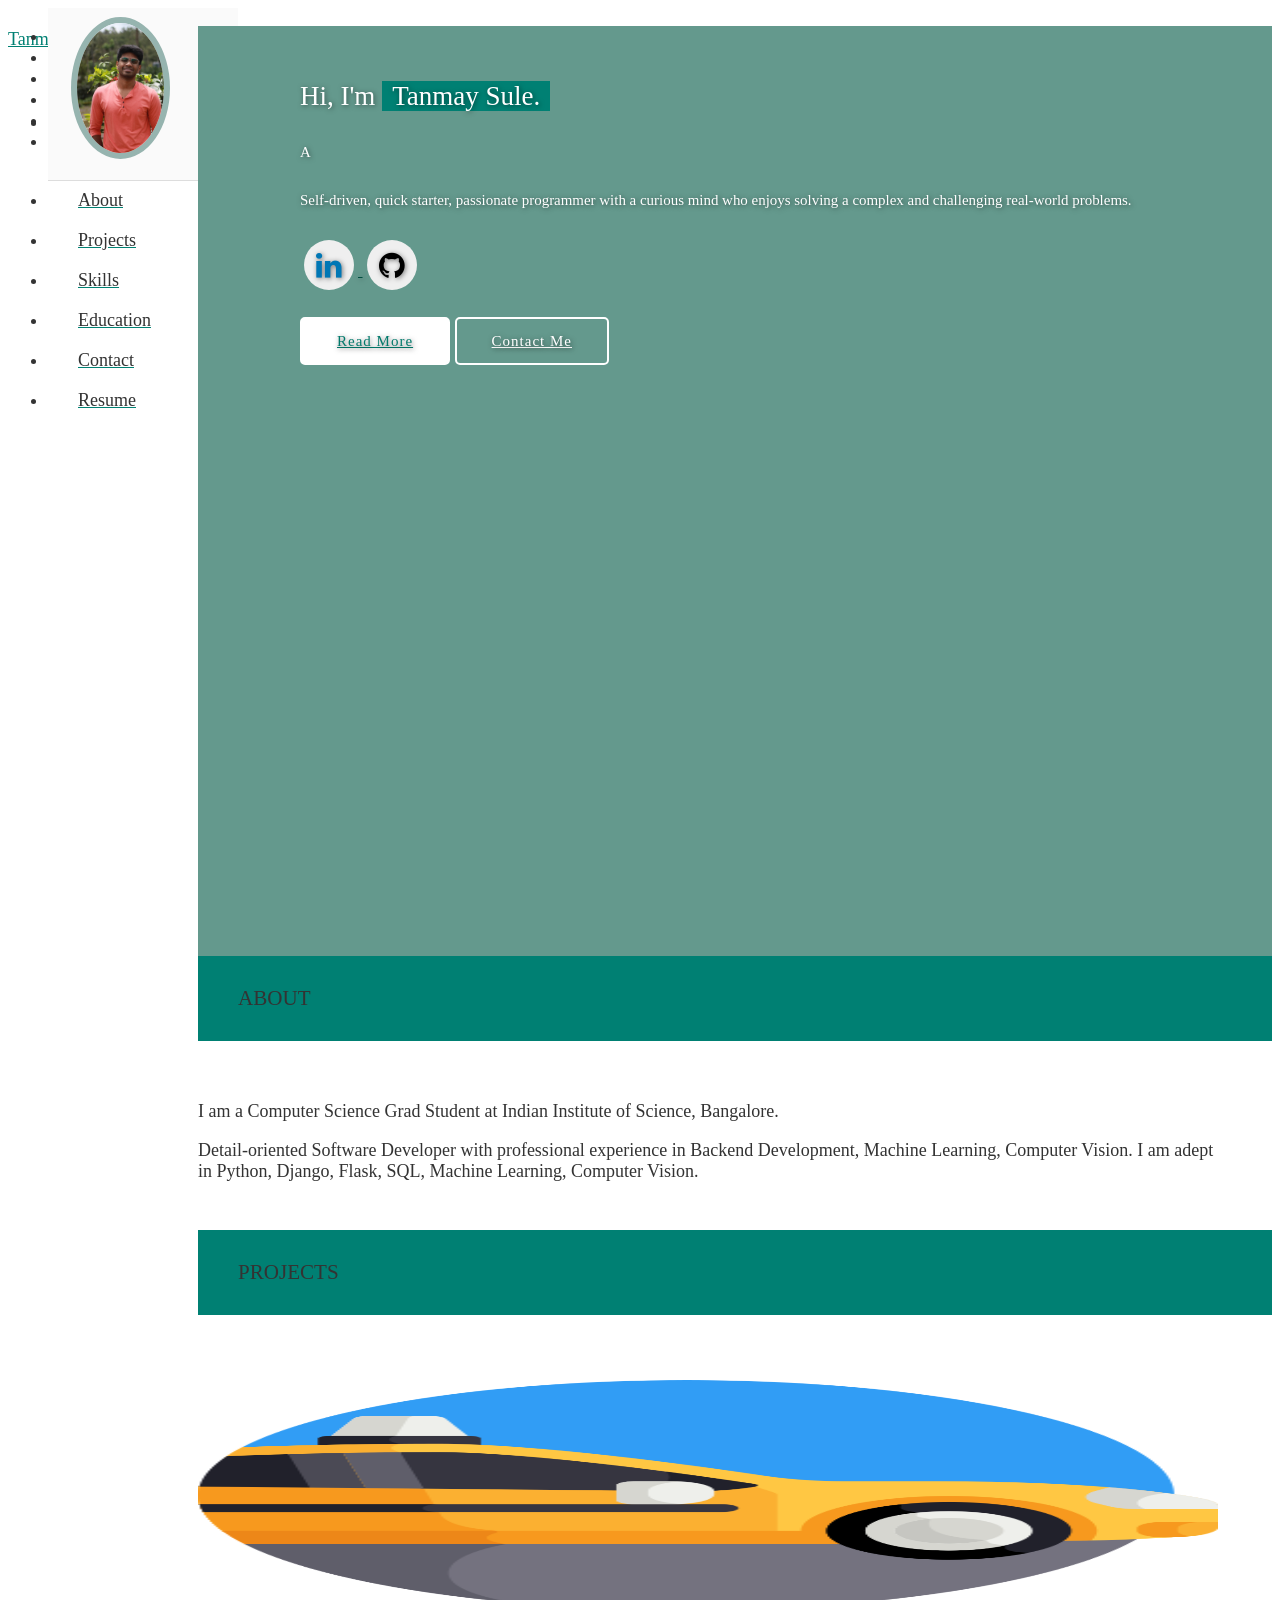
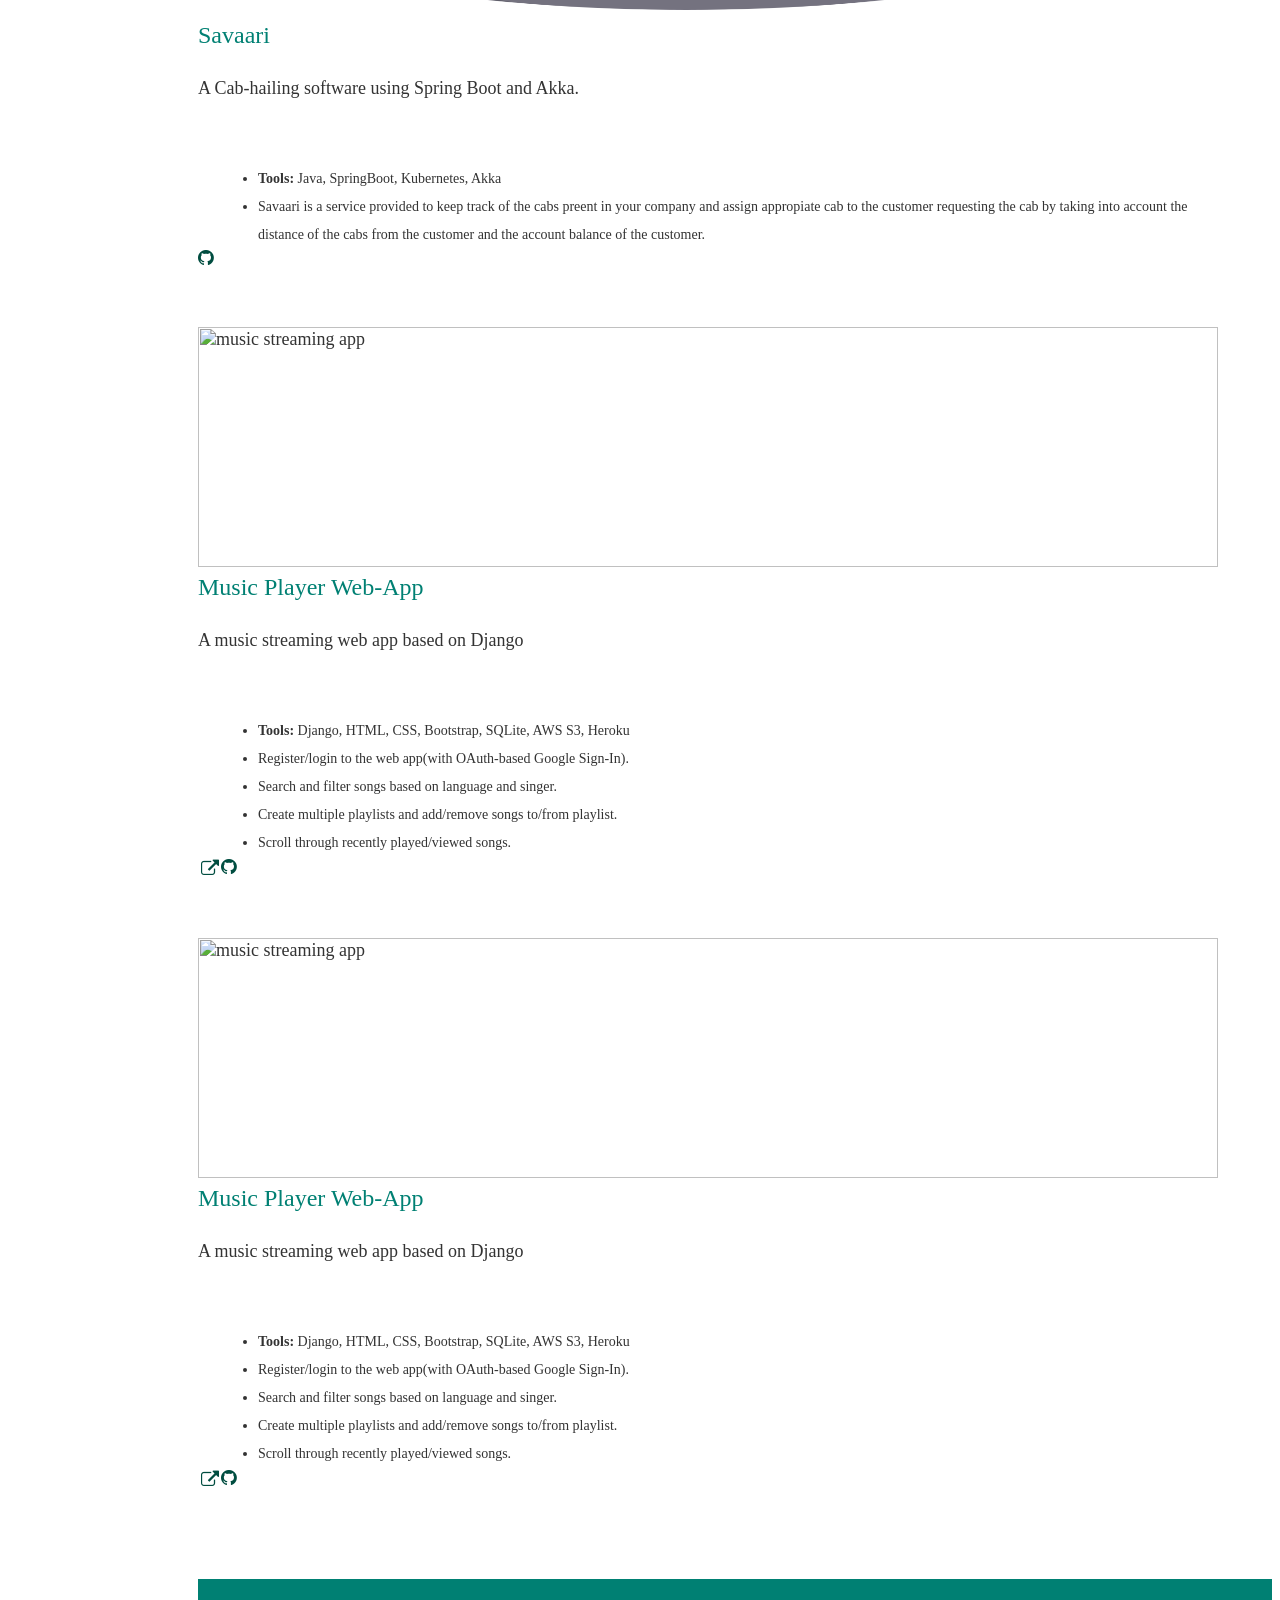
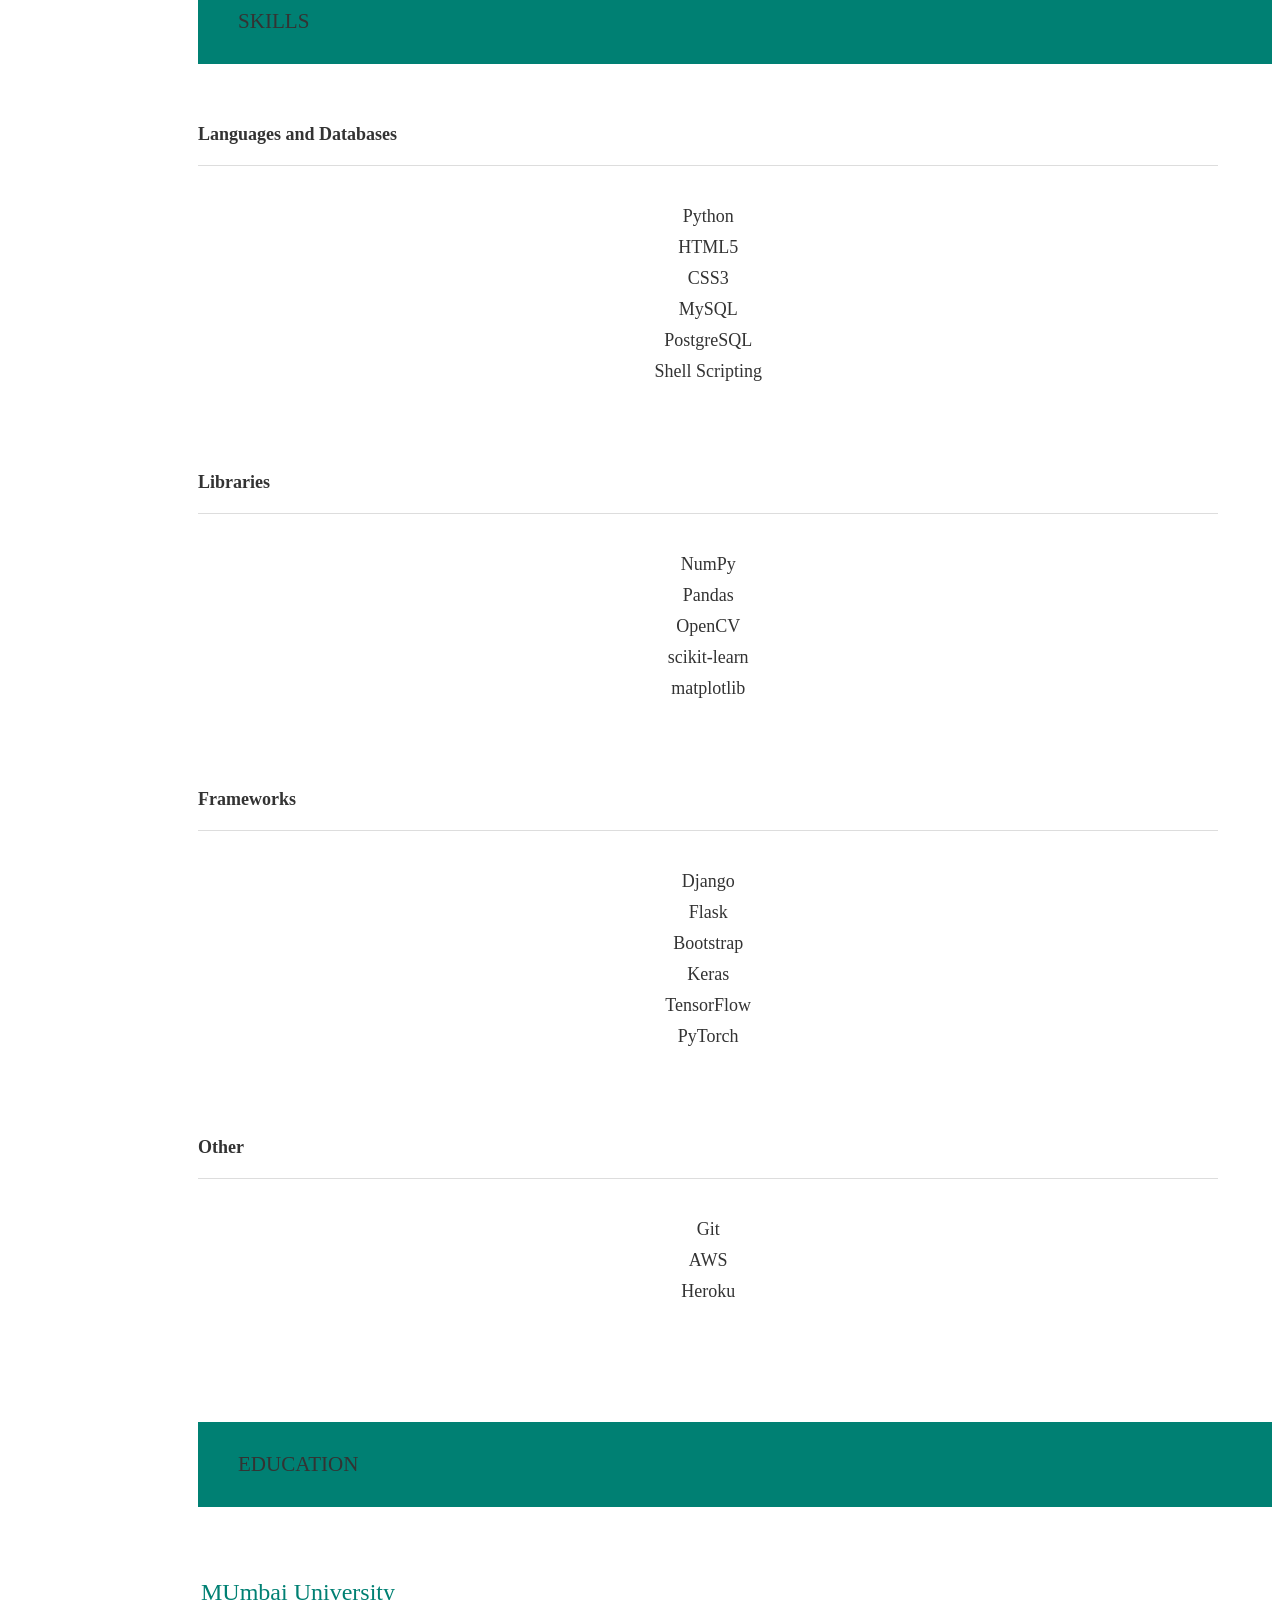
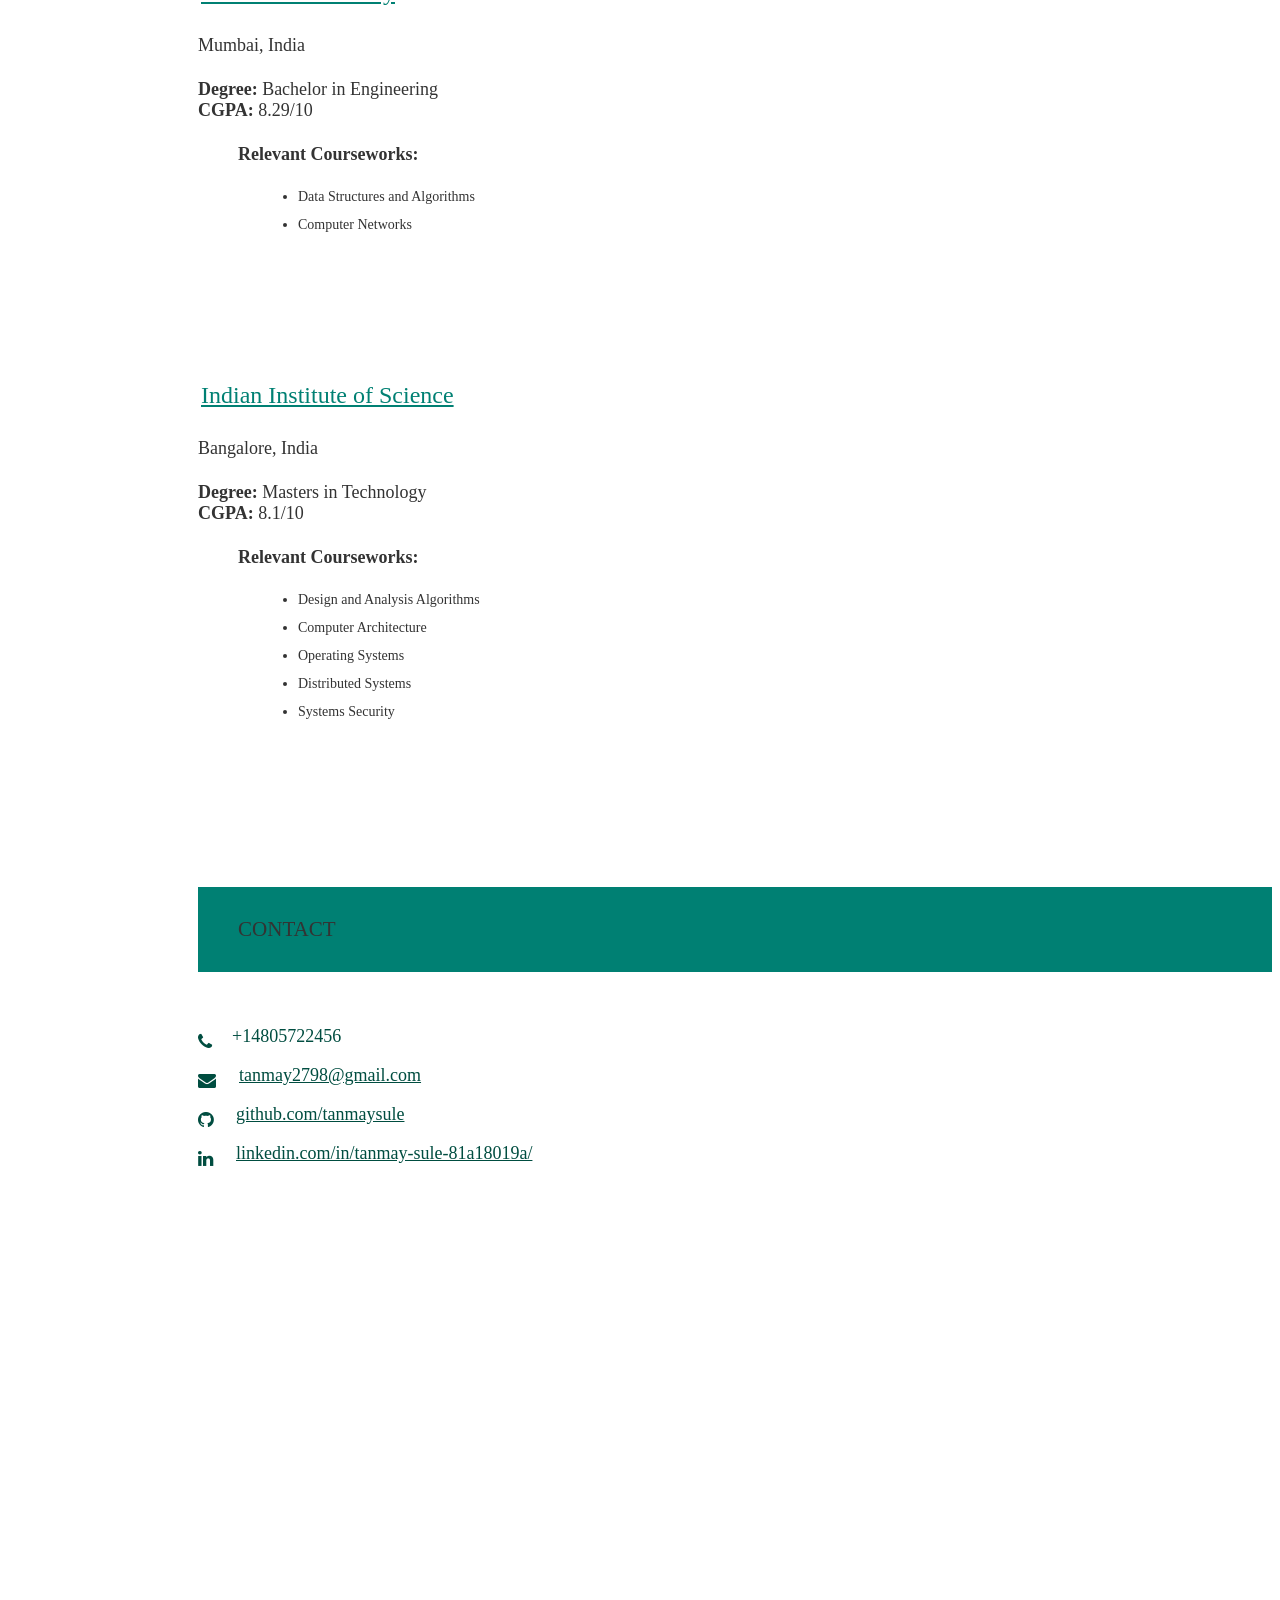
==== index.html @ a571f02b "added first project" ====
<!-- <!DOCTYPE html> -->
<html lang="en">

<head>
  <meta charset="utf-8" />
  <meta name="viewport" content="width=device-width initial-scale=1" />
  <meta http-equiv="X-UA-Compatible" content="IE=edge" />

  <!-- Google Tag Manager -->
  <script>(function(w,d,s,l,i){w[l]=w[l]||[];w[l].push({'gtm.start':
  new Date().getTime(),event:'gtm.js'});var f=d.getElementsByTagName(s)[0],
  j=d.createElement(s),dl=l!='dataLayer'?'&l='+l:'';j.async=true;j.src=
  'https://www.googletagmanager.com/gtm.js?id='+i+dl;f.parentNode.insertBefore(j,f);
  })(window,document,'script','dataLayer','GTM-PGZH8HT');</script>
  <!-- End Google Tag Manager -->

  <!-- Materialize - Compiled and minified CSS-->
  <link rel="stylesheet" href="//cdnjs.cloudflare.com/ajax/libs/materialize/0.95.3/css/materialize.min.css" />
  <!-- Font Awesome Icon - CSS-->
  <link rel="stylesheet" href="//maxcdn.bootstrapcdn.com/font-awesome/4.3.0/css/font-awesome.min.css" />
  <!-- Custom Styles-->
  <link rel="stylesheet" href="/assets/css/style.css" />
  <title>Tanmay Sule | Software Developer</title>

  <!-- Global site tag (gtag.js) - Google Analytics -->
  <script async src="https://www.googletagmanager.com/gtag/js?id=UA-126939217-2"></script>
  <script>
    window.dataLayer = window.dataLayer || [];
    function gtag() { dataLayer.push(arguments); }
    gtag('js', new Date());

    gtag('config', 'UA-126939217-2');
  </script>

  <!-- Open Graph-->
  <meta property="og:locale" content="en_US" />
  <meta property="og:type" content="website" />
  <meta property="og:title" content="Tanmay Sule | Software Developer" />
  <meta property="og:description" content="Software Developer" />
  <meta property="og:url" content="https://https://tanmaysule.github.io//" />
  <meta property="og:site_name" content="Tanmay Sule | Software Developer" />
  <meta property="article:publisher" content="https://https://tanmaysule.github.io//" />
  <meta property="og:image" content="https://https://tanmaysule.github.io//examples/preview.JPG" />
  <!-- Twitter -->
  <!-- <meta name="twitter:card" content="summary" />
  <meta name="twitter:site" content="@varad_bhogayata" />
  <meta name="twitter:title" content="Coder | Technofreak | Explorer | Minimalist | Humane" />
  <meta name="twitter:description" content="Software Developer" />
  <meta name="twitter:url" content="https://twitter.com/varad_bhogayata" />
  <meta name="author" content="Tanmay Sule" />
  <meta name="description" content="Software Developer with a passion for backend development and ." />
  <link rel="apple-touch-icon" sizes="57x57" href="/assets/img/favicon/apple-icon-57x57.png" />
  <link rel="apple-touch-icon" sizes="60x60" href="/assets/img/favicon/apple-icon-60x60.png" />
  <link rel="apple-touch-icon" sizes="72x72" href="/assets/img/favicon/apple-icon-72x72.png" />
  <link rel="apple-touch-icon" sizes="76x76" href="/assets/img/favicon/apple-icon-76x76.png" />
  <link rel="apple-touch-icon" sizes="114x114" href="/assets/img/favicon/apple-icon-114x114.png" />
  <link rel="apple-touch-icon" sizes="120x120" href="/assets/img/favicon/apple-icon-120x120.png" />
  <link rel="apple-touch-icon" sizes="144x144" href="/assets/img/favicon/apple-icon-144x144.png" />
  <link rel="apple-touch-icon" sizes="152x152" href="/assets/img/favicon/apple-icon-152x152.png" />
  <link rel="apple-touch-icon" sizes="180x180" href="/assets/img/favicon/apple-icon-180x180.png" />
  <link rel="icon" type="image/png" sizes="192x192" href="/assets/img/favicon/android-icon-192x192.png" />
  <link rel="icon" type="image/png" sizes="32x32" href="/assets/img/favicon/favicon-32x32.png" />
  <link rel="icon" type="image/png" sizes="96x96" href="/assets/img/favicon/favicon-96x96.png" />
  <link rel="icon" type="image/png" sizes="16x16" href="/assets/img/favicon/favicon-16x16.png" />
  <link rel="manifest" href="/assets/img/favicon/manifest.json" />
  <meta name="msapplication-TileColor" content="#ffffff" />
  <meta name="msapplication-TileImage" content="/assets/img/favicon/ms-icon-144x144.png" />
  <meta name="theme-color" content="#ffffff" />
  <meta name="robots" content="index, follow" /> -->
  <!-- Google Site Verification for indexing -->
  <!-- <meta name="google-site-verification" content="_qxK8tePiU2fhnwlwnJ7pkDFnj1k2EiKq_cYGy1Cb84" /> -->
</head>

<body>
  <!-- Google Tag Manager (noscript) -->
  <!-- <noscript><iframe src="https://www.googletagmanager.com/ns.html?id=GTM-PGZH8HT"
  height="0" width="0" style="display:none;visibility:hidden"></iframe>
  </noscript> -->
  
  <!-- Navigation Menu-->
  <!-- Nav class 1 -->
  <nav class="hide-on-small-only">
    <ul class="side-nav fixed section table-of-contents">

      <li class="logo">
        <a id="logo-container" aria-label="Navigate to the beginning of the page" href="#intro"
          class="brand-logo grey-blue-text">
          <img src="/assets/img/profile.JPG" class="circle img-responsive profile-pic" alt="avatar">
        </a>
      </li>

      <li class="bold">
        <a aria-label="Navigate to the About section" href="#about" class="waves-effect waves-dark teal-text"><i
            class="mdi-social-person small"></i><span>About</span></a>
      </li>

      <li class="bold">
        <!-- mdi-av-web small
             mdi-av-my-library-books small-->
        <a aria-label="Navigate to the Projects section" href="#projects" class="waves-effect waves-dark teal-text"><i
            class="mdi-av-my-library-books small"></i><span>Projects</span></a>
      </li>

      <li class="bold">
        <!--
        ICONS:
        mdi-action-assessment
        mdi-social-poll
        mdi-av-equalizer
        -->
        <a aria-label="Navigate to the Skills section" href="#skills" class="waves-effect waves-dark teal-text"><i
            class="mdi-action-assessment small"></i><span>Skills</span></a>
      </li>
      
      <li class="bold">
        <!--
        ICONS:
        -->
        <a aria-label="Navigate to the Education section" href="#education" class="waves-effect waves-dark teal-text"><i
            class="mdi-social-school small"></i><span>Education</span></a>
      </li>

      <li class="bold">
        <!-- 
        1. mdi-communication-contacts
        2. mdi-content-mail
        3. mdi-communication-email
        -->
        <a aria-label="Navigate to the Contact section" href="#contact" class="waves-effect waves-dark teal-text"><i
            class="mdi-content-mail small"></i><span>Contact</span></a>
      </li>

      <li class="bold">
        <!--
        ICONS:
        1. mdi-action-description
        2. mdi-file-folder
        3. mdi-file-folder-open
        4. mdi-file-attachment
        5. mdi-file-folder-shared
        -->
        <!-- <a aria-label="Open Tanmay's resume in a new tab" href="#resume" target="_blank"
          onclick="window.open('https://drive.google.com/file/d/1fs6vGw0KMEdzff6z8xnmL6F-EoS-r6cL/view?usp=sharing')"
          class="waves-effect waves-dark teal-text"><i class="mdi-file-folder-open small"></i><span>Resume</span></a> -->
        <a aria-label="Open Tanmay's resume in a new tab" href="https://drive.google.com/file/d/1fs6vGw0KMEdzff6z8xnmL6F-EoS-r6cL/view?usp=sharing" target="_blank"
        class="waves-effect waves-dark teal-text"><i class="mdi-file-folder-open small"></i><span>Resume</span></a>  
      </li>
    </ul>
  </nav>

  <!-- Nav class 2 -->
  <nav class="hide-on-large only trigger z-depth-1">
    <a aria-label="Toggle visibility of the mobile navbar" href="#" data-activates="slide-out"
      class="button-collapse"><i class="mdi-navigation-menu"></i></a>
    <div class="name-title">
      <a id="name" aria-label="Navigate to the beginning of the page" href="#" class="teal-text">Tanmay
        Bhogayata</a><span class="black-text">Software Developer</span>
    </div>
  </nav>

  <!-- Nav class 3 -->
  <nav class="hide-on-large only">
    <ul id="slide-out" class="side-nav">
      <li class="bold">
        <a aria-label="Navigate to the About section" href="#about" class="waves-effect waves-dark teal-text"><i
            class="mdi-social-person small"></i><span>About</span></a>
      </li>
      <li class="bold">
        <a aria-label="Navigate to the Projects section" href="#projects" class="waves-effect waves-dark teal-text"><i
            class="mdi-av-my-library-books small"></i><span>Projects</span></a>
      </li>
      <li class="bold">
        <a aria-label="Navigate to the Skills section" href="#skills" class="waves-effect waves-dark teal-text"><i
            class="mdi-action-assessment small"></i><span>Skills</span></a>
      </li>

      <li class="bold">
        <a aria-label="Navigate to the Education section" href="#education" class="waves-effect waves-dark teal-text"><i
            class="mdi-social-school small"></i><span>Education</span></a>
      </li>
      <li class="bold">
        <a aria-label="Navigate to the Contact section" href="#contact" class="waves-effect waves-dark teal-text"><i
            class="mdi-content-mail small"></i><span>Contact</span></a>
      </li>
      <li class="bold">
        <a aria-label="Open Tanmay's Resume in a new tab"
          href="https://drive.google.com/file/d/1fs6vGw0KMEdzff6z8xnmL6F-EoS-r6cL/view?usp=sharing" target="_blank"
          class="waves-effect waves-dark teal-text"><i class="mdi-file-folder-open small"></i><span>Resume</span></a>
      </li>
    </ul>
  </nav>

  <!-- Main Content-->
  <main>
    <!-- First Section: Heading lines and image -->
    <section id="intro" class="section scrollspy full-height">
      <div class="overlay"></div>
      <div class="container">
        <div class="col-md-9">
          <div class="content section-padding valign" style="margin-left: 10%; margin-top: 50px;">
            <div class="caption">
              <h2>Hi, I'm <span class="teal">Tanmay Sule.</span></h2>
              <h5 style="color:#fff">A <span class="typing" style="font-weight: 300; color:#004d40"></span></h5>
              <!-- <h5 style="color:#00796b">A <span class="typing" style="font-weight: 300; color:#fff"></span></h5> -->
              <h5>Self-driven, quick starter, passionate programmer with a curious mind who enjoys solving a complex and challenging real-world problems.</h5>
            </div>
            <div class="social">
              <a href="https://www.linkedin.com/in/tanmay-sule-81a18019a/" target="_blank">
                <button class="icon-btn linkedin">
                  <i class="fa fa-linkedin"></i>
                </button>
              </a>
              <a href="https://github.com/tanmaysule/" target="_blank">
                <button class="icon-btn github">
                  <i class="fa fa-github"></i>
                </button>
              </a>

              <!-- <a href="https://angel.co/u/varad_bhogayata" target="_blank">
                <button class="icon-btn angellist">
                  <i class="fa fa-angellist"></i>
                </button>
              </a> -->

              <!-- <a href="https://www.linkedin.com/in/tanmay-sule-81a18019a/" target="_blank">
                  <span class="fa-stack fa-lg">
                    <i class="fa fa-circle fa-stack-2x"></i>
                    <i class="fa fa-linkedin fa-stack-1x fa-inverse"></i>

                  </span>
              </a> -->
            </div>
            <div class='buttons'>
              <a href="#about" class="readme">Read More</a>
              <a href="#contact" class="contactme">Contact Me</a>
            </div>
          </div>
        </div>
      </div>
    </section>

    <!-- Second Section: About -->
    <section id="about" class="section scrollspy">
      <h3 class="page-title white-text teal">About</h3>
      <div class="container flow-text">
        <!-- <blockquote>
          <h2>
            A Software Developer with a passion for Backend Development and Artificial Intelligence.

          </h2>
        </blockquote> -->
        <p>
          I am a Computer Science Grad Student at Indian Institute of Science, Bangalore. 
        </p>
        <p>
          
          Detail-oriented Software Developer with professional experience in Backend Development, Machine Learning, Computer Vision. I am adept in Python, Django, Flask, SQL, Machine Learning, Computer Vision. 
        </p>
        <!-- <p>
          Looking for an opportunity to work in a challenging position combining my skills in Software Engineering, which provides professional development, interesting experiences and personal growth.
        </p> -->
        <!-- <p>
          Another Paragraph
        </p>  -->
        <!-- <p>
        <strong>Current Focus</strong>:&nbsp;<a aria-label="Navigate to the Inclusive Design Patterns homepage"
          href="https://www.smashingmagazine.com/inclusive-design-patterns/">Accessibility</a>&nbsp;//&nbsp;<a
          aria-label="Navigate to the Full Stack React homepage"
          href="https://www.fullstackreact.com/">React</a>&nbsp;//&nbsp;<a
          aria-label='Navigate to the article "Scalable CSS"'
          href="https://mrmrs.github.io/writing/2016/03/24/scalable-css/">Design Systems</a>
        </p> -->
      </div>
    </section>


    <!-- Third Section: Projects -->
    <section id="projects" class="section scrollspy">
      <h3 class="page-title white-text teal">Projects</h3>
      <div class="container">
        <div class="row">

          <div class="col s12 m6 l6">
            <div class="card medium">
              <div class="card-image waves-effect waves-block waves-light">
                <img alt="music streaming app" src="/assets/img/Savaari.png" style="height: 100%; width: 100%" class="activator" />
              </div>
              <div class="card-content">
                <span class="card-title activator teal-text hoverline">Savaari<i
                    class="mdi-navigation-more-vert right"></i></span>
                <p>
                  A Cab-hailing software using Spring Boot and Akka.
                </p>
              </div>
              <div class="card-reveal">
                <!-- TODO: change this -- only close button -->
                <!-- <span class="card-title brown-text">Accomplishments<i class="mdi-navigation-close right"></i></span> -->
                <span class="card-title grey-text"><small>Accomplishments</small><i
                    class="mdi-navigation-close right"></i></span>
                <ul>
                  <li><b>Tools:</b> Java, SpringBoot, Kubernetes, Akka</li>
                  <li>Savaari is a service provided to keep track of the cabs preent in your company and 
                    assign appropiate cab to the customer requesting the cab by taking into account the distance of the 
                    cabs from the customer and the account balance of the customer.</li>


                </ul>
                <div class="card-action">
                  <a aria-label="Visit the GitHub repo for  project" href="https://github.com/tanmaysule/Savaari"
                    target="_blank" data-position="top" data-tooltip="View Source"
                    class="btn-floating btn-large waves-effect waves-light blue-grey tooltipped"><i
                      class="fa fa-github"></i></a>
                </div>
              </div>
            </div>
          </div>

          <div class="col s12 m6 l6">
            <div class="card medium">
              <div class="card-image waves-effect waves-block waves-light">
                <img alt="music streaming app" src="/assets/img/project-music-player.png" style="height: 100%; width: 100%" class="activator" />
              </div>
              <div class="card-content">
                <span class="card-title activator teal-text hoverline">Music Player Web-App<i
                    class="mdi-navigation-more-vert right"></i></span>
                <p>
                  A music streaming web app based on Django
                </p>
              </div>
              <div class="card-reveal">
                <!-- TODO: change this -- only close button -->
                <!-- <span class="card-title brown-text">Accomplishments<i class="mdi-navigation-close right"></i></span> -->
                <span class="card-title grey-text"><small>Accomplishments</small><i
                    class="mdi-navigation-close right"></i></span>
                <ul>
                  <li><b>Tools:</b> Django, HTML, CSS, Bootstrap, SQLite, AWS S3, Heroku</li>
                  <li>Register/login to the web app(with OAuth-based Google Sign-In).</li>
                  <li>Search and filter songs based on language and singer.</li>
                  <li>Create multiple playlists and add/remove songs to/from playlist.</li>
                  <li>Scroll through recently played/viewed songs.</li>


                </ul>
                <div class="card-action">
                  <a aria-label="Visit " href="https://galvanic-music.herokuapp.com/" target="_blank" data-position="top"
                    data-tooltip="View Online"
                    class="btn-floating btn-large waves-effect waves-light blue-grey tooltipped"><i
                      class="fa fa-external-link"></i></a>
                  <a aria-label="Visit the GitHub repo for  project" href="https://github.com/tanmaysule/music-player"
                    target="_blank" data-position="top" data-tooltip="View Source"
                    class="btn-floating btn-large waves-effect waves-light blue-grey tooltipped"><i
                      class="fa fa-github"></i></a>
                </div>
              </div>
            </div>
          </div>

          <div class="col s12 m6 l6">
            <div class="card medium">
              <div class="card-image waves-effect waves-block waves-light">
                <img alt="music streaming app" src="/assets/img/project-music-player.png" style="height: 100%; width: 100%" class="activator" />
              </div>
              <div class="card-content">
                <span class="card-title activator teal-text hoverline">Music Player Web-App<i
                    class="mdi-navigation-more-vert right"></i></span>
                <p>
                  A music streaming web app based on Django
                </p>
              </div>
              <div class="card-reveal">
                <!-- TODO: change this -- only close button -->
                <!-- <span class="card-title brown-text">Accomplishments<i class="mdi-navigation-close right"></i></span> -->
                <span class="card-title grey-text"><small>Accomplishments</small><i
                    class="mdi-navigation-close right"></i></span>
                <ul>
                  <li><b>Tools:</b> Django, HTML, CSS, Bootstrap, SQLite, AWS S3, Heroku</li>
                  <li>Register/login to the web app(with OAuth-based Google Sign-In).</li>
                  <li>Search and filter songs based on language and singer.</li>
                  <li>Create multiple playlists and add/remove songs to/from playlist.</li>
                  <li>Scroll through recently played/viewed songs.</li>


                </ul>
                <div class="card-action">
                  <a aria-label="Visit " href="https://galvanic-music.herokuapp.com/" target="_blank" data-position="top"
                    data-tooltip="View Online"
                    class="btn-floating btn-large waves-effect waves-light blue-grey tooltipped"><i
                      class="fa fa-external-link"></i></a>
                  <a aria-label="Visit the GitHub repo for  project" href="https://github.com/tanmaysule/music-player"
                    target="_blank" data-position="top" data-tooltip="View Source"
                    class="btn-floating btn-large waves-effect waves-light blue-grey tooltipped"><i
                      class="fa fa-github"></i></a>
                </div>
              </div>
            </div>
          </div>

          

          <!-- ************* -->
        </div>
      </div>
    </section>

    <!-- Fourth Section: Skills -->
    <section id="skills" class="section scrollspy">
      <h3 class="page-title white-text teal">Skills</h3>
      <div class="container">
        <!-- Languages and Databases -->
        <div class="card">
          <div class="card-content">
            <h4 class="brown-text light">Languages and Databases</h4>
            <div class="row text-center">
              <div class="col s4 m2">
                <img alt="" src="/assets/img/python-logo-1-300x300.jpg" class="responsive-img" />Python
              </div>
              <div class="col s4 m2">
                <img alt="" src="/assets/img/html5-300x300.jpg" class="responsive-img" />HTML5
              </div>
              <div class="col s4 m2">
                <img alt="" src="/assets/img/css3-300x300.jpg" class="responsive-img" />CSS3
              </div>
              <div class="col s4 m2">
                <img alt="" src="/assets/img/mysql-logo-1-300x300.jpg" class="responsive-img" />MySQL
              </div>
              <div class="col s4 m2">
                <img alt="" src="/assets/img/postgresql-logo.png" class="responsive-img" />PostgreSQL
              </div>
              <div class="col s4 m2">
                <img alt="" src="/assets/img/shell-logo-1-300x300.jpg" class="responsive-img" />Shell Scripting
              </div>
            </div>
          </div>
        </div>

        <div class="card">
          <div class="card-content">
            <h4 class="brown-text light">Libraries</h4>
            <div class="row text-center">
              <div class="col s4 m2">
                <img alt="" src="/assets/img/numpy-logo-1-500x500.jpg" class="responsive-img" />NumPy
              </div>
              <div class="col s4 m2">
                <img alt="" src="/assets/img/pandas-logo-2-500x500.jpg" class="responsive-img" />Pandas
              </div>
              <div class="col s4 m2">
                <img alt="" src="/assets/img/opencv-logo-1-500x500.jpg" class="responsive-img" />OpenCV
              </div>
              <div class="col s4 m2">
                <img alt="" src="/assets/img/sk-learn-logo-1-500x500.jpg" class="responsive-img" />scikit-learn
              </div>
              <div class="col s4 m2">
                <img alt="" src="/assets/img/matplotlib-logo-1-500x500.jpg" class="responsive-img" />matplotlib
              </div>
            </div>
          </div>
        </div>

        <!-- Frameworks -->
        <div class="card">
          <div class="card-content">
            <h4 class="brown-text light">Frameworks</h4>
            <div class="row text-center">
              <div class="col s4 m2">
                <img alt="" src="/assets/img/django-logo.webp" class="responsive-img" />Django
              </div>
              <div class="col s4 m2">
                <img alt="" src="/assets/img/flask-logo.png" class="responsive-img" />Flask
              </div>
              <div class="col s4 m2">
                <img alt="" src="/assets/img/bootstrap.png" class="responsive-img" />Bootstrap
              </div>
              <div class="col s4 m2">
                <img alt="" src="/assets/img/keras-logo.png" class="responsive-img" />Keras
              </div>
              <div class="col s4 m2">
                <img alt="" src="/assets/img/tensorflow-logo-1.png" class="responsive-img" />TensorFlow
              </div>
              <div class="col s4 m2">
                <img alt="" src="/assets/img/pytorch-logo.png" class="responsive-img" />PyTorch
              </div>
            </div>
          </div>
        </div>

        <!-- Other -->
        <div class="card">
          <div class="card-content">
            <h4 class="brown-text light">Other</h4>
            <div class="row text-center">


              <div class="col s4 m2">
                <img alt="" src="/assets/img/git.png" class="responsive-img" />Git
              </div>
              <div class="col s4 m2">
                <img alt="" src="/assets/img/aws.png" class="responsive-img" />AWS
              </div>
              <div class="col s4 m2">
                <img alt="" src="/assets/img/heroku.png" class="responsive-img" />Heroku
              </div>
            </div>
          </div>
        </div>

        <!-- certifications -->
        <!-- <div class="card">
          <div class="card-content">
            <h4 class="brown-text light">Certificates</h4>
            <div class="row text-left">
              <div class="container">
                <div class="row">
                  <div class="col s12 m6 l6">
                    <div class="card">
                      <div class="card-image">
                        <img src="/assets/img/mooc-machine-learning-coursera-800x500.jpg">
                      </div>
                      <div class="card-content">
                        <span class="card-title teal-text">Machine Learning (Stanford)</span>
                      </div>
                    </div>
                  </div>

                  <div class="col s12 m6 l6">
                    <div class="card">
                      <div class="card-image">
                        <img src="/assets/img/mooc-algorithms-stanford-2-800x500.jpg">
                      </div>
                      <div class="card-content">
                        <span class="card-title teal-text">Algorithms (Stanford)</span>
                      </div>
                    </div>
                  </div>
                </div>
              </div>
            </div>
          </div>
        </div> -->

      </div>
    </section>

    <!-- Fifth Section: Education -->
    <section id="education" class="section scrollspy">
      <h3 class="page-title white-text teal">Education</h3>
      <div class="container">
        <div class="row">
          <!-- Education -->
          <div class="col s12 m6">
            <div class="card">
              <div class="card-content">
                <p>
                  <span class="card-title"><a href="https://www.asu.edu/" target="_blank" class="teal-text hoverline">MUmbai University</a></span>
                </p>
                <p class="brown-text">Mumbai, India</p>
                <p>
                  <b>Degree: </b>Bachelor in Engineering     
                  <br>
                  <b>CGPA: </b>8.29/10
                </p>

                <ul>
                  <p>
                    <b>Relevant Courseworks:</b>
                  <ul>
                    <li>Data Structures and Algorithms</li>
                    <li>Computer Networks</li>
                  </ul>
                  </p>

                </ul>
              </div>
            </div>

            <div class="card">
              <div class="card-content">
                <p>
                  <span class="card-title"><a href="https://https://iisc.ac.in//" target="_blank" class="teal-text hoverline">Indian Institute of Science</a></span>
                </p>
                <p class="brown-text">Bangalore, India</p>
                <p>
                  <b>Degree: </b>Masters in Technology
                  <br>
                  <b>CGPA: </b>8.1/10
                </p>

                <ul>
                  <p>
                    <b>Relevant Courseworks:</b>
                  <ul>
                    <li>Design and Analysis Algorithms</li>
                    <li>Computer Architecture</li>
                    <li>Operating Systems</li>
                    <li>Distributed Systems</li>
                    <li>Systems Security</li>
                  </ul>
                  </p>

                </ul>
              </div>
            </div>
          </div>
        </div>
      </div>
    </section>

    <!-- Sixth Section: Contact -->
    <section id="contact" class="section scrollspy full-height">
      <h3 class="page-title white-text teal">Contact</h3>
      <div class="container">
        <p>
          <a aria-label="Call Tanmay" data-position="top" data-tooltip="Call Tanmay"
            class="btn-floating btn-large waves-effect waves-light blue-grey tooltipped"><i class="fa fa-phone"></i><a
              aria-label="Call Tanmay">+14805722456</a></a>
        </p>
        <p>
          <a aria-label="Email Tanmay" href="mailto:tanmay2798@gmail.com" target="_blank" data-position="top"
            data-tooltip="Email Tanmay" class="btn-floating btn-large waves-effect waves-light blue-grey tooltipped"><i
              class="fa fa-envelope"></i><a aria-label="Email Tanmay" href="mailto:tanmay2798@gmail.com"
              class="hoverline">tanmay2798@gmail.com</a></a>
        </p>
        <p>
          <a aria-label="View Tanmay on GitHub" href="http://github.com/tanmaysule" target="_blank"
            data-position="top" data-tooltip="View Tanmay on GitHub"
            class="btn-floating btn-large waves-effect waves-light blue-grey tooltipped"><i class="fa fa-github"></i><a
              aria-label="Tanmay on Github" href="http://github.com/tanmaysule" class="hoverline"
              target="_blank">github.com/tanmaysule</a></a>
        </p>
        <p>
          <a aria-label="View Tanmay on LinkedIn" href="https://www.linkedin.com/in/tanmay-sule-81a18019a/" target="_blank"
            data-position="top" data-tooltip="View Tanmay on LinkedIn"
            class="btn-floating btn-large waves-effect waves-light blue-grey tooltipped"><i
              class="fa fa-linkedin"></i><a aria-label="Tanmay on LinkedIn" href="https://www.linkedin.com/in/tanmay-sule-81a18019a/"
              class="hoverline" target="_blank">linkedin.com/in/tanmay-sule-81a18019a/</a></a>
        </p>
      </div>
    </section>
  </main>

  <!-- typed.js -->
  <script src="assets/vendor/typed.js/typed.min.js"></script>
  <script type="text/javascript">
    var typed = new Typed('.typing',{
      strings: ["System enthusiast", "Developer", "Fast Learner"],
      loop: true,
      typeSpeed: 80,
      backSpeed: 40
    });
  </script>


  <!-- jQuery-->
  <script src="https://ajax.googleapis.com/ajax/libs/jquery/1.11.2/jquery.min.js"></script>

  <!-- Materialize - Compiled and minified JavaScript-->
  <script src="https://cdnjs.cloudflare.com/ajax/libs/materialize/0.95.3/js/materialize.min.js"></script>
  <script>
    // Materialize - Initializers
    $(document).ready(function () {
      $(".scrollspy").scrollSpy()
      // Initialize collapse button
      $(".button-collapse").sideNav({
        menuWidth: 190, // Default is 240
        edge: "left", // Choose the horizontal origin
        closeOnClick: true // Closes side-nav on <a> clicks, useful for Angular/Meteor
      })
    })
  </script>
</body>

</html>
---- assets/css/style.css ----
.profile-pic {
  position: relative;
  max-width:130px;
  max-height:130px;
  width: auto;
  height: auto;
  overflow: hidden;
  /* display: inline-block; */
  
  
  /* background-size: cover;  */
  margin: -31px; 
  margin-left:-7px;
  border: 6px solid rgba(0, 77, 64, 0.4); 
  border-radius: 50% !important;
}

.profile-pic img {
  width: 100%;
  height: auto;
}

.tracker {
  /* visibility: hidden; */
  position: fixed;
  /* margin-inline-end: auto;  */
  bottom: 0; 
  right: 0;
}

@import url(https://fonts.googleapis.com/css?family=Poiret+One);
.social {
  margin: 0 auto;
  width: auto;
  text-align: inherit;
  /* padding: 10px; */
}

.icon-btn {
  margin-left: auto;
  width: 50px;
  height: 50px;
  border: 0;
  color: #FFFFFF;
  cursor: pointer;
  font-size: 30px;
  line-height: 70px;
  border-radius: 45px;
  display: inline-block;
  margin: 4px;
}

.github {
  color: black;
}

.linkedin {
  color: #0077b5;
}

.angellist {
  color: grey;
}

.icon-btn:hover {
  transform: scale(1.10);
  color: #FFFFFF;
}

.linkedin:hover {
  background-color: #0077b5;
}

.angellist:hover {
  background-color: grey;
}

.github:hover {
  background-color: black;
}

/* Buttons - Read Me, Contact Us */

.readme {
  position: relative;
  padding: 11px 35px;
  background: #fff;
  color: #00796b;
  border: 2px solid #fff;
  font-weight: 600;
  font-size: 15px;
  letter-spacing: 1px;
  display: inline-block;
  border-radius: 5px;
  -webkit-border-radius: 5px;
}

/* .readme:hover{
  color: white;
  background-color: #00796b;
} */

.contactme {
  position: relative;
  padding: 11px 35px;
  background: none;
  color: #fff;
  border: 2px solid #fff;
  font-weight: 600;
  font-size: 15px;
  letter-spacing: 1px;
  display: inline-block;
  margin-top: 1.5em;
  border-radius: 5px;
  -webkit-border-radius: 5px;
}

.contactme:hover{
  color: #00796b;
  background-color: white;
}
/* main body */

/* body-color */

body {
  color: #333;
  font-size: 18px;
}

/* body {
  color: black;
  font-size: 18px;
} */

/* main a -- links */

/* a {
  color: #009688;
} */

a {
  color: #004d40;
}

/* main blockqoute */

/* blockquote {
  border-left: 5px solid #795548;
  color: #795548;
  font-size: 125%;
  font-weight: 400;
  margin: 20px 0;
  padding-left: 1.5rem;
} */

blockquote {
  border-left: 5px solid #795548;
  color: #795548;
  font-size: 125%;
  font-weight: 400;
  margin: 20px 0;
  padding-left: 1.5rem;
}

blockquote * {
  font-size: inherit;
  line-height: inherit;
}

.text-center {
  text-align: center;
}

/* main nav */

nav {
  background: white;
  box-shadow: none;
  height: 0;
}

/* nav {
  background: rgb(149, 126, 212);
  box-shadow: none;
  height: 0;
} */

nav i {
  padding: 0 15px;
  position: relative;
  top: 5px;
}

/* main */

/* main {
  background: url(../../assets/img/bg.png) repeat;
  padding-left: 190px;
} */

main {
  background: url(../../assets/img/bg.png) repeat;
  padding-left: 190px;
}

dl {
  margin-top: 0.5rem;
}

dd {
  display: inline-block;
  font-weight: 500;
  margin-left: 0;
}

dt {
  display: inline-block;
  margin-left: 0.5rem;
}

ul.side-nav {
  width: 190px;
}

ul.side-nav li {
  padding: 0;
}

/* ul.side-nav.fixed a {
  box-sizing: content-box;
  color: rgb(48, 122, 207);
  display: block;
  line-height: 100%;
  padding: 10px 0 12px;
} */

ul.side-nav.fixed a {
  box-sizing: content-box;
  color: rgb(16, 202, 56);
  display: block;
  line-height: 100%;
  padding: 10px 0 12px;
}

ul.table-of-contents li.logo a.active, ul.table-of-contents li.logo a:hover {
  border: none;
  font-weight: 200;
}

/* ul.side-nav.fixed li.logo {
  background-color: #fafafa;
  border-bottom: 1px solid #ddd;
  box-sizing: content-box;
  min-height: 90px;
  padding: 30px 30px 40px;
} */

ul.side-nav.fixed li.logo {
  background-color: #fafafa;
  border-bottom: 1px solid #ddd;
  box-sizing: content-box;
  min-height: 90px;
  padding: 30px 30px 40px;
}

ul.side-nav.fixed li.logo a {
  font-weight: 200;
  line-height: 100%;
}

ul.table-of-contents li:not(.logo) a.active, ul.table-of-contents li:not(.logo) a:hover {
  background-color: #fafafa;
  border-left: 3px solid;
}

ul.side-nav.fixed.table-of-contents li:not(.logo) a span, ul#slide-out li:not(.logo) a span {
  color: #333 !important;
}

li.logo span {
  display: block;
  font-size: 14px;
}

.brand-logo h1 {
  font-size: inherit;
  line-height: inherit;
  margin: inherit;
  font-weight: inherit;
}

.container {
  width: 95%;
}

h3 {
  font-weight: 200;
  margin-bottom: 60px;
  margin-top: 0;
  padding: 30px 40px;
  text-transform: uppercase;
}

.section {
  padding-bottom: 30px;
  padding-top: 0;
  position: relative;
}

.full-height {
  height: 100vh;
}

/* Original */

/* #intro.section {
  background: url(../../assets/img/white-ai-wallpaper.jpg) no-repeat top center/cover;
  position: relative;
} */

#intro.section {
  background: #a7ffeb repeat;
  position: relative;
}

#intro.section .container {
  color: white;
  font-weight: 200;
  left: 0;
  position: absolute;
  top: 0;
}

/* #intro.section .container *:not(span) {
  font-weight: 300;
  line-height: 150%;
  padding: 0 30px;
  text-shadow: 1px 1px 5px rgba(0, 0, 0, 0.5);
} */

#intro.section .container *:not(span) {
  font-weight: 300;
  /* font-weight: 400; */
  line-height: 150%;
  /* padding: 0 0px; */
  text-shadow: 1px 1px 5px rgba(0, 0, 0, 0.5);
}

#intro.section .underline {
  border-bottom: 5px solid #24305e;
}

#intro.section .teal {
  padding: 0 10px;
}

.overlay {
  background-color: rgba(0, 0, 0, 0.4);
  height: 100%;
  left: 0;
  position: absolute;
  top: 0;
  width: 100%;
}

.waves-effect.waves-blue .waves-ripple {
  /* The alpha value allows the text and background color
   of the button to still show through. */
  background-color: rgba(33, 150, 243, 0.2);
}

.card {
  margin-bottom: 60px;
}

.card .role {
  font-size: 1.25rem;
  position: absolute;
  right: 38px;
  top: 35px;
}

.card li a {
  margin-right: 0;
  color: #333;
  border-bottom: 2px solid #ffab40;
}

.card li a:hover {
  color: #333;
  font-weight: 500;
}

.card .card-content {
  padding-bottom: 30px;
}

.card .card-content p {
  padding: 5px 0 0;
}

.card h5 {
  font-size: 1.5rem;
  margin-bottom: -0.5rem;
  margin-top: 2rem;
}

.card h6 {
  font-weight: 300;
  letter-spacing: 1px;
  margin-top: 2rem;
  text-transform: uppercase;
}

#experience .card-action {
  background-color: rgba(0, 0, 0, 0.02);
  border: none;
}

#experience .card .col.s12.m2 a {
  display: block;
}

#experience .card .col.s12.m2 a img {
  max-height: 60px;
}

.card-action span {
  font-size: 85%;
  color: #666;
}

.card ul {
  margin-bottom: 0;
}

.card ul li {
  line-height: 200%;
  list-style-type: disc;
  margin-left: 24px;
}

.card ul li li {
  color: #666;
  font-size: 13px;
}

.card .card-title {
  font-size: 24px;
}

.card .card-content .card-title {
  line-height: 2.5rem;
}

.card i.right {
  margin-left: 10px;
}

a.hoverline {
  border-bottom: 3px solid transparent !important;
  padding: 3px 3px 0 3px;
  transition: 0.25s all;
  -moz-transition: 0.25s all;
  -webkit-transition: 0.25s all;
}

/* main a.hoverline */

/* a.hoverline:hover {
  border-bottom: 3px solid #24305e !important;
} */

a.hoverline:hover {
  border-bottom: 3px solid #004d40 !important;
}

#skills .card.large {
  height: 360px;
}

#skills h4 {
  border-bottom: 1px solid #ddd;
  margin-bottom: 30px;
  padding-bottom: 20px;
}

#skills .col img.responsive-img {
  margin: 0 auto;
  max-height: 100px;
  padding-bottom: 10px;
  text-align: center;
  vertical-align: middle;
  display: table-cell;
}

.card.large .card-content p {
  color: inherit;
  margin: 0;
  padding: 30px 0;
}

#experience .card-content .row {
  border-bottom: 1px solid #ddd;
  padding-bottom: 10px;
}

.card.large .card-image {
  height: 230px;
}

.card.large .card-content {
  height: auto;
}

.card.medium .card-image {
  height: 240px;
}

.card-action a.btn-floating {
  margin-bottom: 0;
}

#contact a:not(.btn-floating) {
  bottom: 6px;
  left: 20px;
  position: relative;
}

#experience .col.s12.m2 {
  text-align: center;
}

.fa-external-link:before {
  left: 3px;
  position: relative;
  top: 2px;
}

small {
  display: none;
}

.grey-text {
  color: #666 !important;
}

/* main .teal-text */

.teal-text {
  color: #008073 !important;
}

/* .teal-text {
  color: #0b5e86 !important;
} */

/* .teal */

.teal {
  background-color: #008073 !important;
}

/* .teal {
  background-color: #00695c !important;
} */

@media (min-width: 1200px) {
  #experience .container {
    width: 860px;
  }
}

@media (max-width: 1360px) {
  .card ul li {
    font-size: 14px;
    line-height: 200%;
    margin-left: 20px;
  }
}

@media (max-width: 1160px) {
  .card ul li {
    line-height: 150%;
  }
}

@media (max-width: 992px) {
  main {
    padding-left: 0px;
    padding-top: 64px;
  }
  ul.side-nav a {
    line-height: 100%;
    padding: 0;
    width: 100%;
  }
  nav {
    background: #fff;
    height: 64px;
    position: absolute;
  }
  nav a.button-collapse, nav a.button-collapse i {
    color: #009688;
    height: 56px;
    line-height: 56px;
  }
  h3 {
    padding: 20px 30px;
    margin-bottom: 40px;
  }
  .container {
    margin: 0 auto;
  }
  nav.hide-on-large.only.trigger {
    display: block;
    position: fixed;
    top: 0;
    z-index: 2;
  }
  .name-title {
    display: block;
    height: 100%;
    padding-top: 15px;
    text-align: center;
    width: 100%;
    position: absolute;
  }
  .name-title>span, .name-title>a {
    position: relative;
    line-height: 20px;
  }
  .name-title a {
    font-size: 22px;
    display: block;
  }
  .name-title span {
    display: block;
    font-size: 14px;
  }
  h3, .container {
    position: relative;
    top: 64px;
  }
  section#intro {
    margin-bottom: -64px;
  }
  .card .role {
    position: relative;
    right: initial;
    top: initial;
  }
}

@media (max-width: 600px) {
  h2 {
    font-size: 22px;
    line-height: 200%;
    margin: 30px 0 0;
  }
  #intro.section .container *:not(span) {
    padding: 0;
  }
  .card .card-content .card-title {
    font-size: 20px;
    line-height: 24px;
  }
  #experience span.card-title {
    text-align: center;
    display: block;
  }
  #experience span.card-title a {
    margin: 0;
  }
  i.mdi-navigation-close.right {
    position: relative;
    bottom: 15px;
  }
  #contact a:not(.btn-floating) {
    text-align: center;
    display: block;
    left: initial;
    bottom: initial;
  }
  #contact a.btn-floating.btn-large {
    display: block;
    text-align: center;
    margin: 0 auto;
  }
  #intro.section {
    background-position-x: 30%;
  }
}
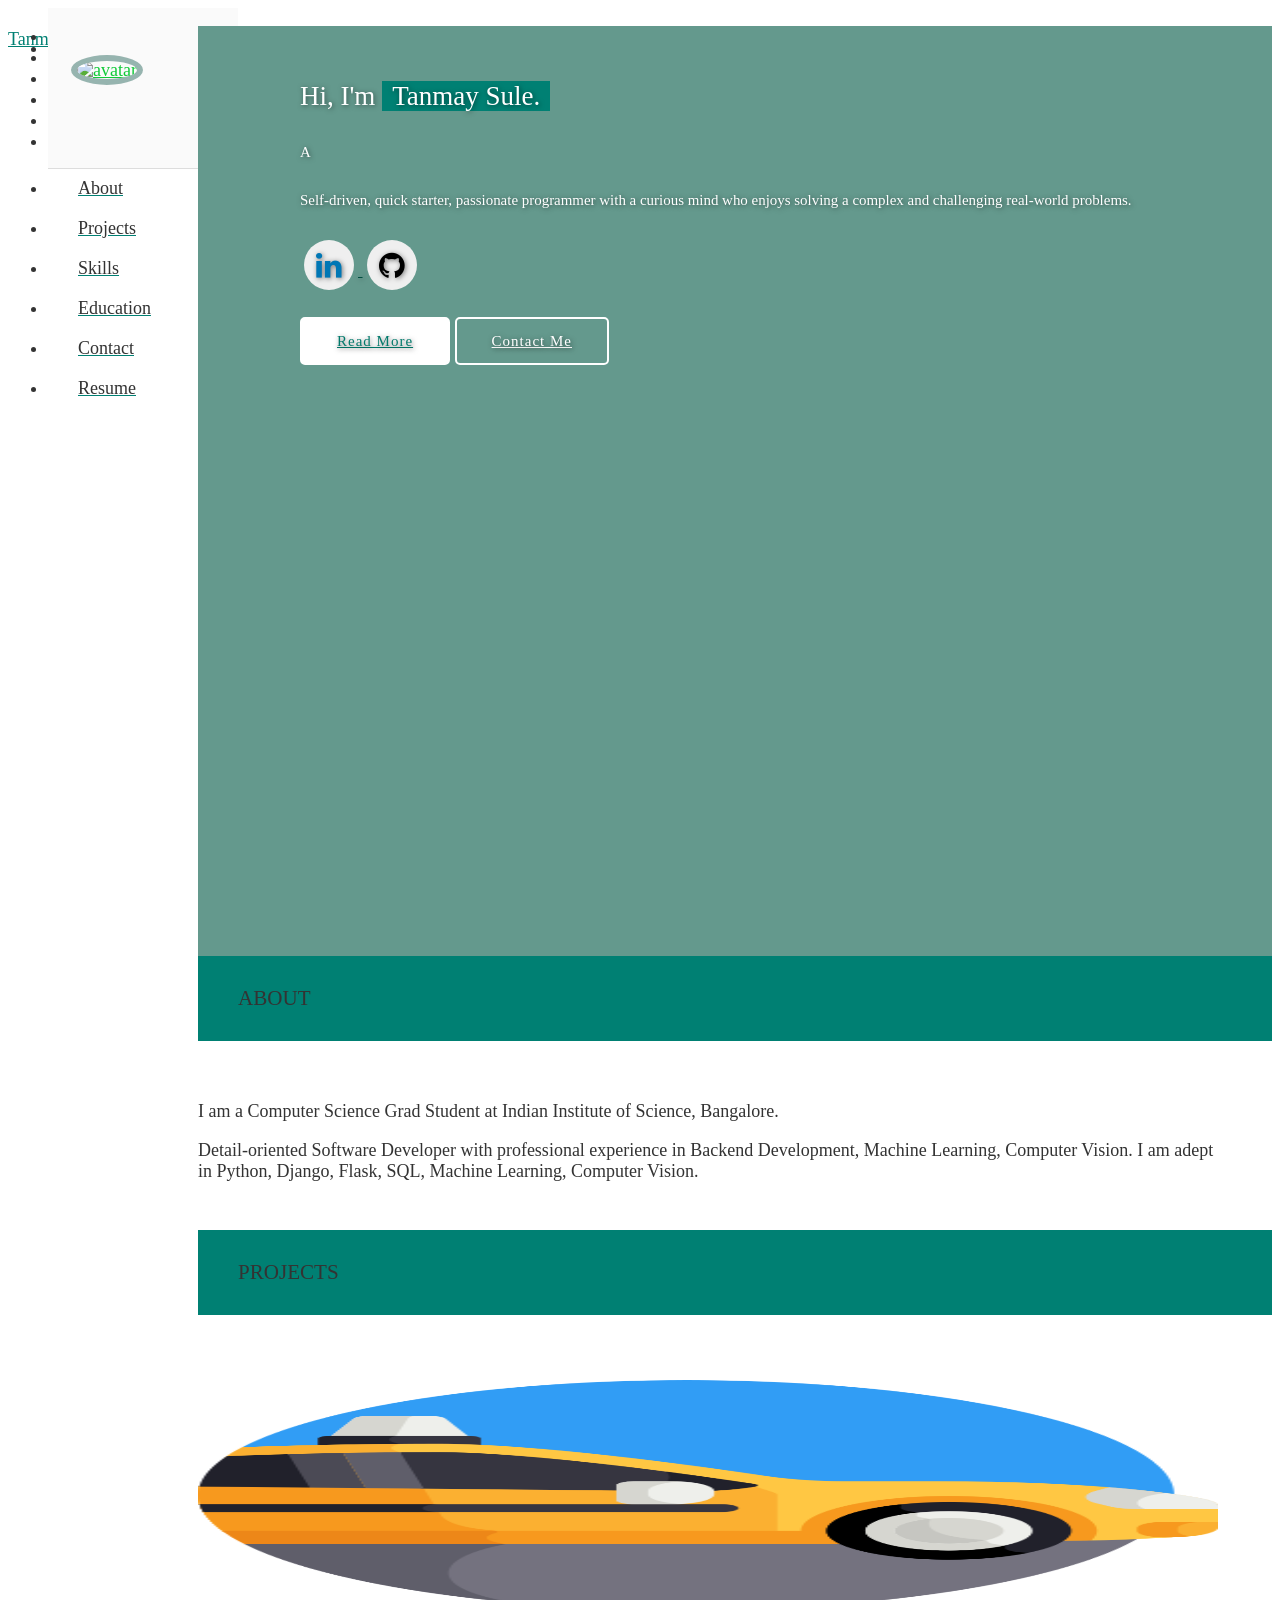
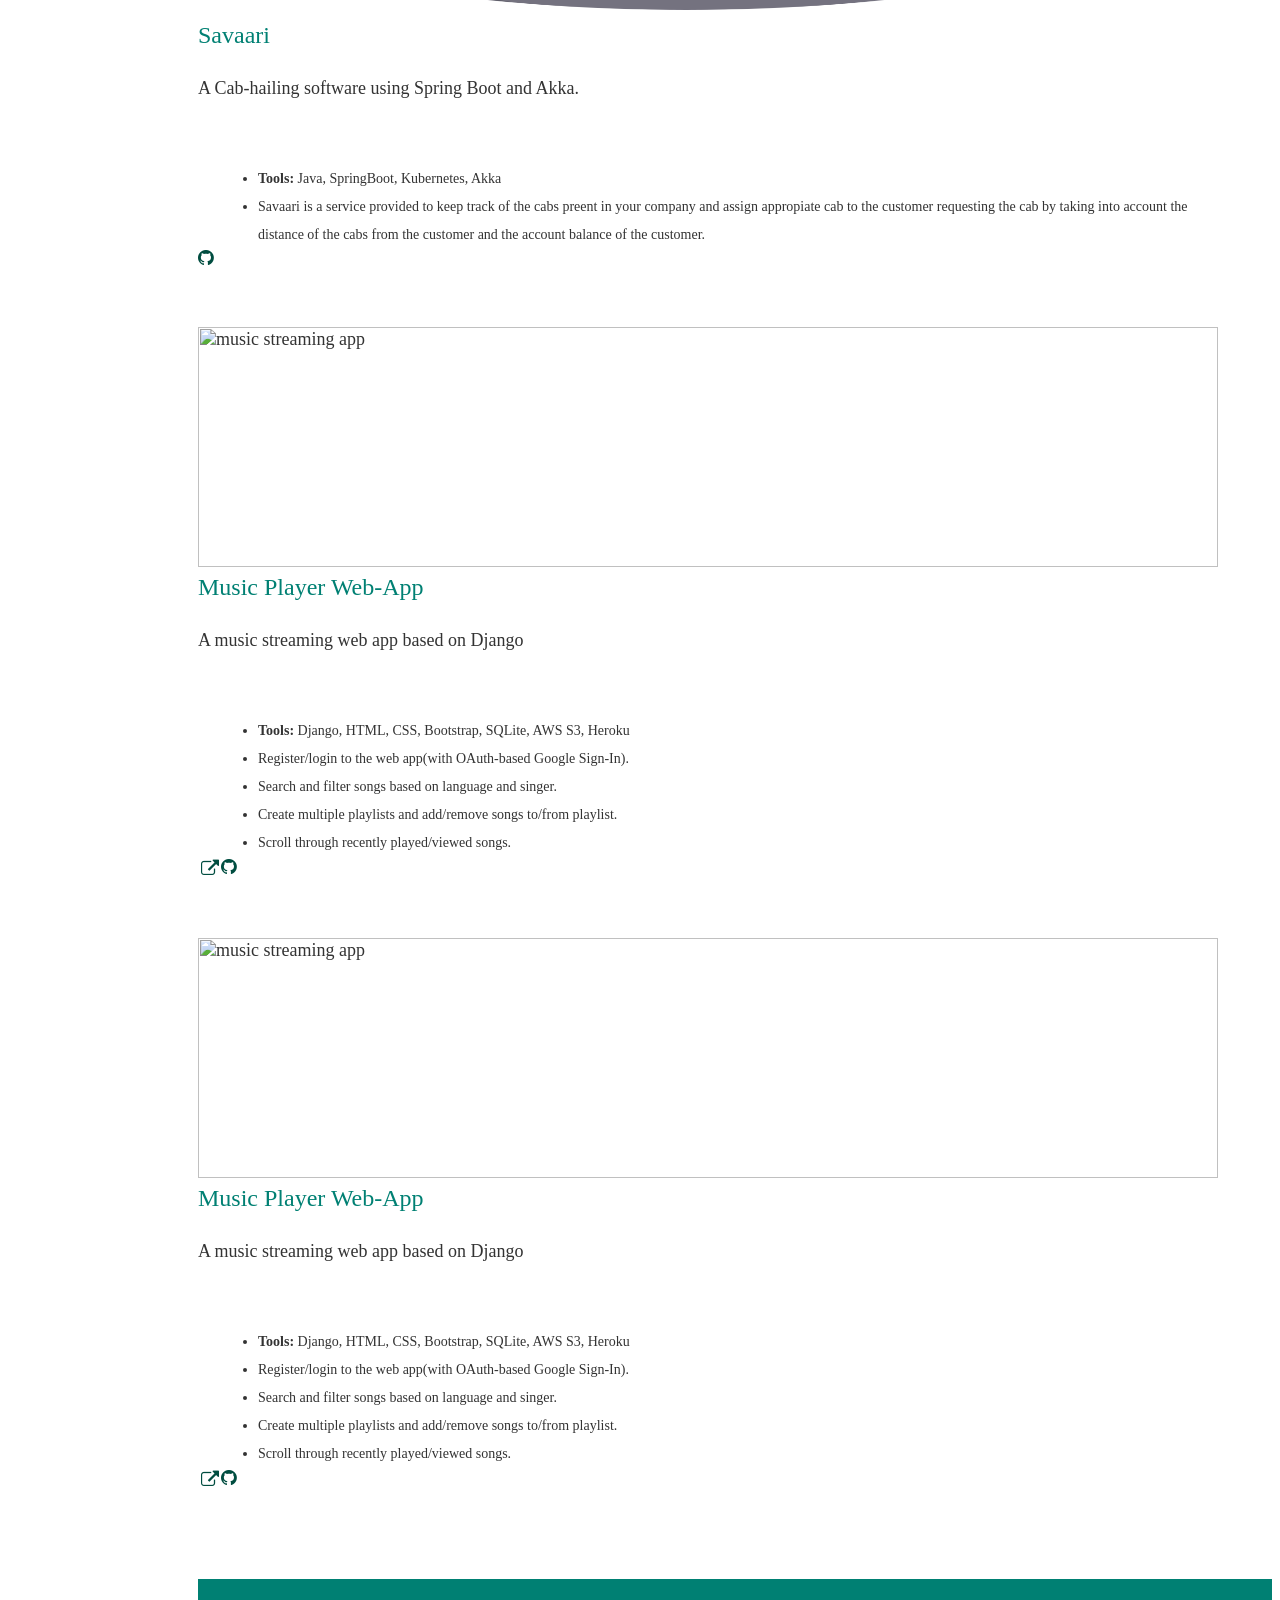
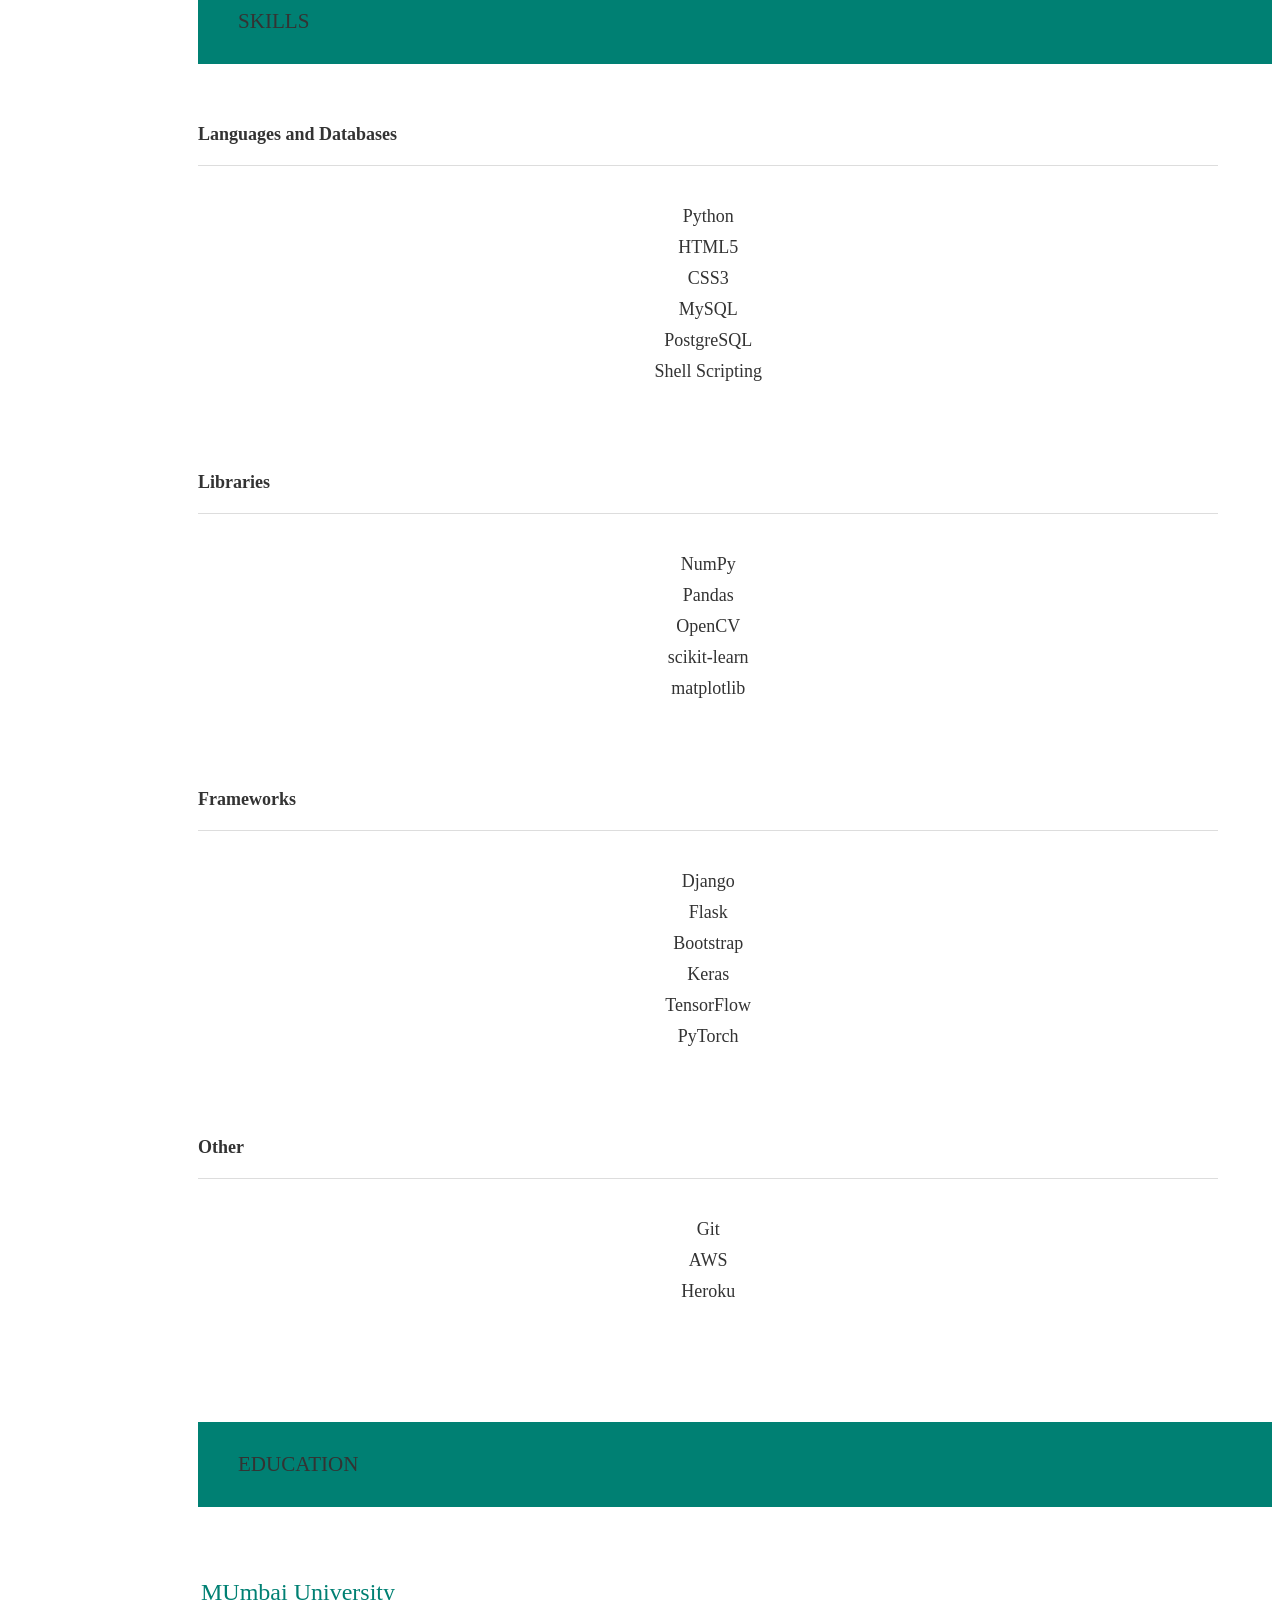
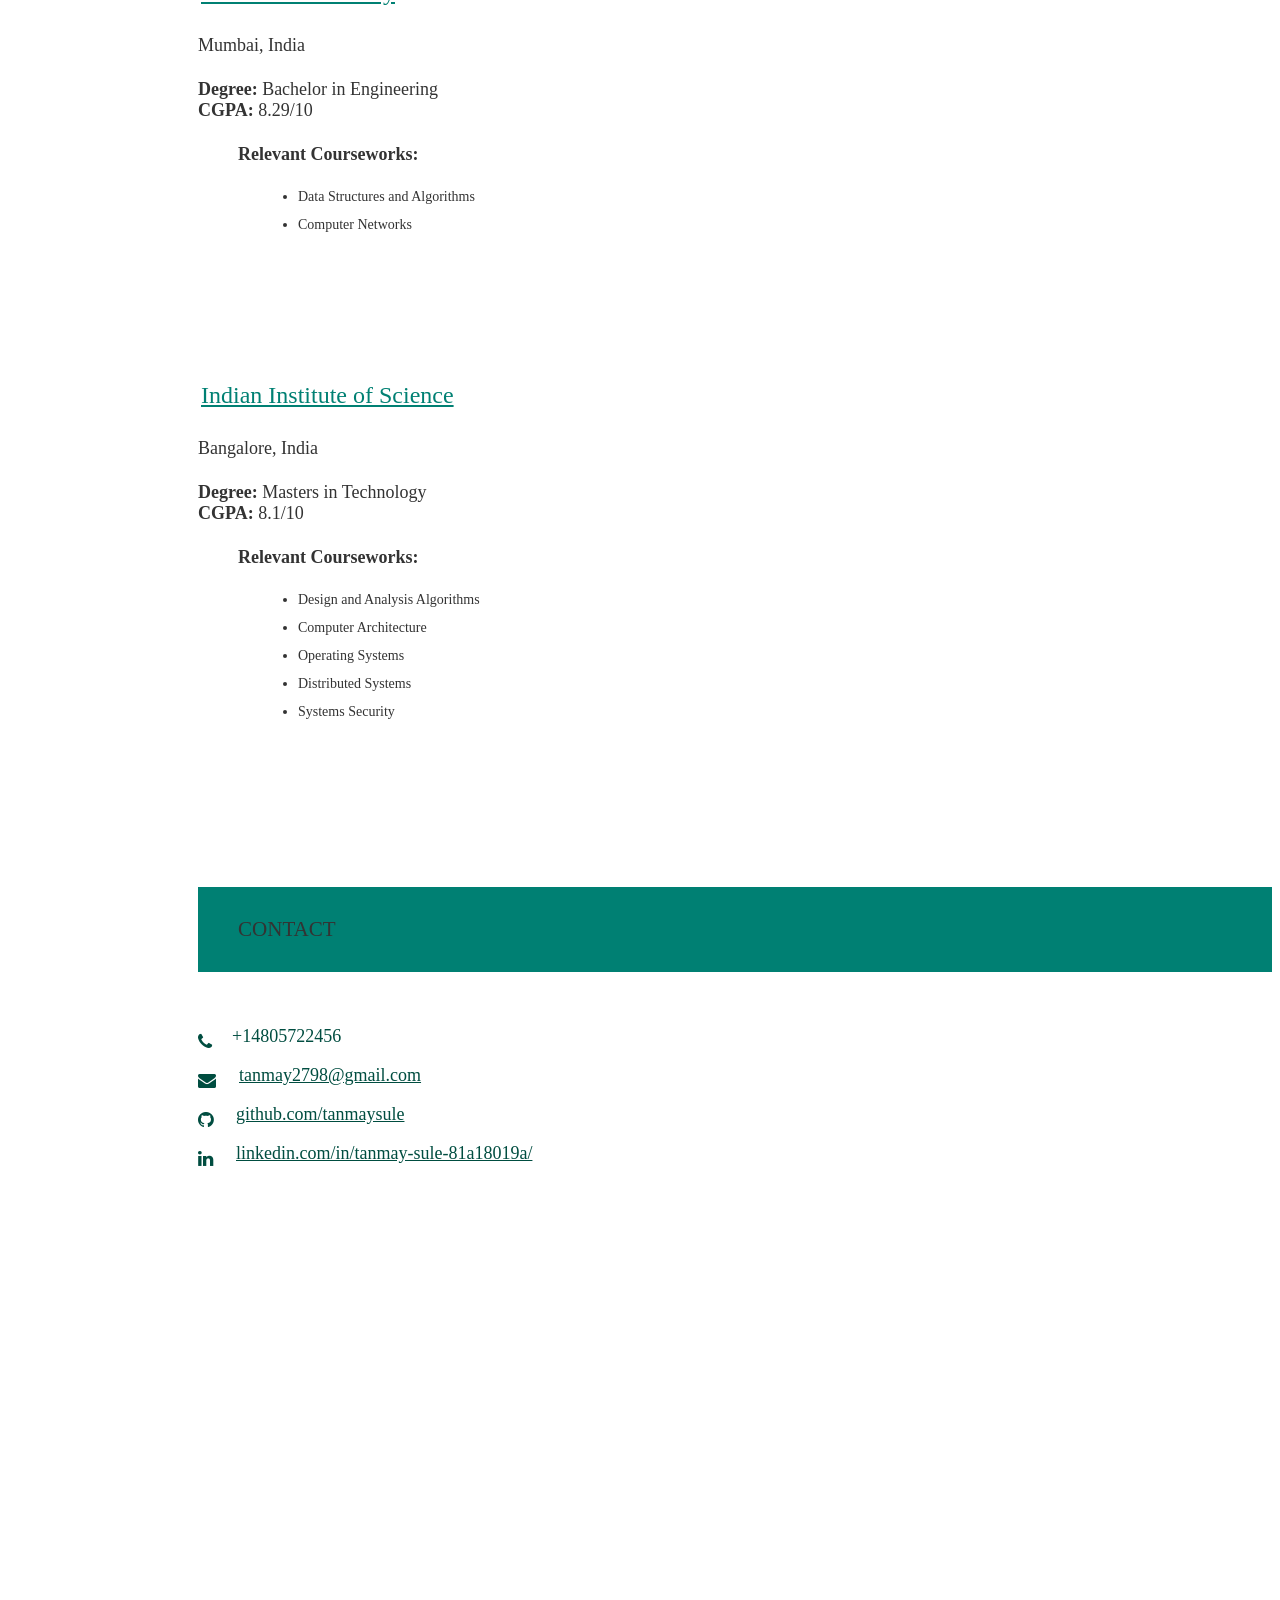
==== commit f9c6a96e: "changed profile pic" ====
--- a/index.html
+++ b/index.html
@@ -85,7 +85,7 @@
       <li class="logo">
         <a id="logo-container" aria-label="Navigate to the beginning of the page" href="#intro"
           class="brand-logo grey-blue-text">
-          <img src="/assets/img/profile.JPG" class="circle img-responsive profile-pic" alt="avatar">
+          <img src="/assets/img/profile1.jpg" class="circle img-responsive profile-pic" alt="avatar">
         </a>
       </li>
 
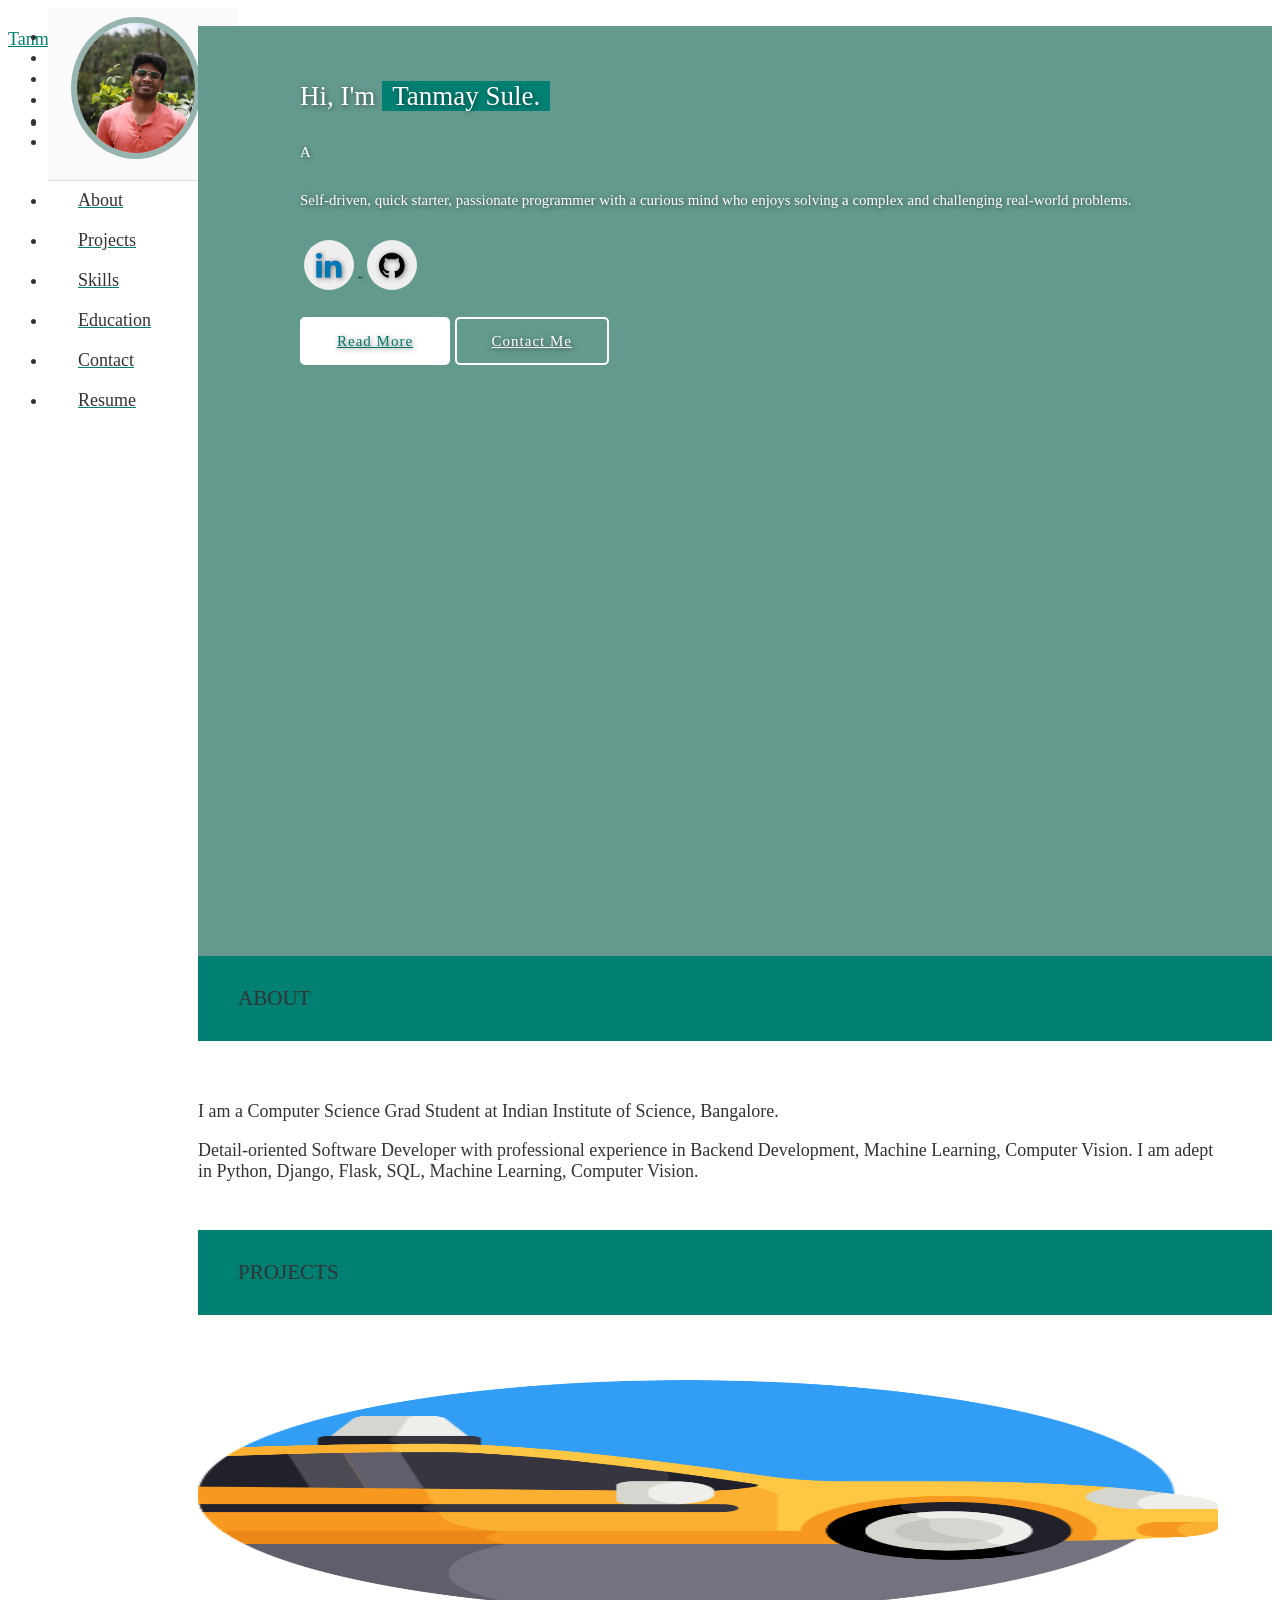
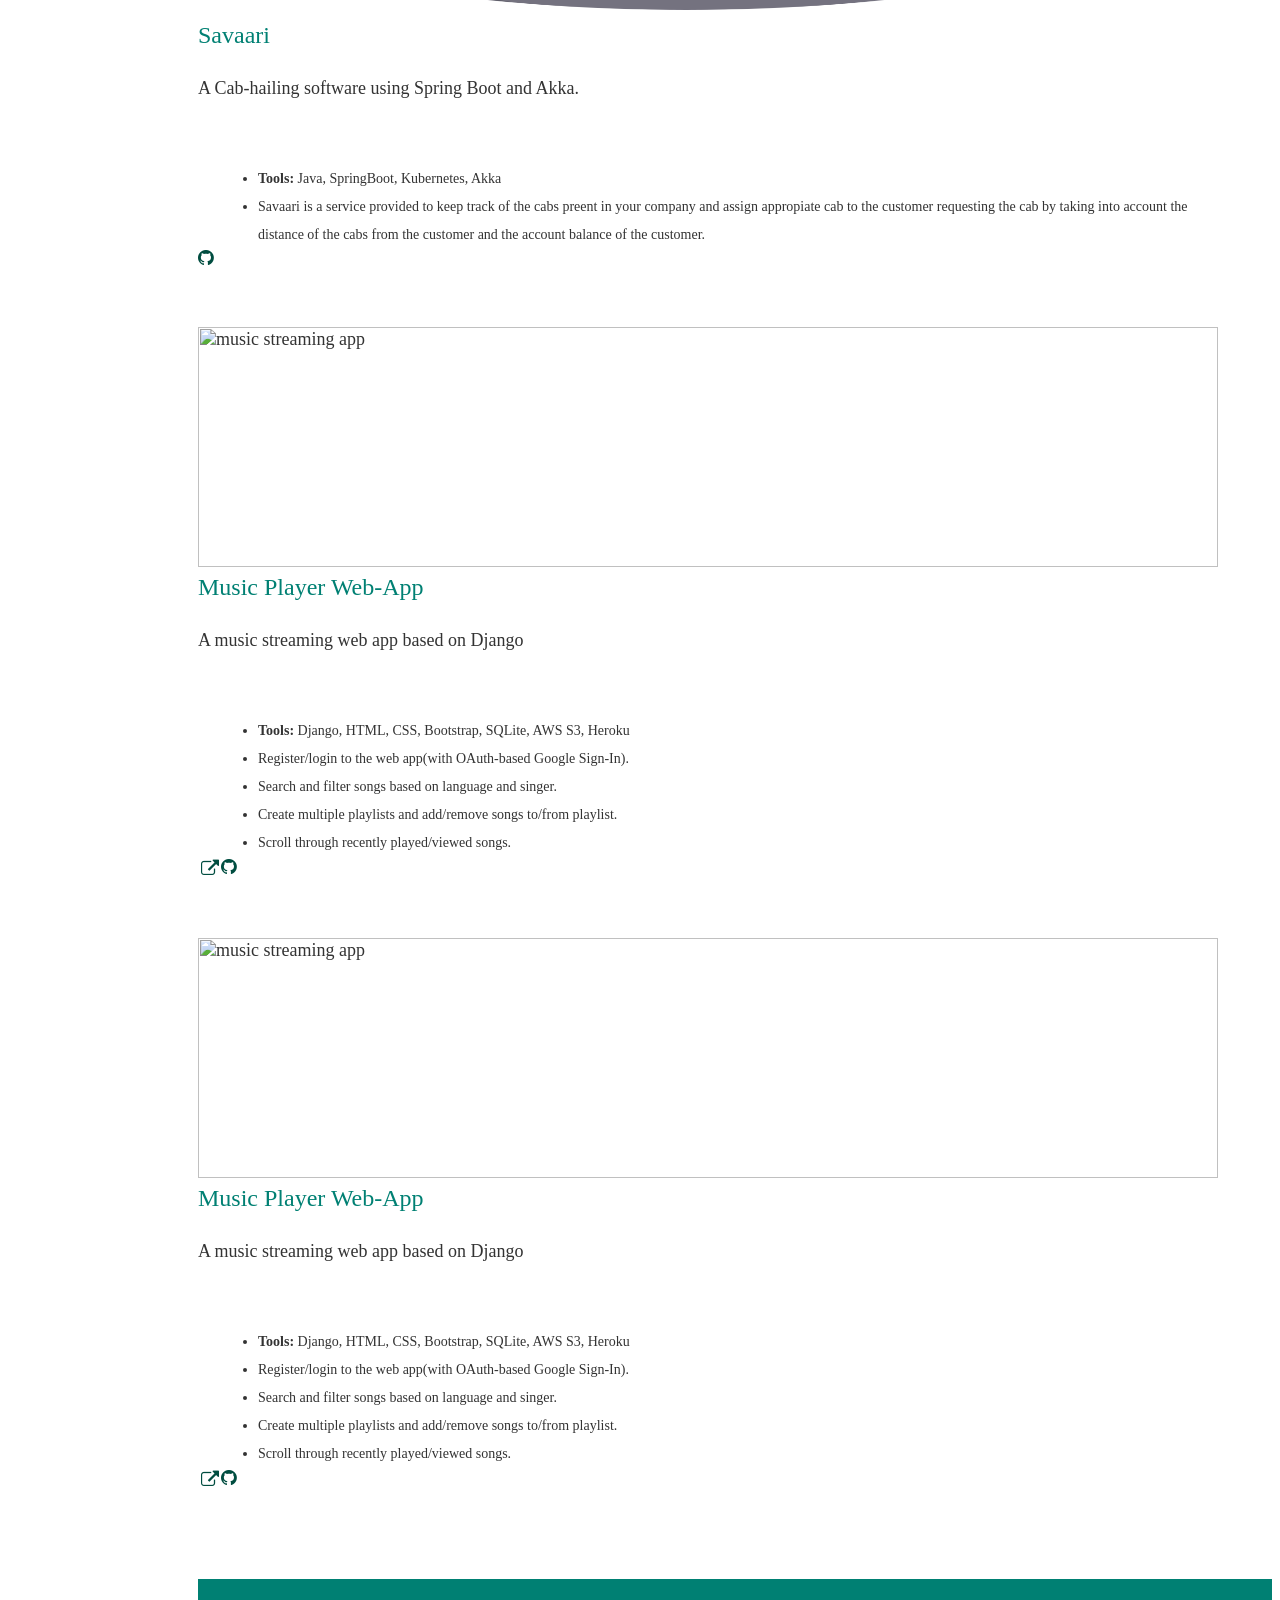
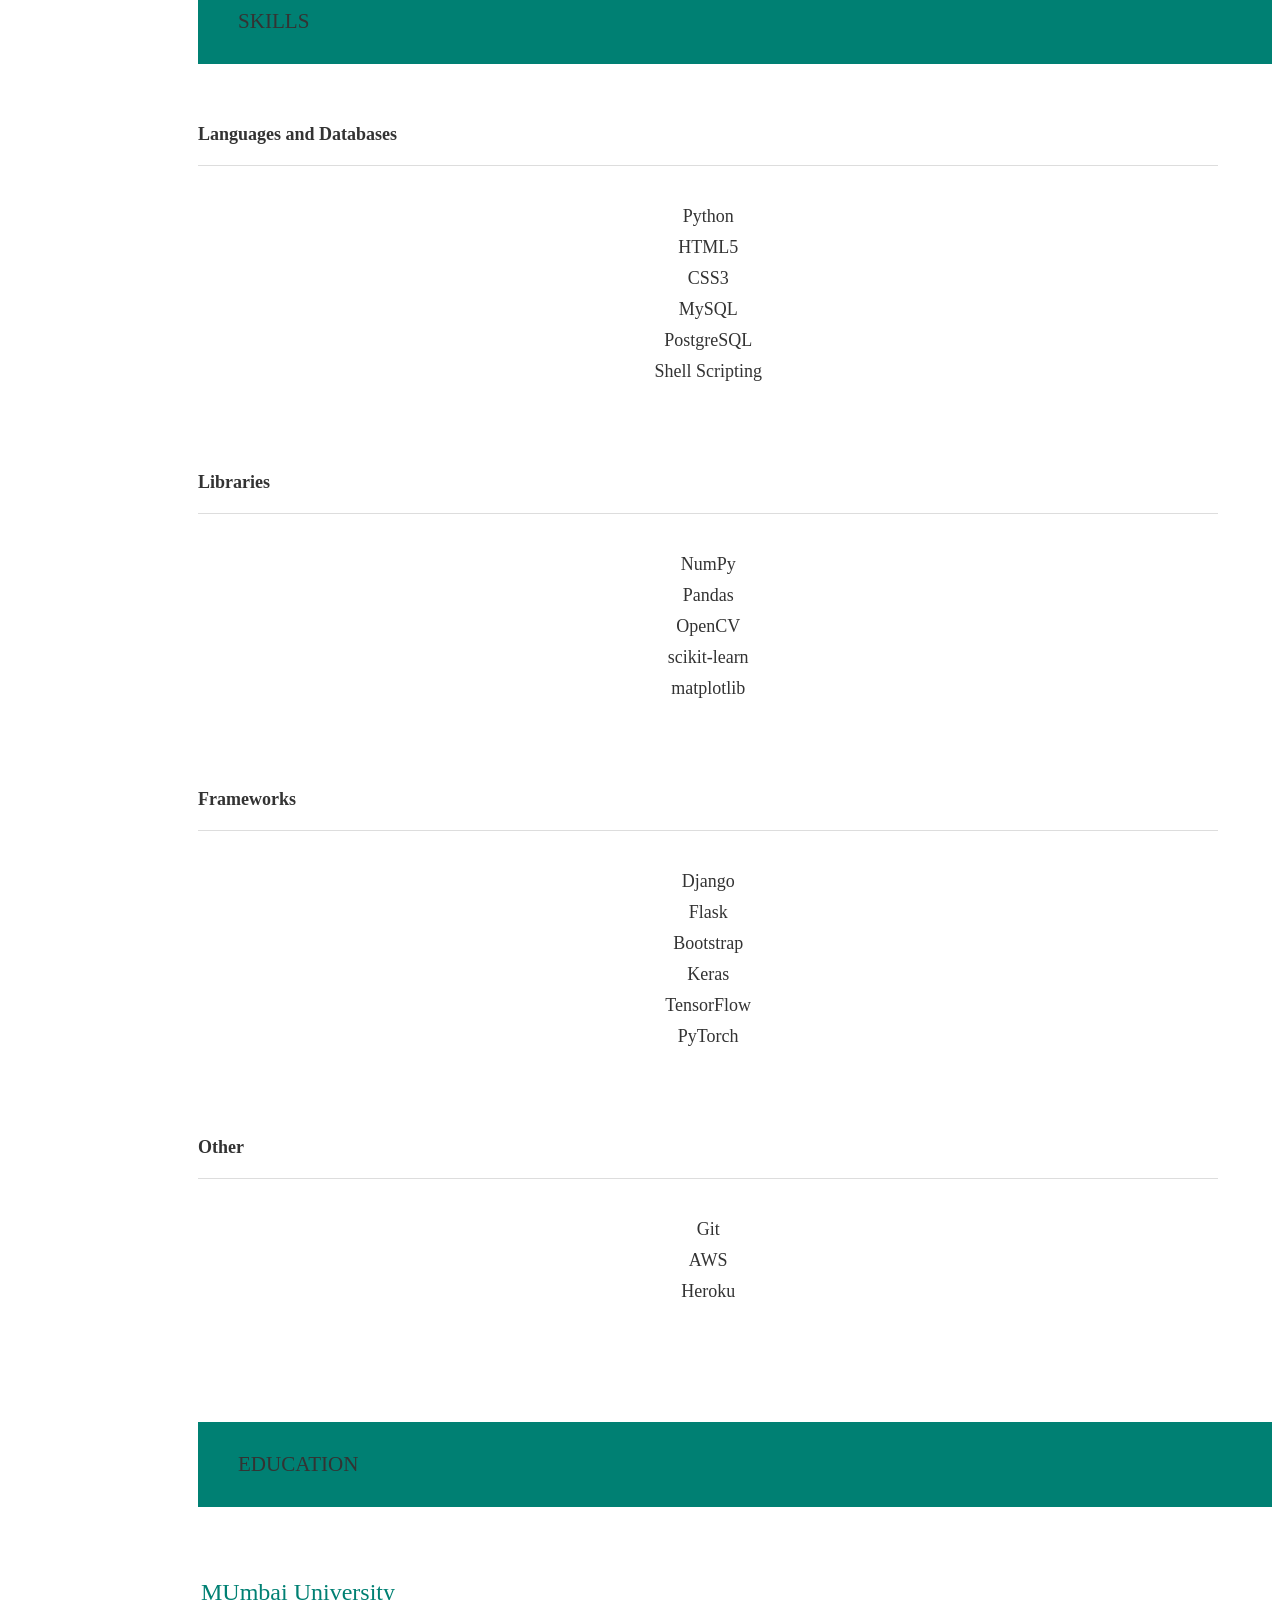
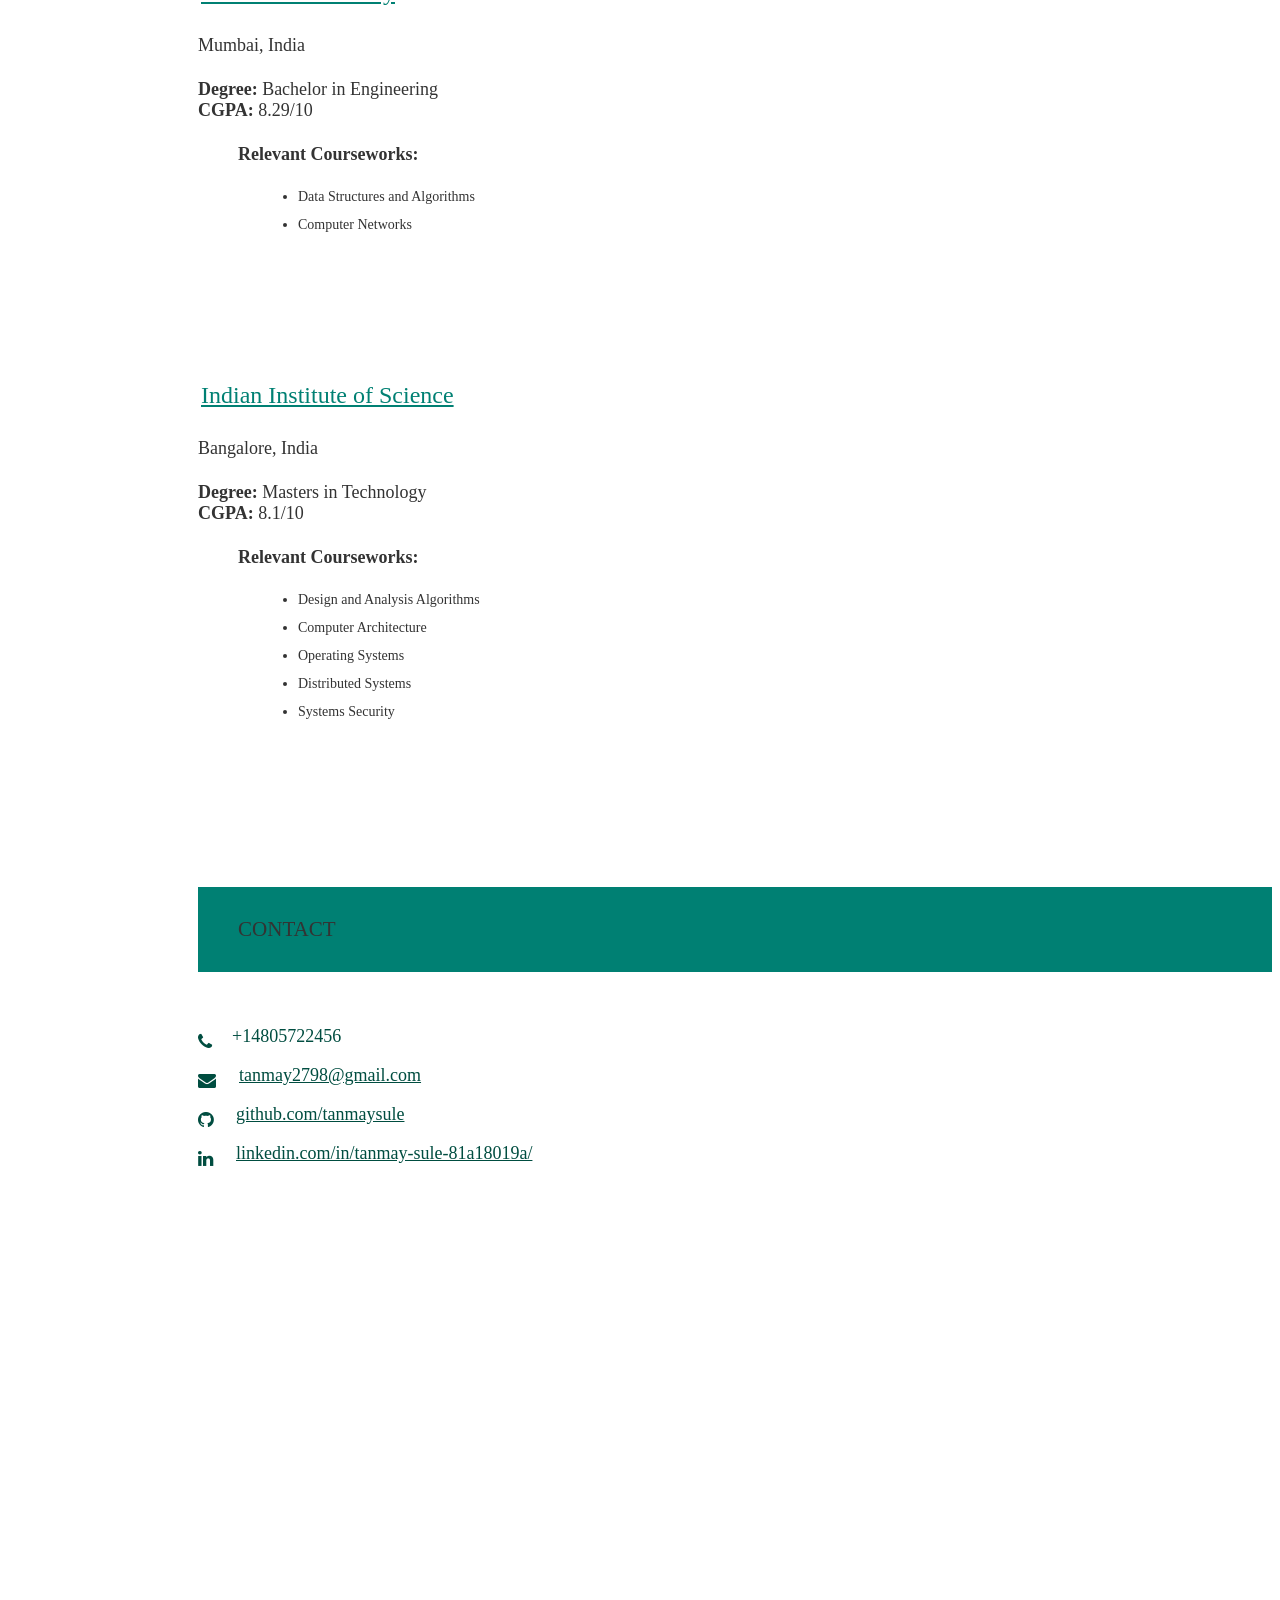
==== commit 134de800: "changed profile pic" ====
--- a/index.html
+++ b/index.html
@@ -85,7 +85,7 @@
       <li class="logo">
         <a id="logo-container" aria-label="Navigate to the beginning of the page" href="#intro"
           class="brand-logo grey-blue-text">
-          <img src="/assets/img/profile1.jpg" class="circle img-responsive profile-pic" alt="avatar">
+          <img src="/assets/img/profile-pic.JPG" class="circle img-responsive profile-pic" alt="avatar">
         </a>
       </li>
 
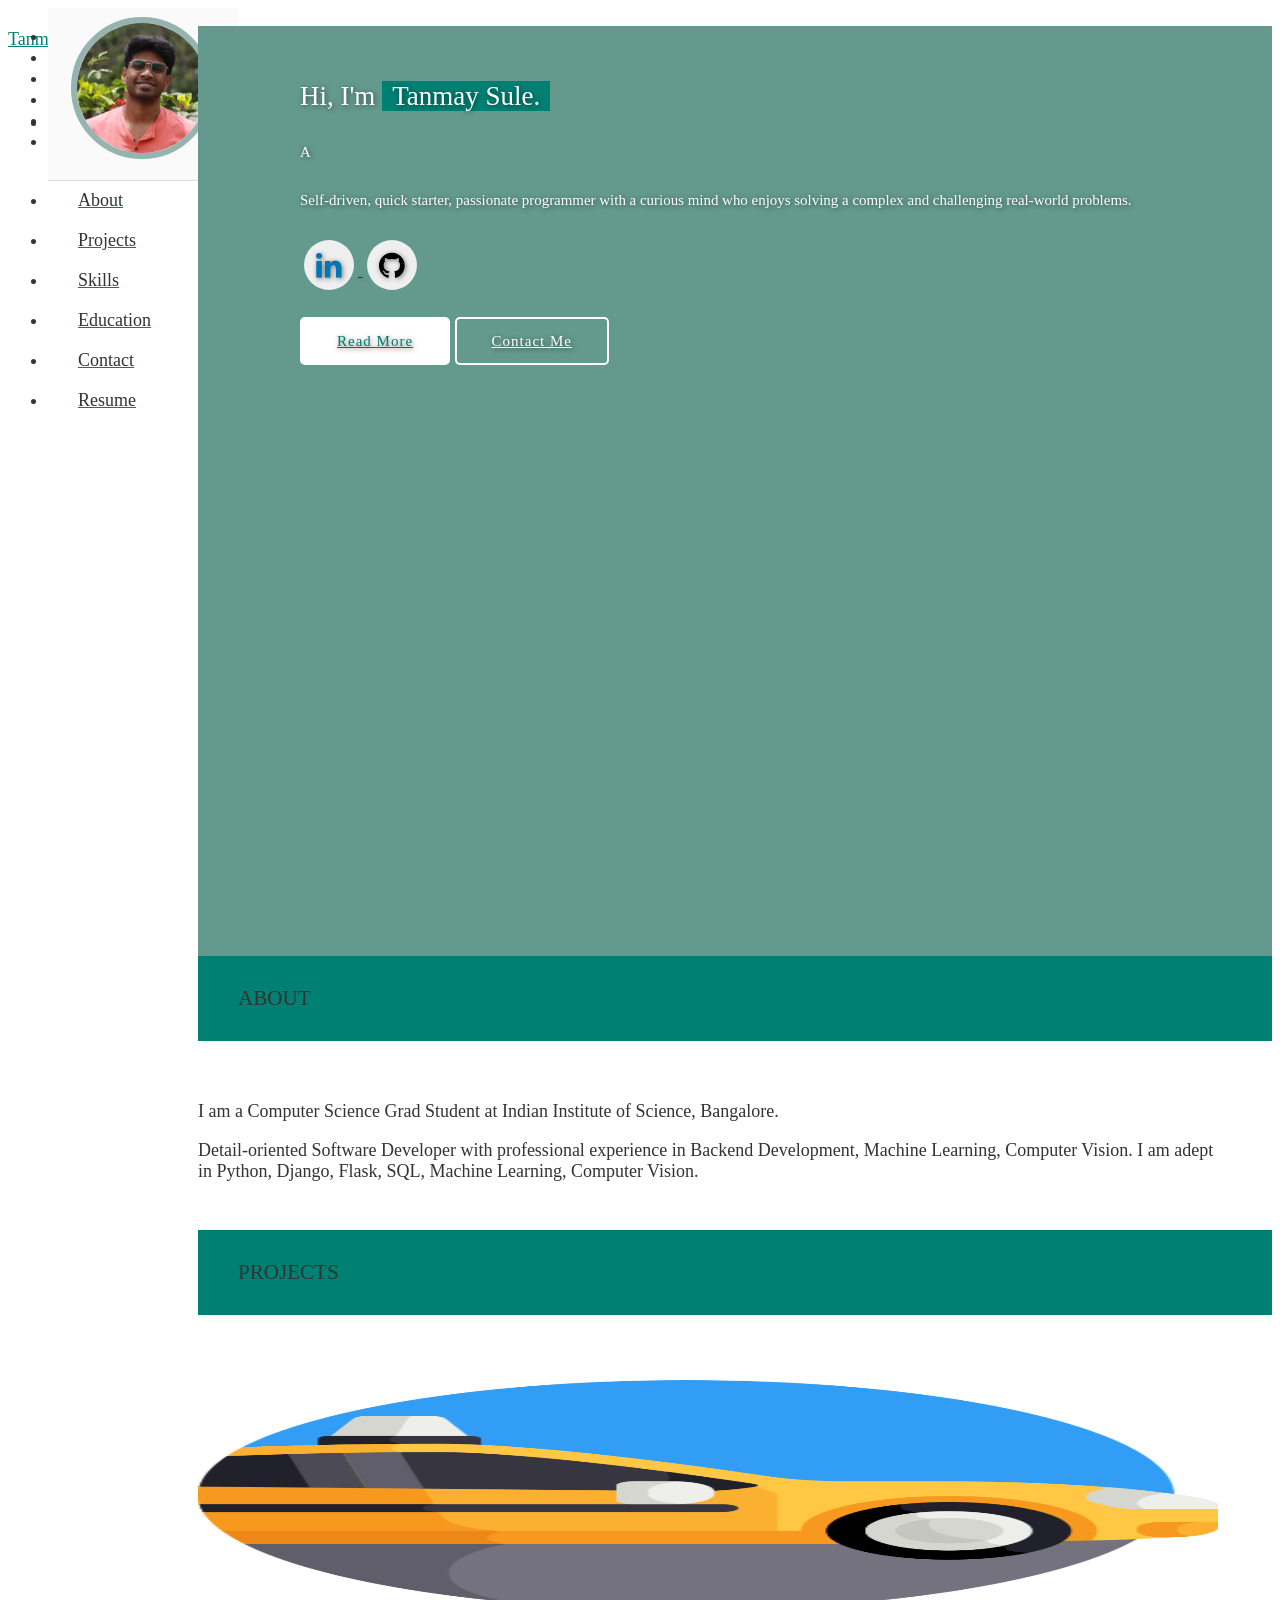
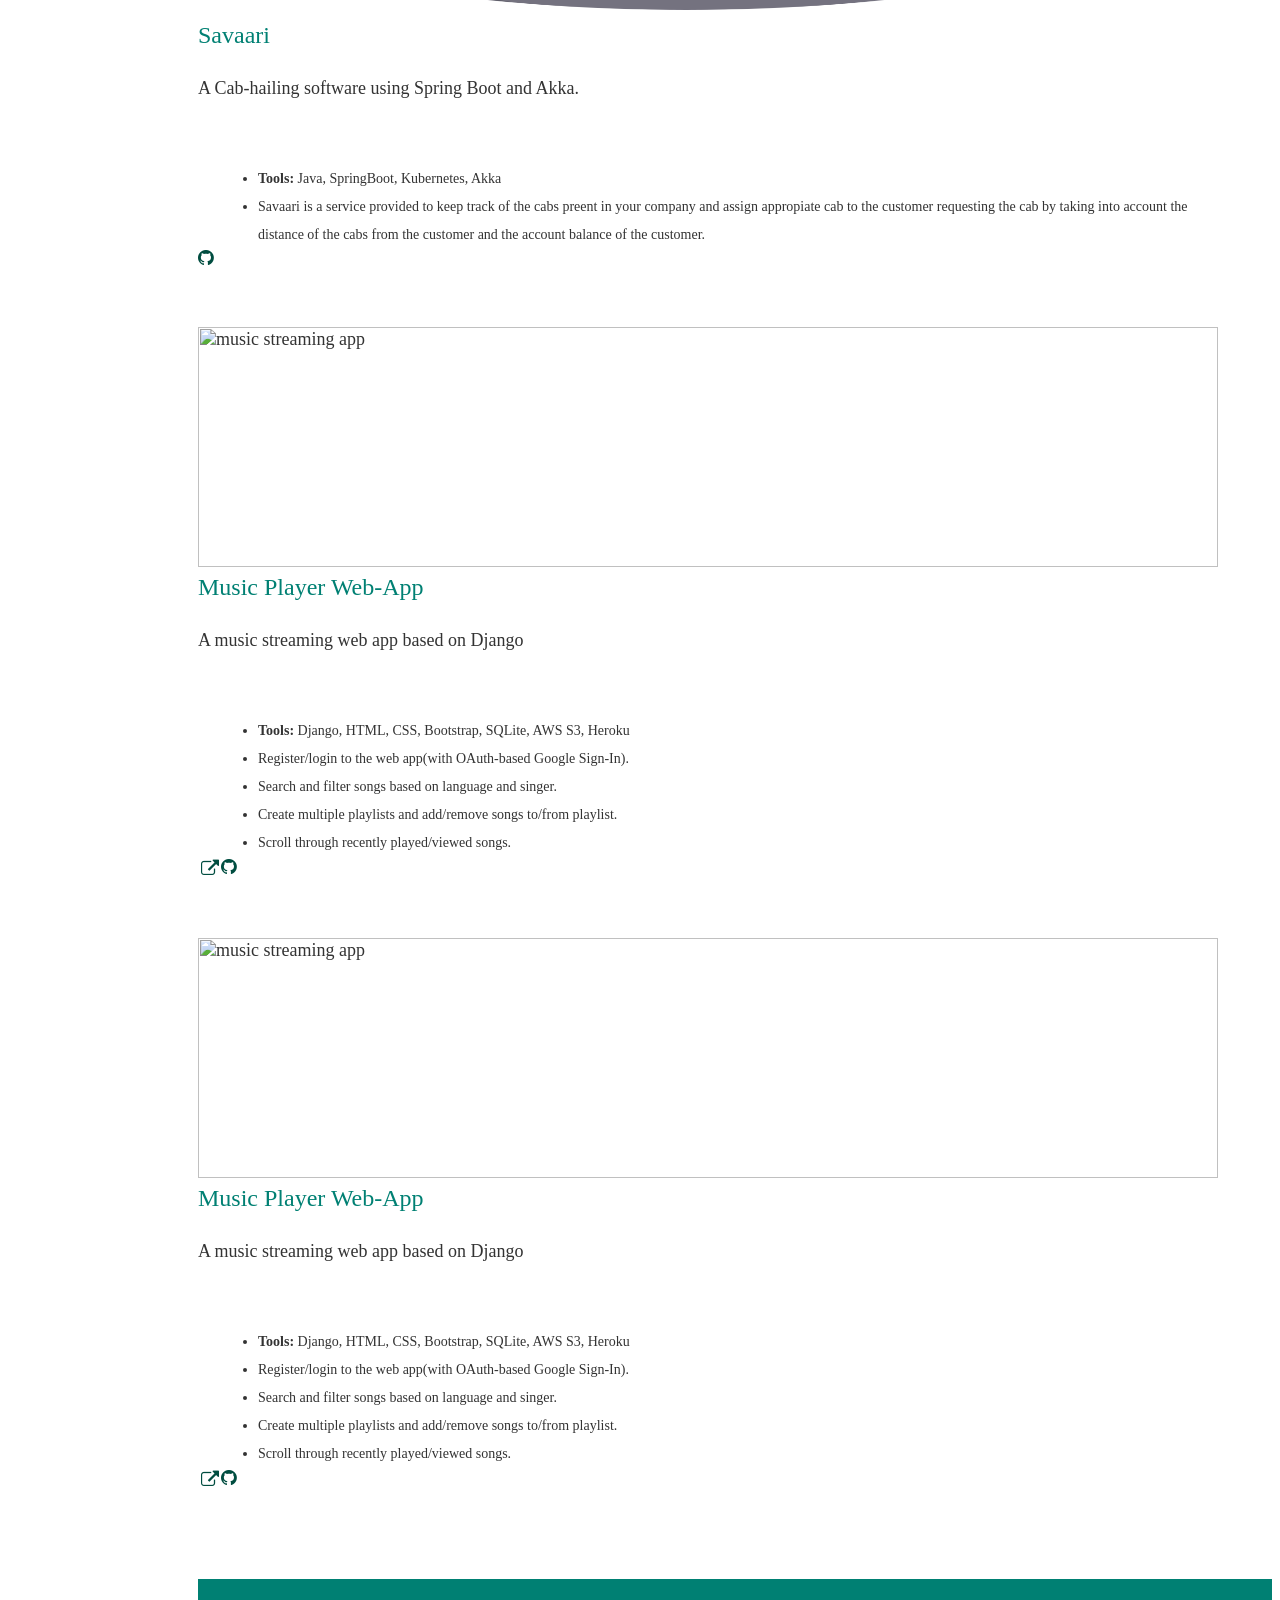
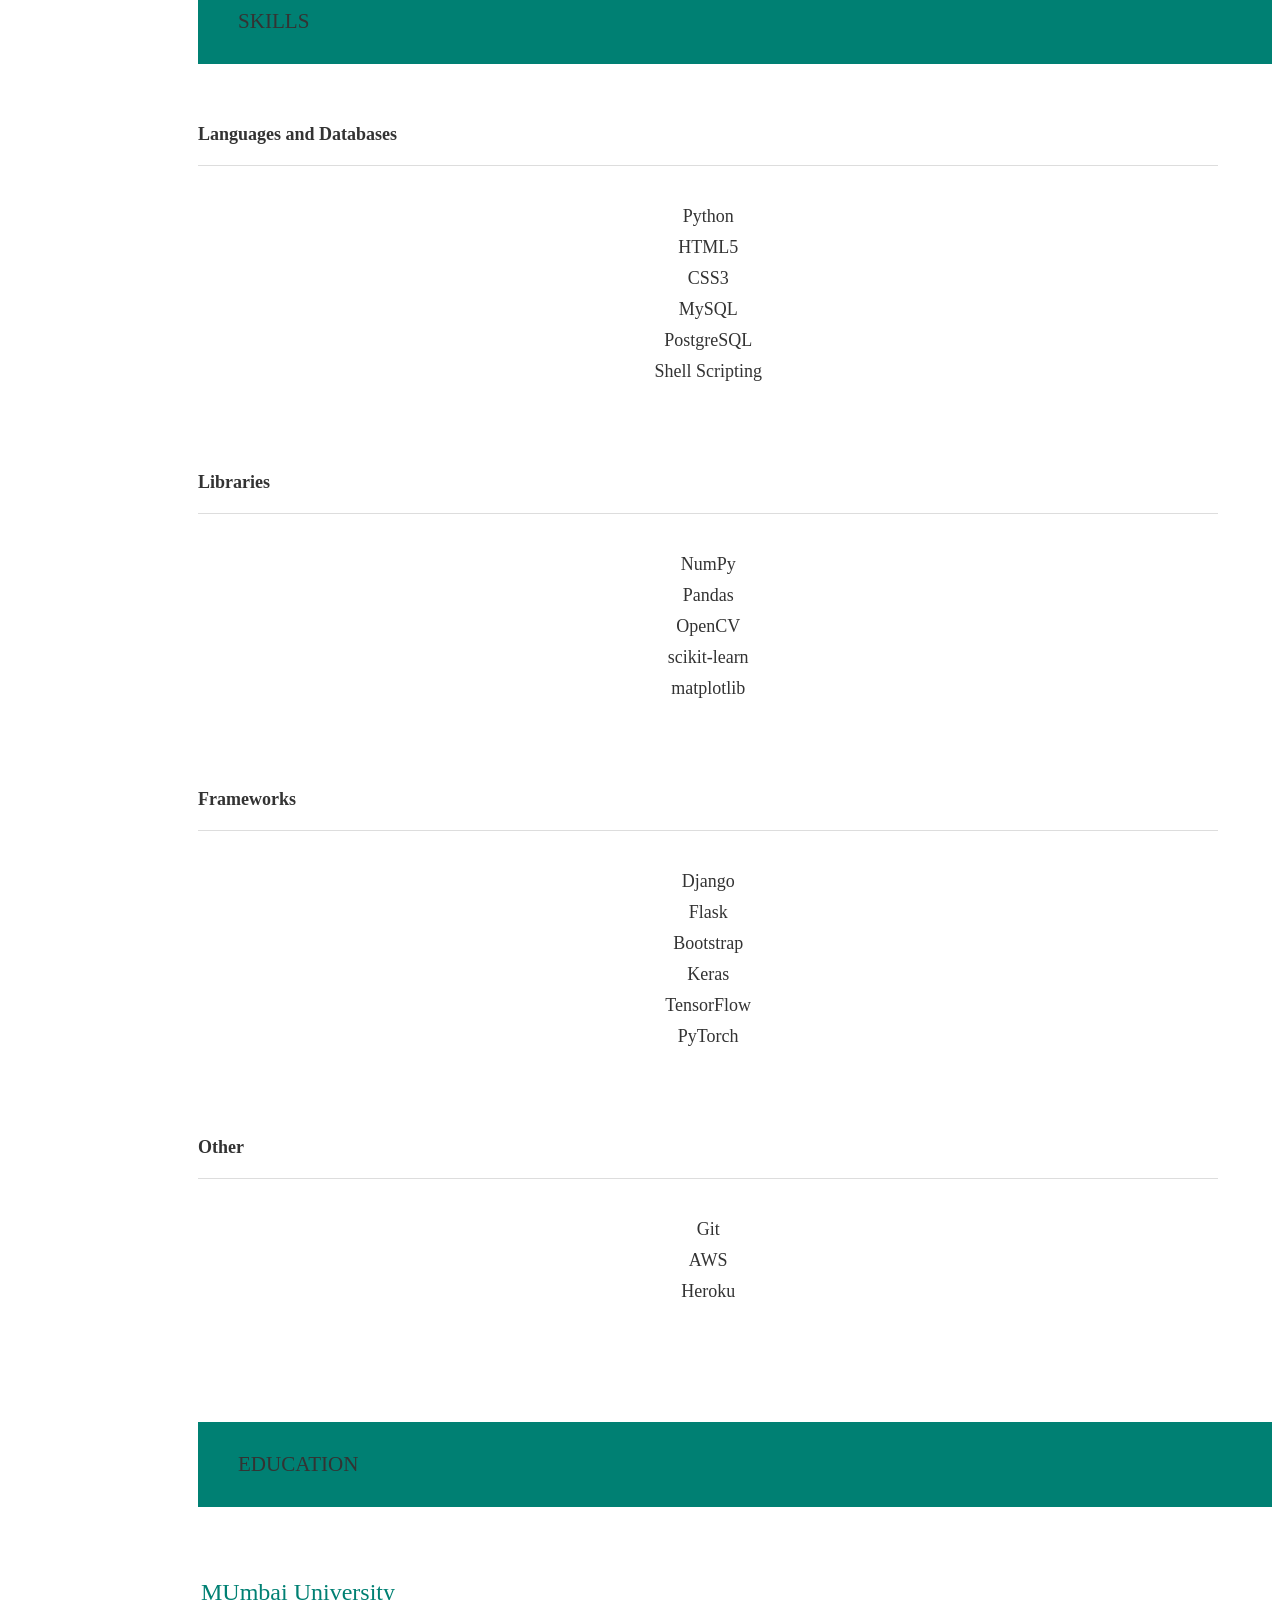
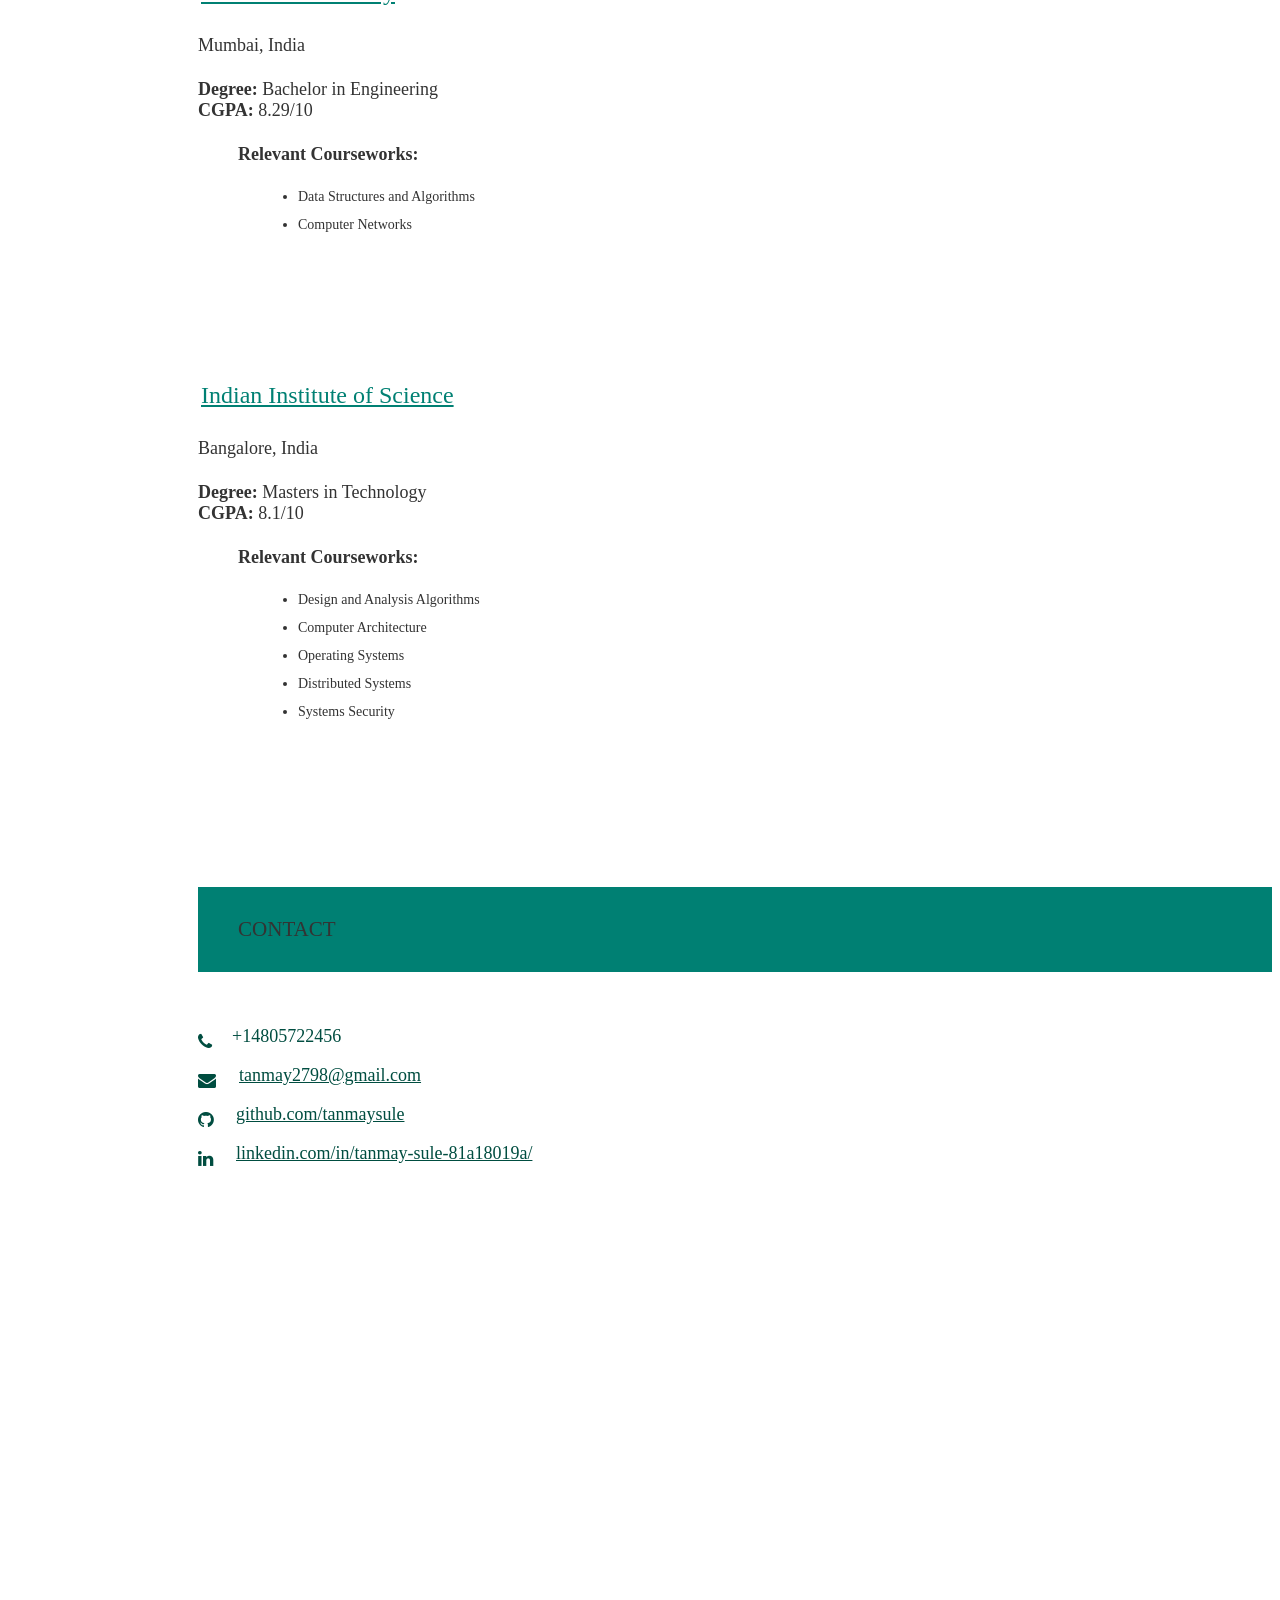
==== commit fe3f2d18: "changed profile pic" ====
--- a/index.html
+++ b/index.html
@@ -85,7 +85,7 @@
       <li class="logo">
         <a id="logo-container" aria-label="Navigate to the beginning of the page" href="#intro"
           class="brand-logo grey-blue-text">
-          <img src="/assets/img/profile-pic.JPG" class="circle img-responsive profile-pic" alt="avatar">
+          <img src="/assets/img/profile.JPG" class="circle img-responsive profile-pic" alt="avatar">
         </a>
       </li>
 
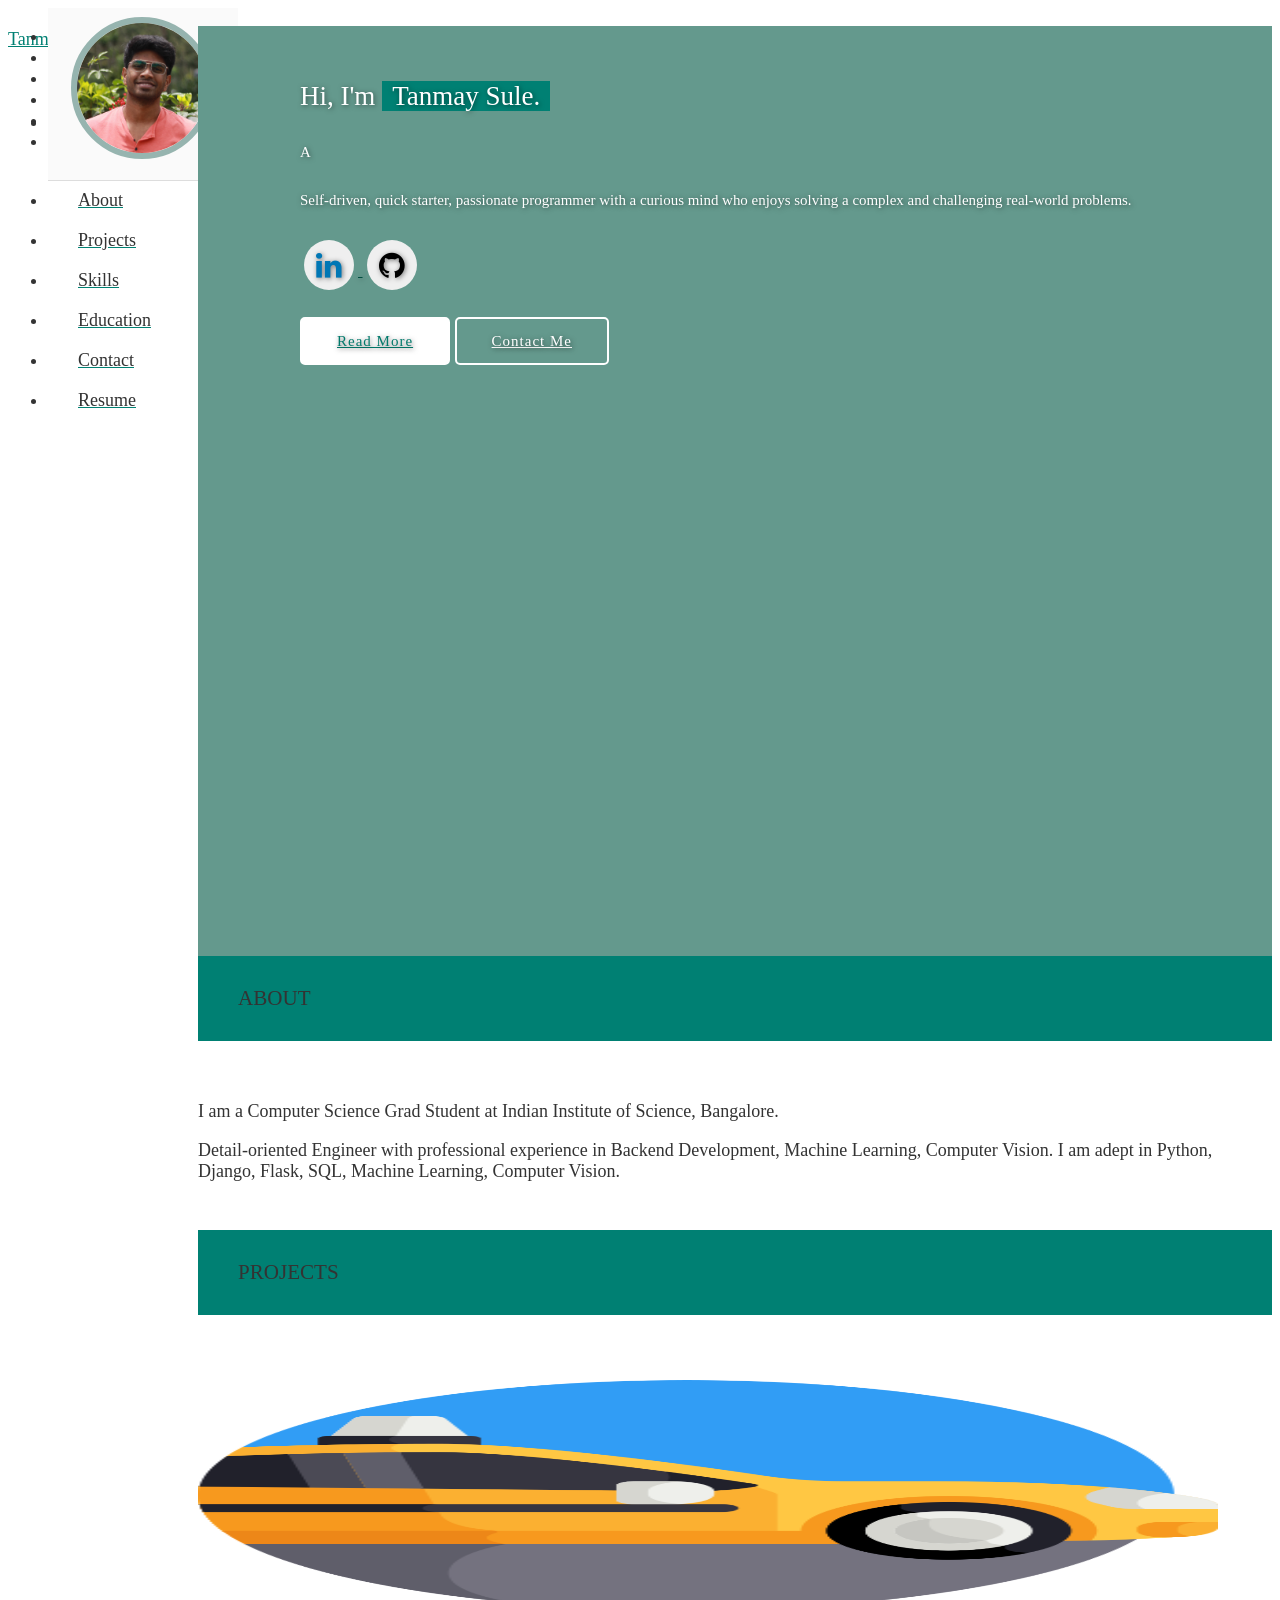
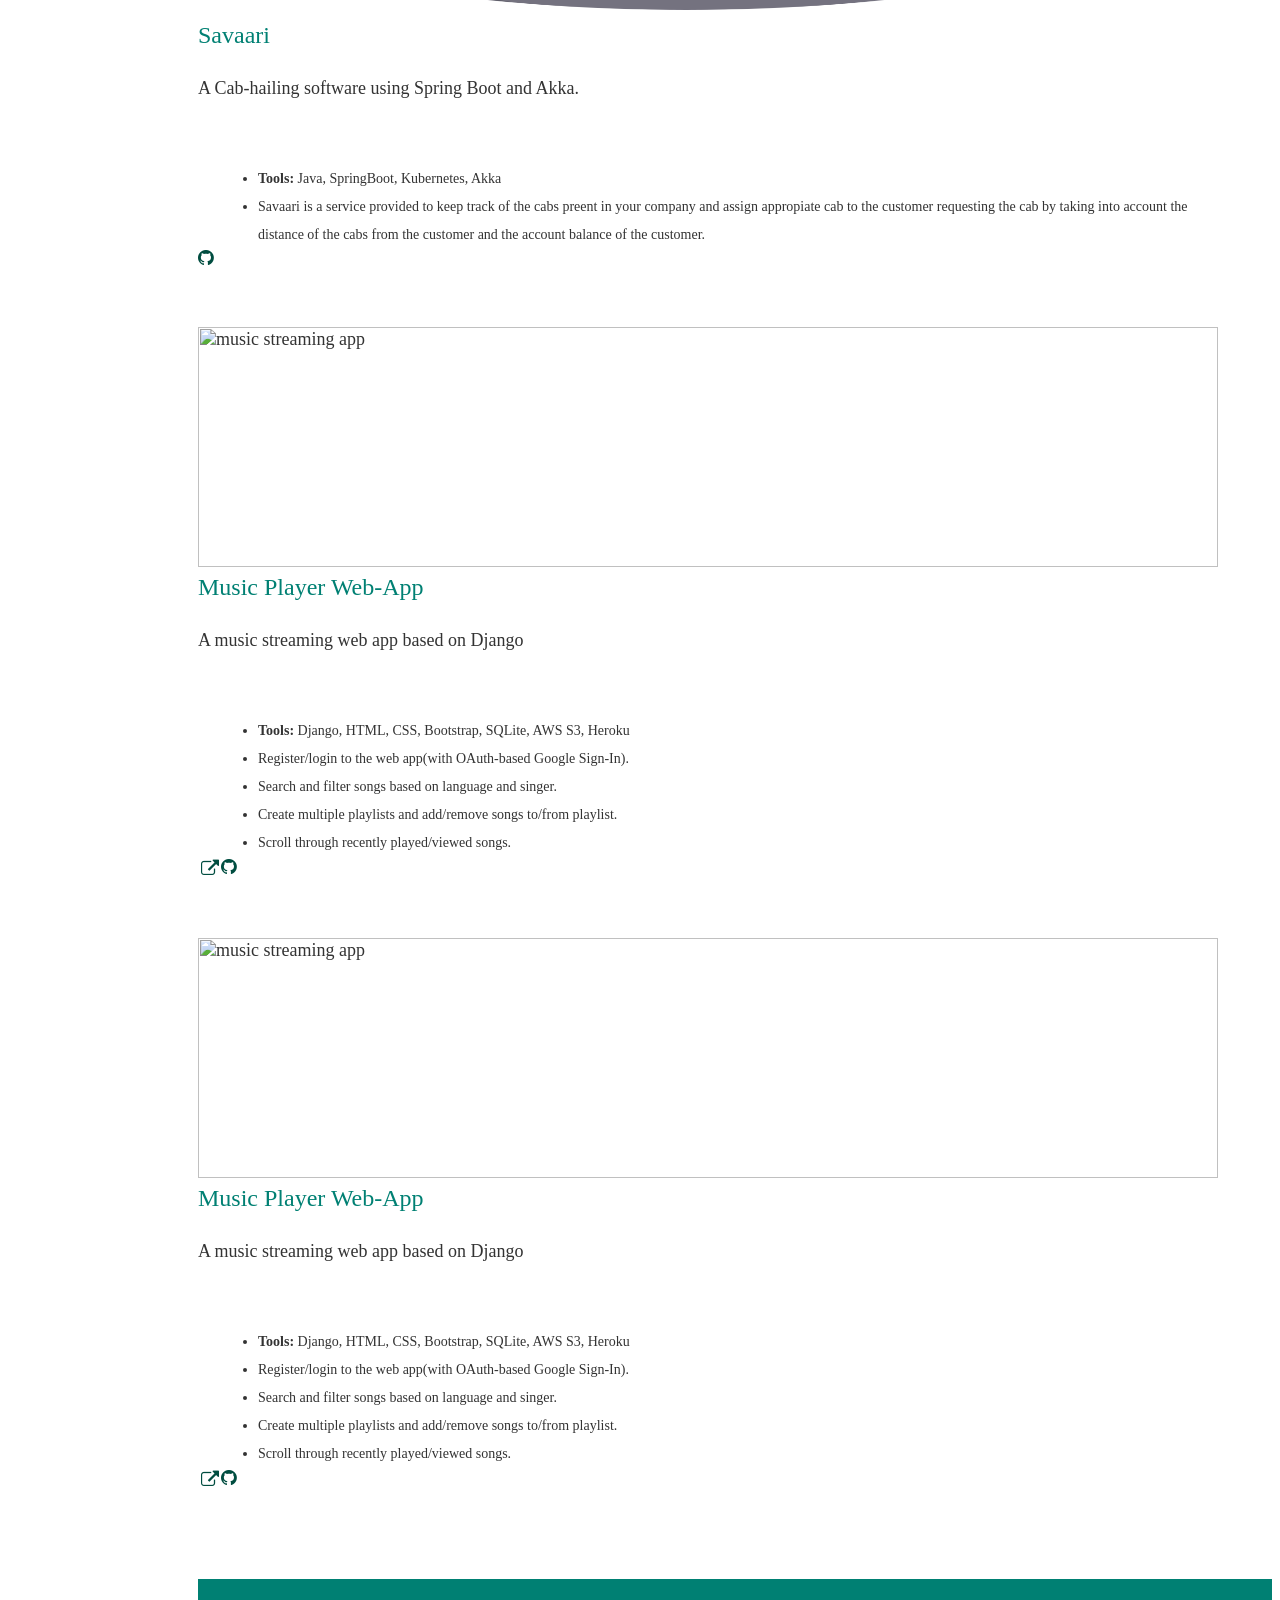
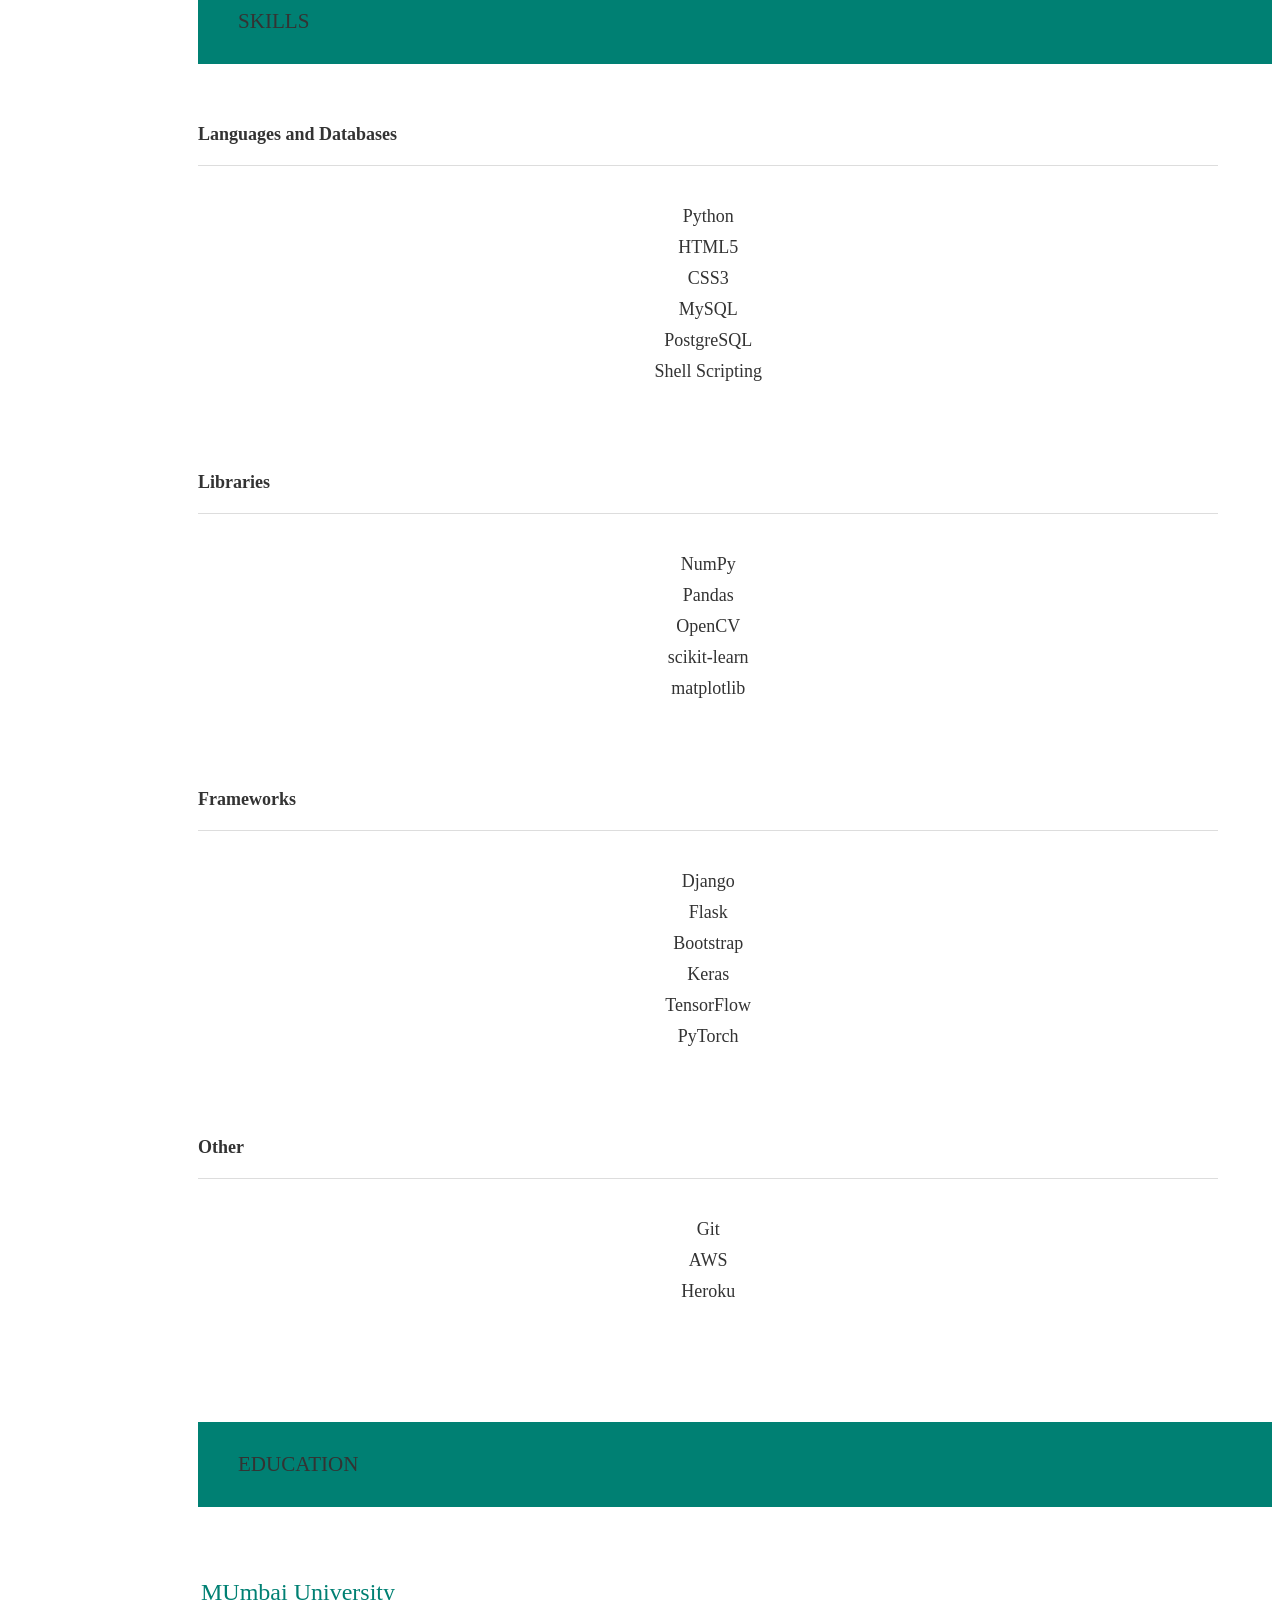
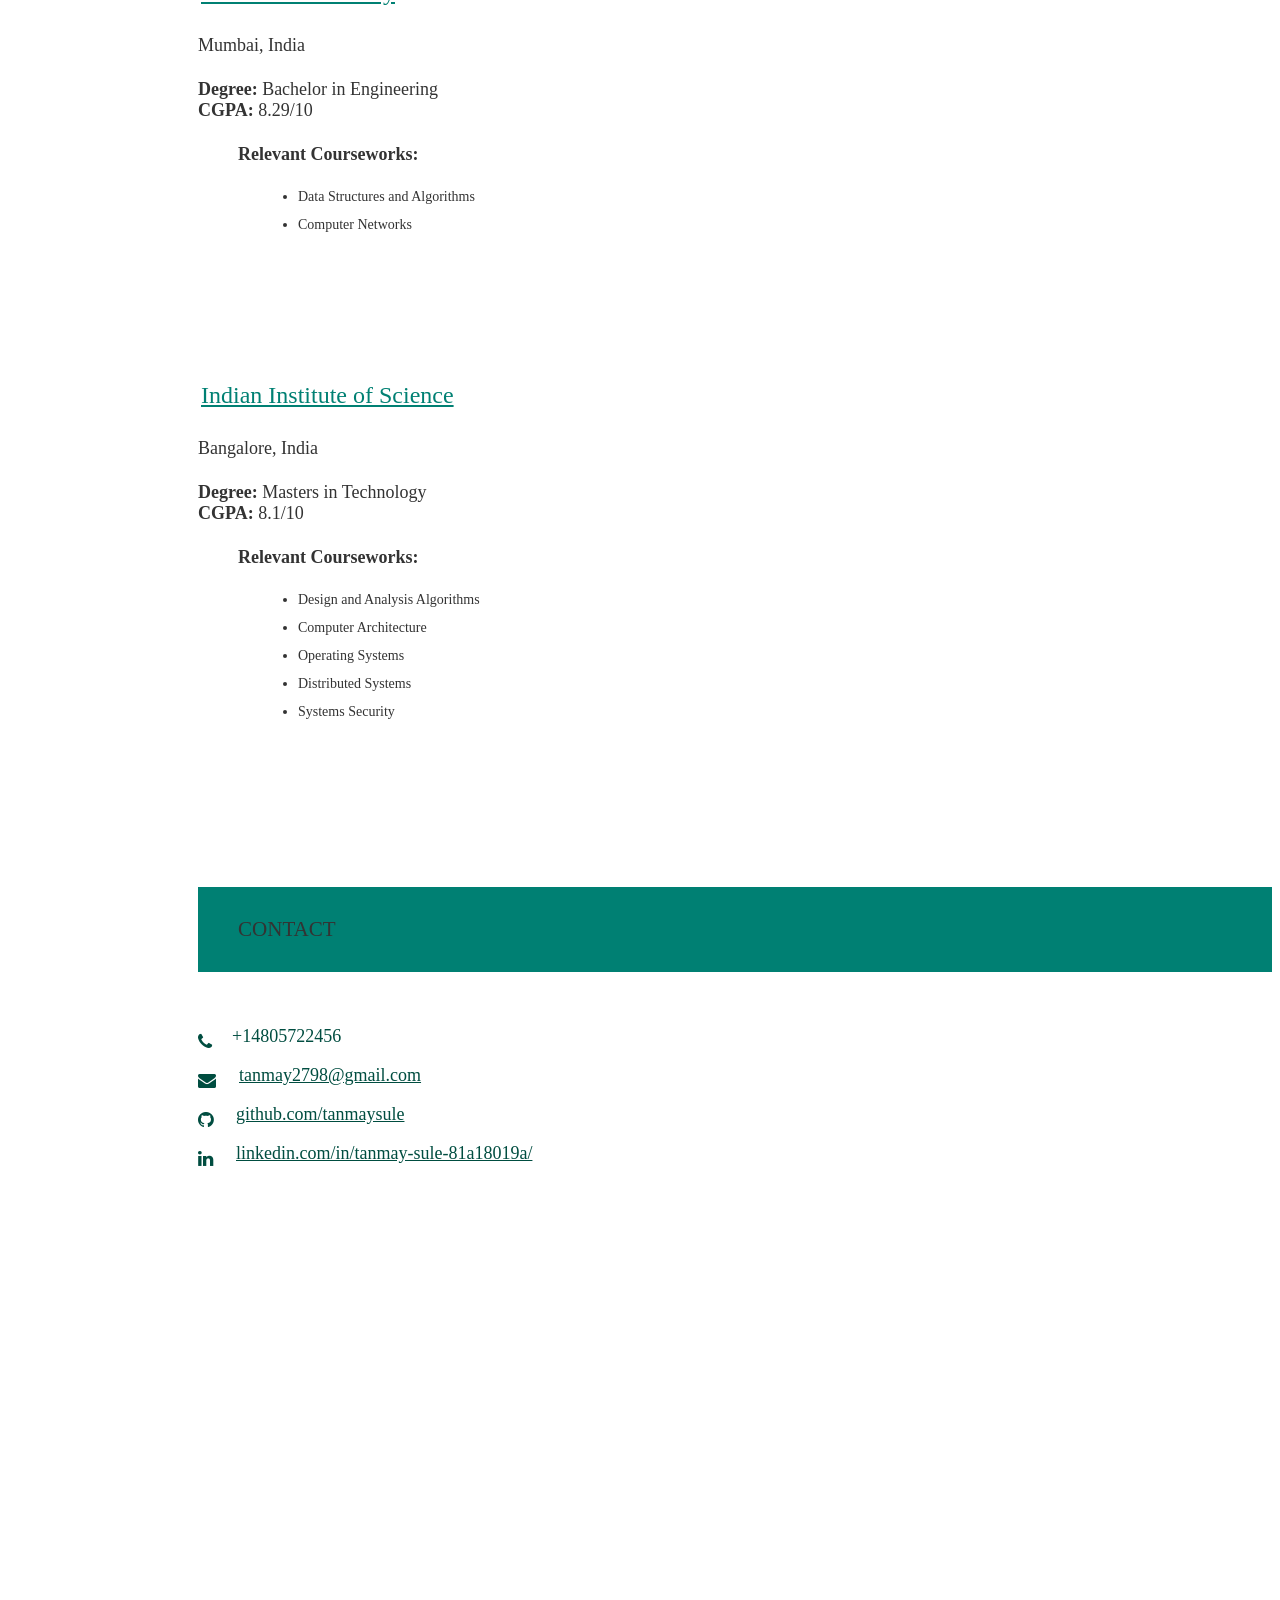
==== commit e080739a: "changed the Readme file" ====
--- a/index.html
+++ b/index.html
@@ -6,13 +6,6 @@
   <meta name="viewport" content="width=device-width initial-scale=1" />
   <meta http-equiv="X-UA-Compatible" content="IE=edge" />
 
-  <!-- Google Tag Manager -->
-  <script>(function(w,d,s,l,i){w[l]=w[l]||[];w[l].push({'gtm.start':
-  new Date().getTime(),event:'gtm.js'});var f=d.getElementsByTagName(s)[0],
-  j=d.createElement(s),dl=l!='dataLayer'?'&l='+l:'';j.async=true;j.src=
-  'https://www.googletagmanager.com/gtm.js?id='+i+dl;f.parentNode.insertBefore(j,f);
-  })(window,document,'script','dataLayer','GTM-PGZH8HT');</script>
-  <!-- End Google Tag Manager -->
 
   <!-- Materialize - Compiled and minified CSS-->
   <link rel="stylesheet" href="//cdnjs.cloudflare.com/ajax/libs/materialize/0.95.3/css/materialize.min.css" />
@@ -20,63 +13,22 @@
   <link rel="stylesheet" href="//maxcdn.bootstrapcdn.com/font-awesome/4.3.0/css/font-awesome.min.css" />
   <!-- Custom Styles-->
   <link rel="stylesheet" href="/assets/css/style.css" />
-  <title>Tanmay Sule | Software Developer</title>
-
-  <!-- Global site tag (gtag.js) - Google Analytics -->
-  <script async src="https://www.googletagmanager.com/gtag/js?id=UA-126939217-2"></script>
-  <script>
-    window.dataLayer = window.dataLayer || [];
-    function gtag() { dataLayer.push(arguments); }
-    gtag('js', new Date());
-
-    gtag('config', 'UA-126939217-2');
-  </script>
+  <title>Tanmay Sule | Engineer</title>
+
 
   <!-- Open Graph-->
   <meta property="og:locale" content="en_US" />
   <meta property="og:type" content="website" />
-  <meta property="og:title" content="Tanmay Sule | Software Developer" />
-  <meta property="og:description" content="Software Developer" />
-  <meta property="og:url" content="https://https://tanmaysule.github.io//" />
-  <meta property="og:site_name" content="Tanmay Sule | Software Developer" />
-  <meta property="article:publisher" content="https://https://tanmaysule.github.io//" />
-  <meta property="og:image" content="https://https://tanmaysule.github.io//examples/preview.JPG" />
-  <!-- Twitter -->
-  <!-- <meta name="twitter:card" content="summary" />
-  <meta name="twitter:site" content="@varad_bhogayata" />
-  <meta name="twitter:title" content="Coder | Technofreak | Explorer | Minimalist | Humane" />
-  <meta name="twitter:description" content="Software Developer" />
-  <meta name="twitter:url" content="https://twitter.com/varad_bhogayata" />
-  <meta name="author" content="Tanmay Sule" />
-  <meta name="description" content="Software Developer with a passion for backend development and ." />
-  <link rel="apple-touch-icon" sizes="57x57" href="/assets/img/favicon/apple-icon-57x57.png" />
-  <link rel="apple-touch-icon" sizes="60x60" href="/assets/img/favicon/apple-icon-60x60.png" />
-  <link rel="apple-touch-icon" sizes="72x72" href="/assets/img/favicon/apple-icon-72x72.png" />
-  <link rel="apple-touch-icon" sizes="76x76" href="/assets/img/favicon/apple-icon-76x76.png" />
-  <link rel="apple-touch-icon" sizes="114x114" href="/assets/img/favicon/apple-icon-114x114.png" />
-  <link rel="apple-touch-icon" sizes="120x120" href="/assets/img/favicon/apple-icon-120x120.png" />
-  <link rel="apple-touch-icon" sizes="144x144" href="/assets/img/favicon/apple-icon-144x144.png" />
-  <link rel="apple-touch-icon" sizes="152x152" href="/assets/img/favicon/apple-icon-152x152.png" />
-  <link rel="apple-touch-icon" sizes="180x180" href="/assets/img/favicon/apple-icon-180x180.png" />
-  <link rel="icon" type="image/png" sizes="192x192" href="/assets/img/favicon/android-icon-192x192.png" />
-  <link rel="icon" type="image/png" sizes="32x32" href="/assets/img/favicon/favicon-32x32.png" />
-  <link rel="icon" type="image/png" sizes="96x96" href="/assets/img/favicon/favicon-96x96.png" />
-  <link rel="icon" type="image/png" sizes="16x16" href="/assets/img/favicon/favicon-16x16.png" />
-  <link rel="manifest" href="/assets/img/favicon/manifest.json" />
-  <meta name="msapplication-TileColor" content="#ffffff" />
-  <meta name="msapplication-TileImage" content="/assets/img/favicon/ms-icon-144x144.png" />
-  <meta name="theme-color" content="#ffffff" />
-  <meta name="robots" content="index, follow" /> -->
-  <!-- Google Site Verification for indexing -->
-  <!-- <meta name="google-site-verification" content="_qxK8tePiU2fhnwlwnJ7pkDFnj1k2EiKq_cYGy1Cb84" /> -->
+  <meta property="og:title" content="Tanmay Sule | Engineer" />
+  <meta property="og:description" content="Engineer" />
+  <meta property="og:url" content="http://tanmaysule.github.io/" />
+  <meta property="og:site_name" content="Tanmay Sule | Engineer" />
+  <meta property="article:publisher" content="http://tanmaysule.github.io/" />
+  <meta property="og:image" content="http://tanmaysule.github.io/examples/preview.JPG" />
 </head>
 
 <body>
-  <!-- Google Tag Manager (noscript) -->
-  <!-- <noscript><iframe src="https://www.googletagmanager.com/ns.html?id=GTM-PGZH8HT"
-  height="0" width="0" style="display:none;visibility:hidden"></iframe>
-  </noscript> -->
-  
+ 
   <!-- Navigation Menu-->
   <!-- Nav class 1 -->
   <nav class="hide-on-small-only">
@@ -154,7 +106,7 @@
       class="button-collapse"><i class="mdi-navigation-menu"></i></a>
     <div class="name-title">
       <a id="name" aria-label="Navigate to the beginning of the page" href="#" class="teal-text">Tanmay
-        Bhogayata</a><span class="black-text">Software Developer</span>
+        Bhogayata</a><span class="black-text">Engineer</span>
     </div>
   </nav>
 
@@ -215,20 +167,6 @@
                   <i class="fa fa-github"></i>
                 </button>
               </a>
-
-              <!-- <a href="https://angel.co/u/varad_bhogayata" target="_blank">
-                <button class="icon-btn angellist">
-                  <i class="fa fa-angellist"></i>
-                </button>
-              </a> -->
-
-              <!-- <a href="https://www.linkedin.com/in/tanmay-sule-81a18019a/" target="_blank">
-                  <span class="fa-stack fa-lg">
-                    <i class="fa fa-circle fa-stack-2x"></i>
-                    <i class="fa fa-linkedin fa-stack-1x fa-inverse"></i>
-
-                  </span>
-              </a> -->
             </div>
             <div class='buttons'>
               <a href="#about" class="readme">Read More</a>
@@ -245,7 +183,7 @@
       <div class="container flow-text">
         <!-- <blockquote>
           <h2>
-            A Software Developer with a passion for Backend Development and Artificial Intelligence.
+            A Engineer with a passion for Backend Development and Artificial Intelligence.
 
           </h2>
         </blockquote> -->
@@ -254,22 +192,9 @@
         </p>
         <p>
           
-          Detail-oriented Software Developer with professional experience in Backend Development, Machine Learning, Computer Vision. I am adept in Python, Django, Flask, SQL, Machine Learning, Computer Vision. 
+          Detail-oriented Engineer with professional experience in Backend Development, Machine Learning, Computer Vision. I am adept in Python, Django, Flask, SQL, Machine Learning, Computer Vision. 
         </p>
-        <!-- <p>
-          Looking for an opportunity to work in a challenging position combining my skills in Software Engineering, which provides professional development, interesting experiences and personal growth.
-        </p> -->
-        <!-- <p>
-          Another Paragraph
-        </p>  -->
-        <!-- <p>
-        <strong>Current Focus</strong>:&nbsp;<a aria-label="Navigate to the Inclusive Design Patterns homepage"
-          href="https://www.smashingmagazine.com/inclusive-design-patterns/">Accessibility</a>&nbsp;//&nbsp;<a
-          aria-label="Navigate to the Full Stack React homepage"
-          href="https://www.fullstackreact.com/">React</a>&nbsp;//&nbsp;<a
-          aria-label='Navigate to the article "Scalable CSS"'
-          href="https://mrmrs.github.io/writing/2016/03/24/scalable-css/">Design Systems</a>
-        </p> -->
+        
       </div>
     </section>
 
@@ -550,7 +475,7 @@
             <div class="card">
               <div class="card-content">
                 <p>
-                  <span class="card-title"><a href="https://www.asu.edu/" target="_blank" class="teal-text hoverline">MUmbai University</a></span>
+                  <span class="card-title"><a href="http://mu.ac.in/" target="_blank" class="teal-text hoverline">MUmbai University</a></span>
                 </p>
                 <p class="brown-text">Mumbai, India</p>
                 <p>
@@ -575,7 +500,7 @@
             <div class="card">
               <div class="card-content">
                 <p>
-                  <span class="card-title"><a href="https://https://iisc.ac.in//" target="_blank" class="teal-text hoverline">Indian Institute of Science</a></span>
+                  <span class="card-title"><a href="http://iisc.ac.in/" target="_blank" class="teal-text hoverline">Indian Institute of Science</a></span>
                 </p>
                 <p class="brown-text">Bangalore, India</p>
                 <p>
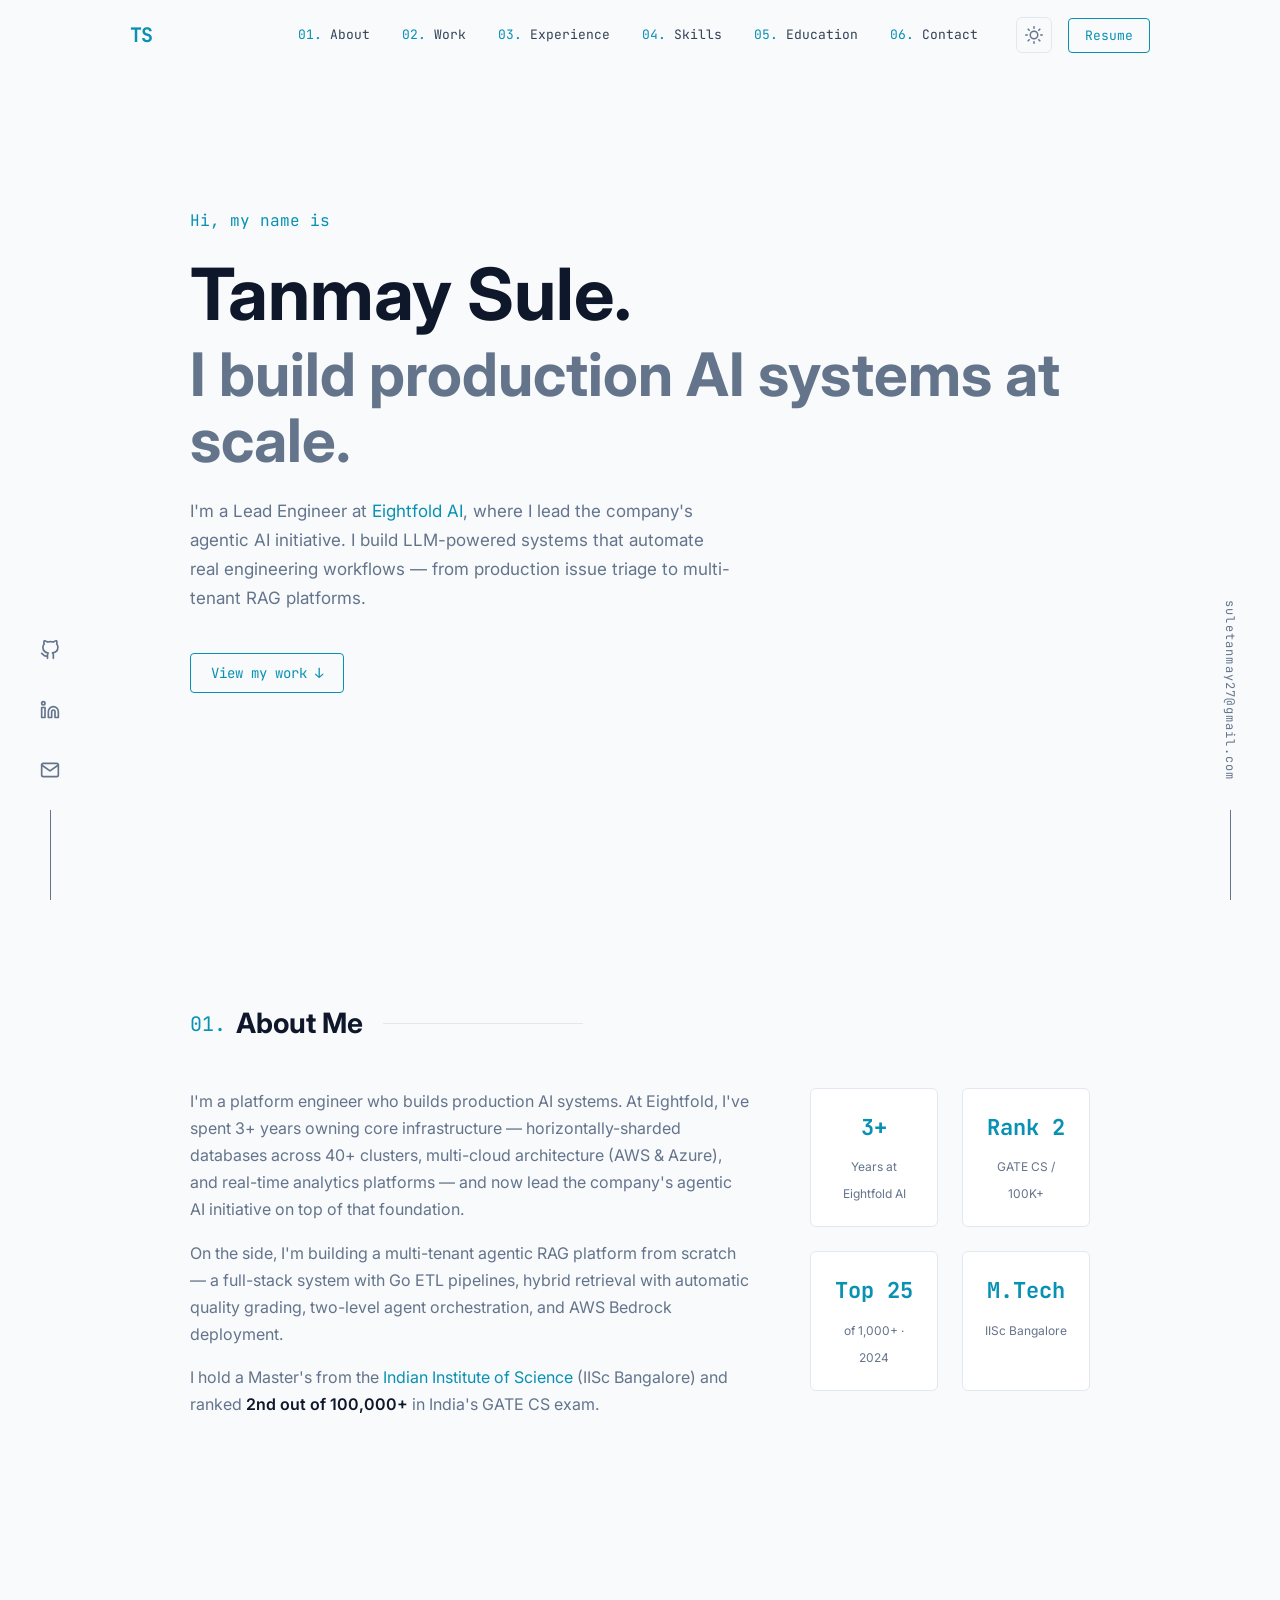
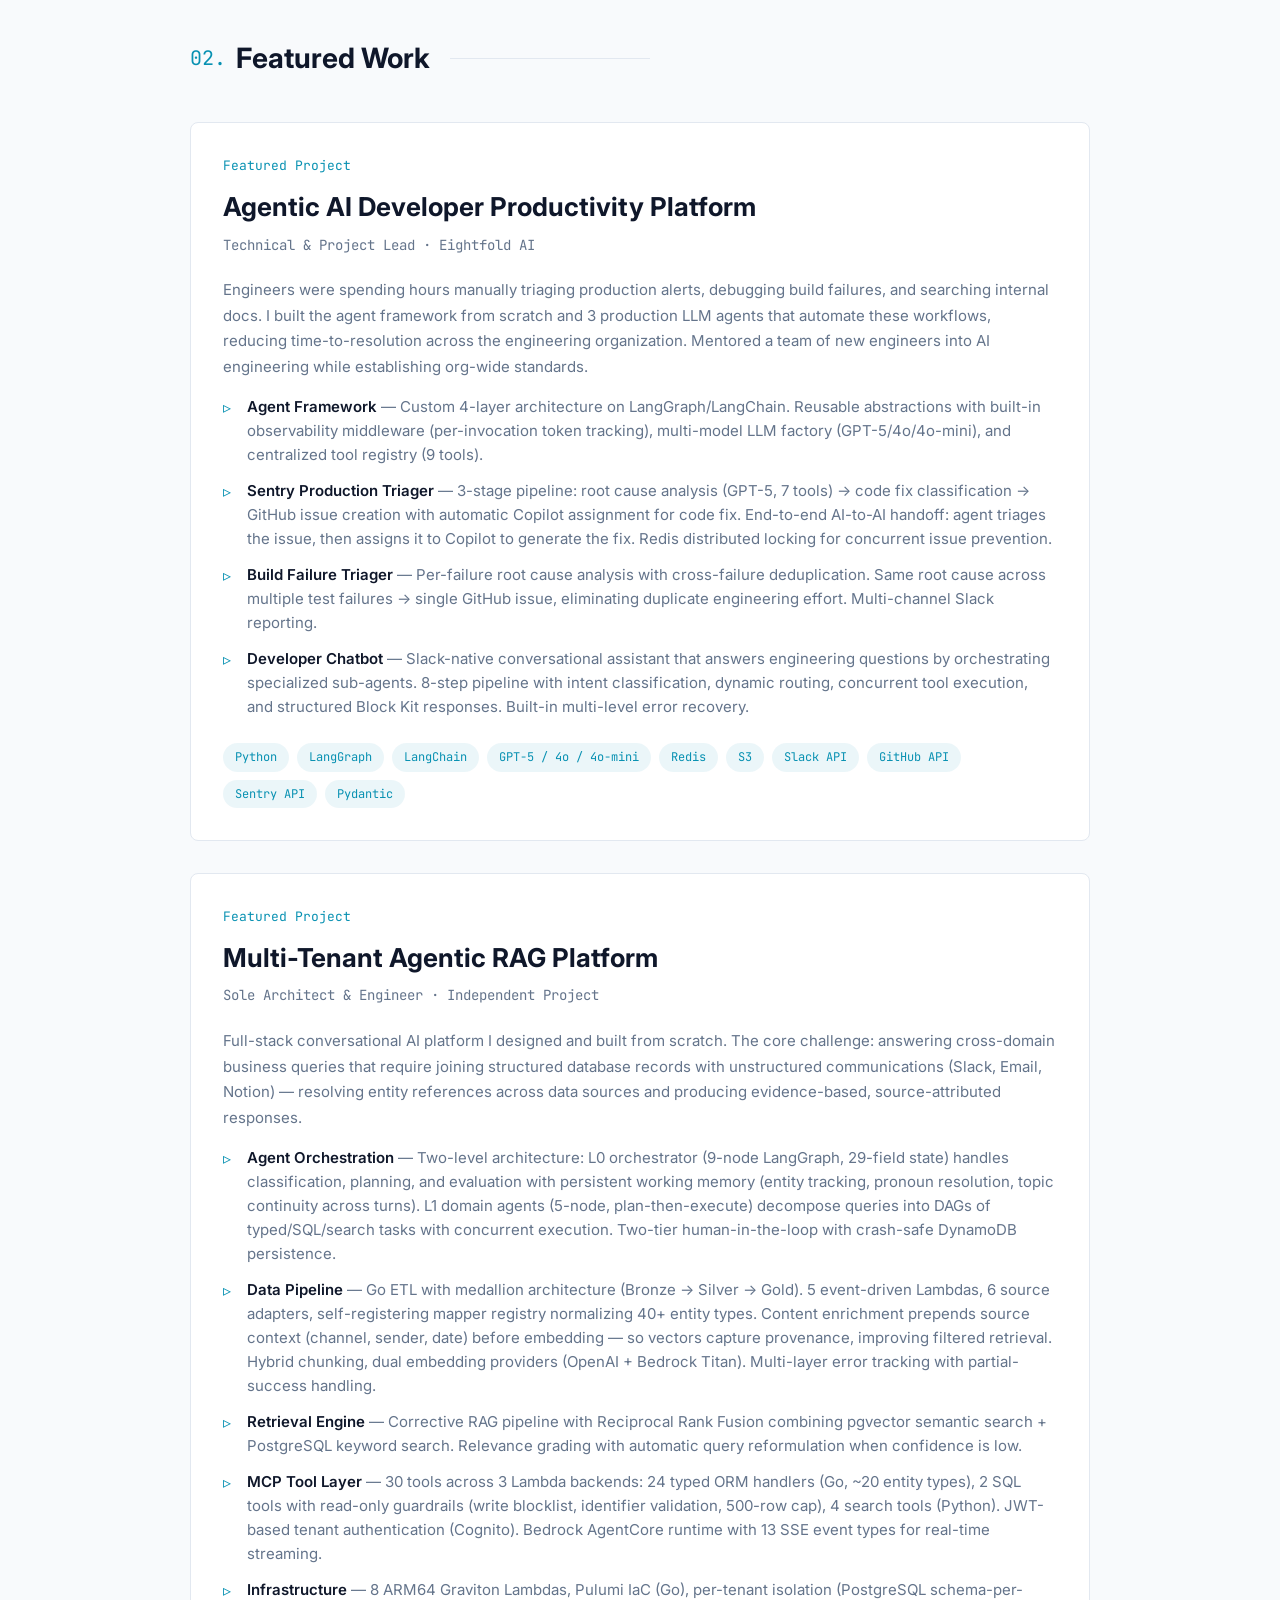
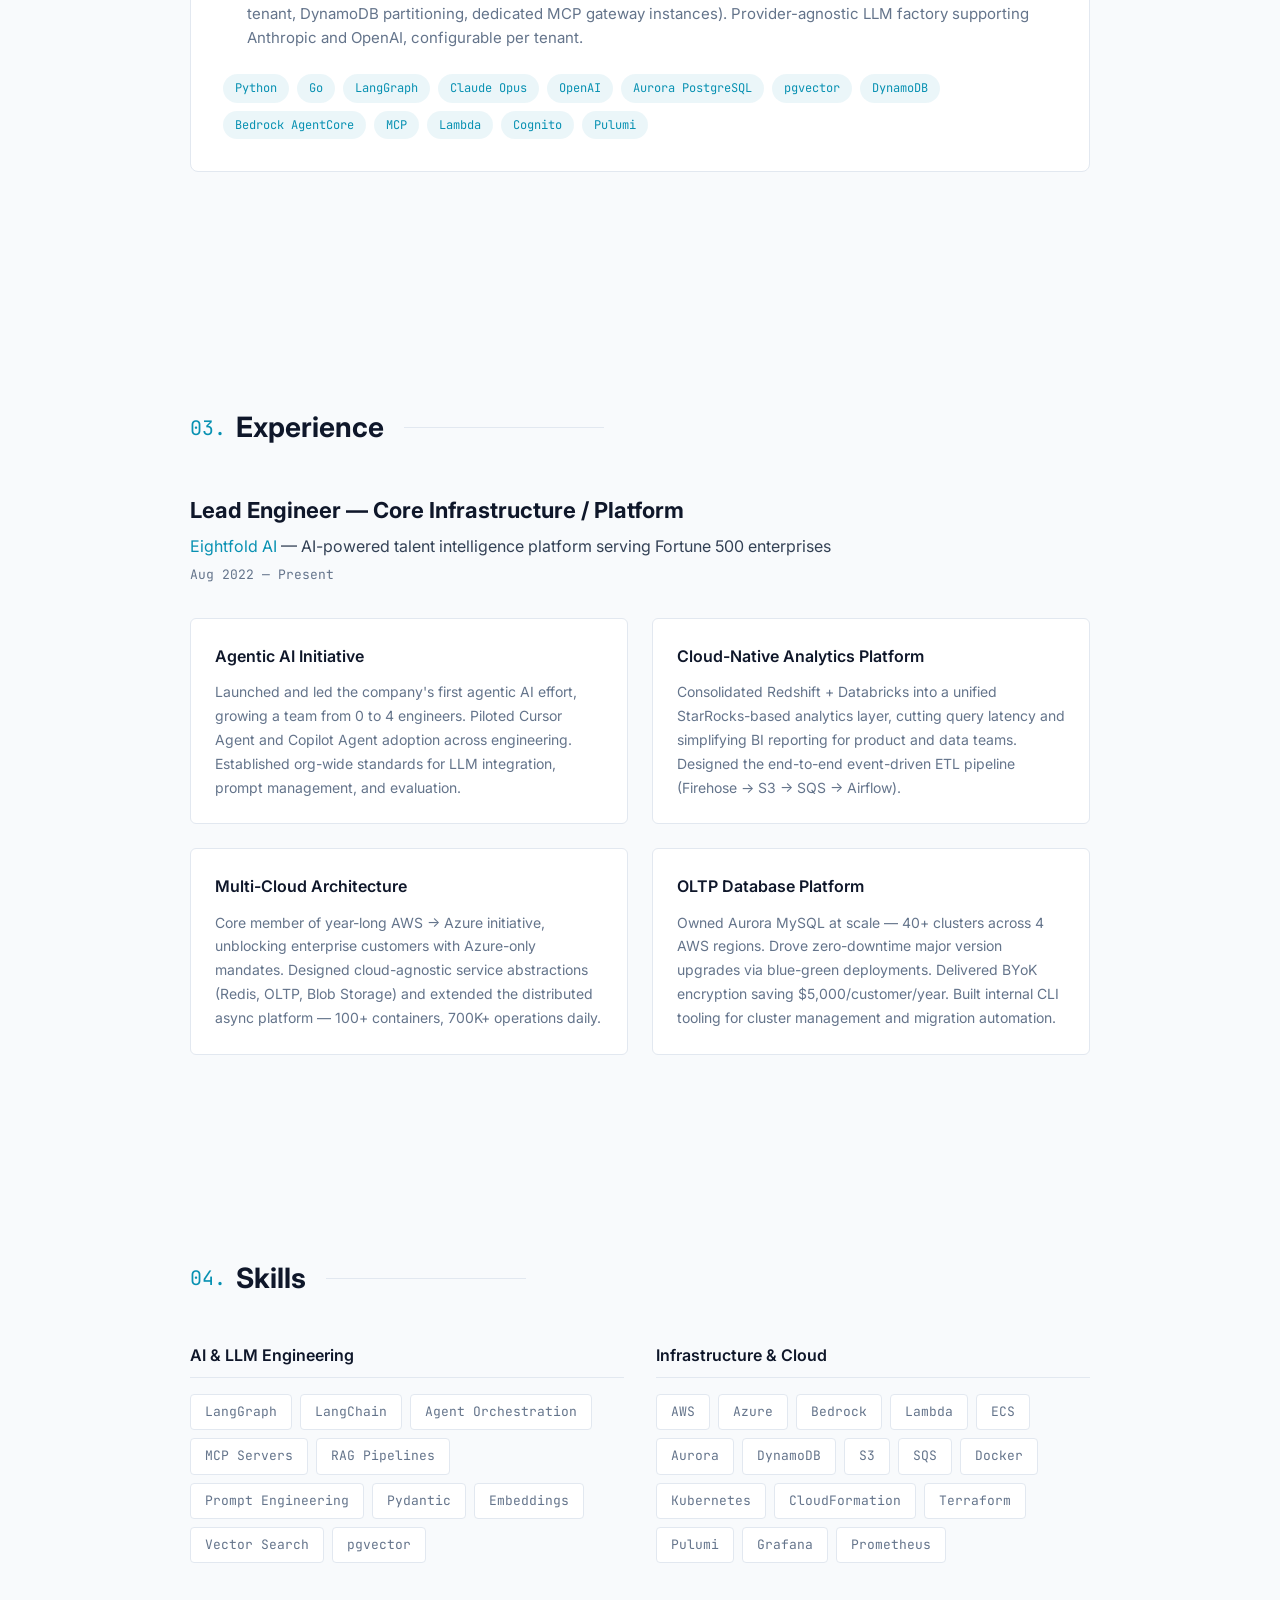
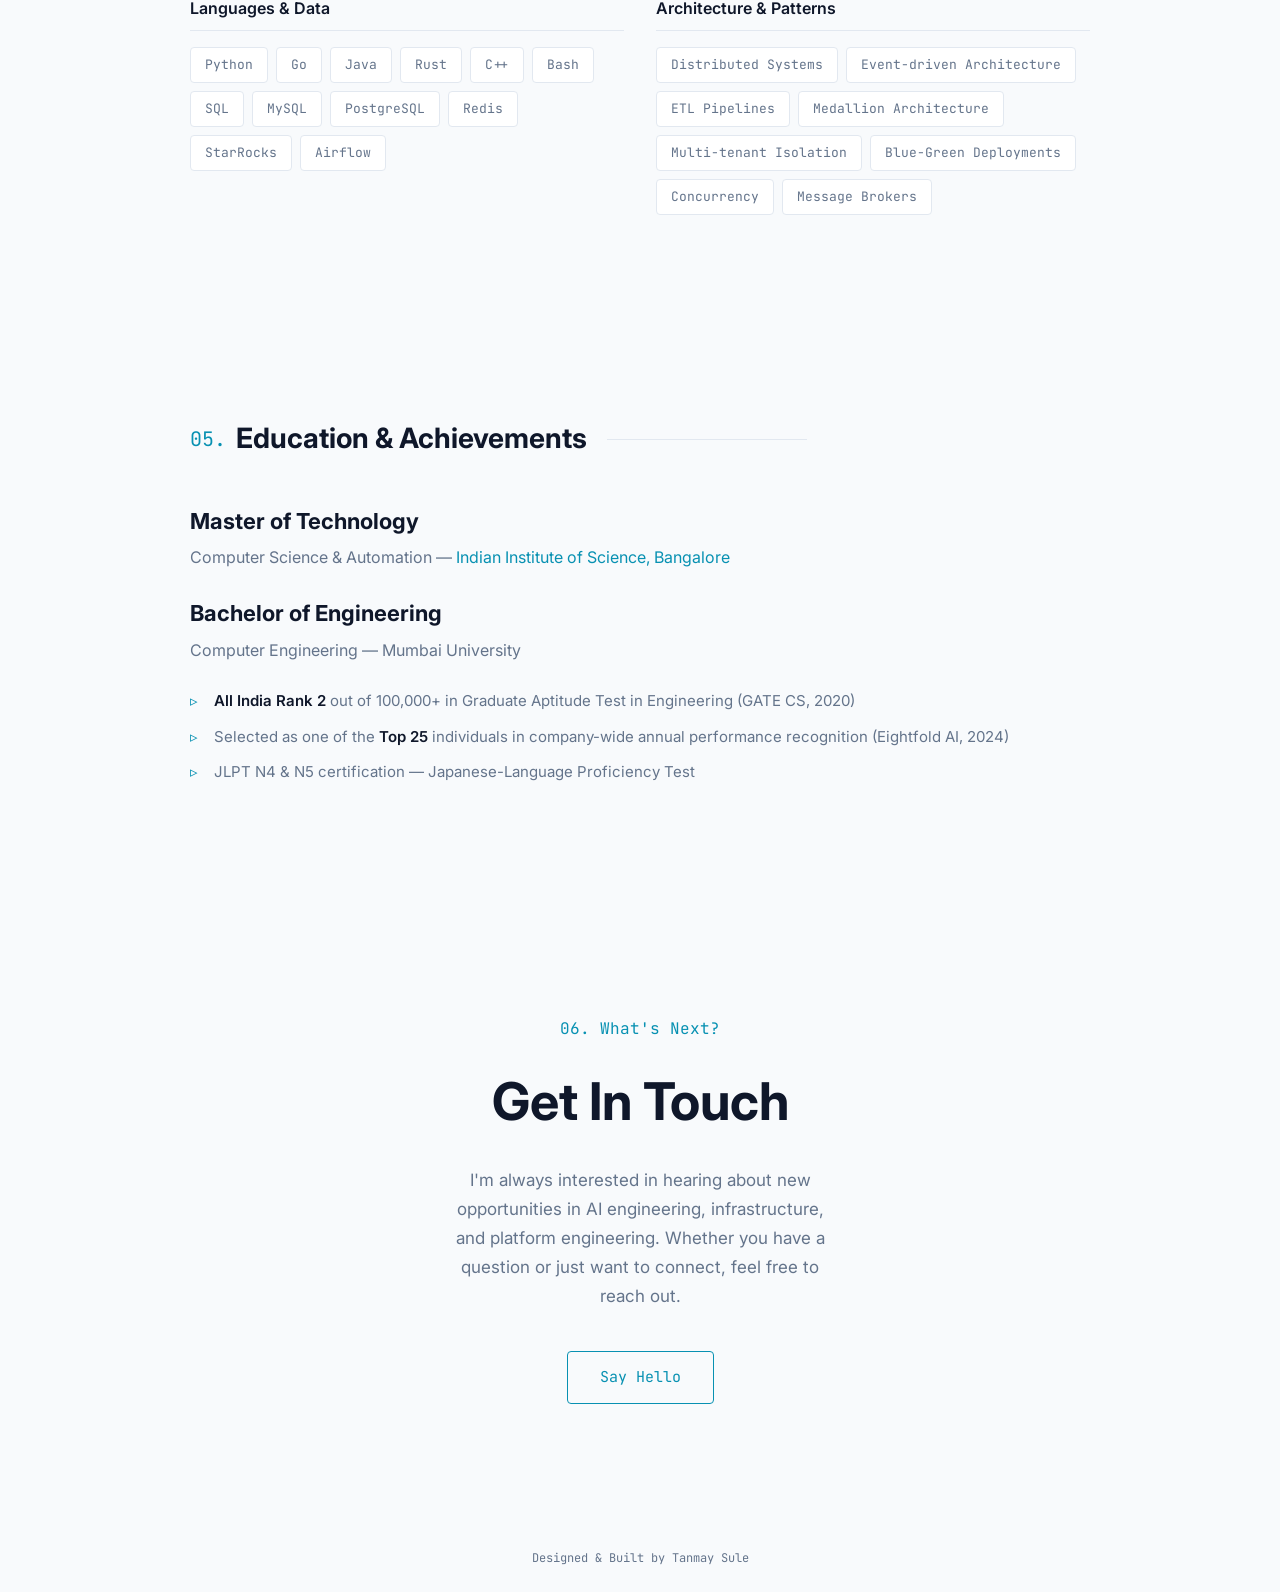
==== commit fc15fa38: "Rebuild portfolio site from scratch Replace old template-based site with a clean, minimalist portfol" ====
--- a/index.html
+++ b/index.html
@@ -1,596 +1,409 @@
-<!-- <!DOCTYPE html> -->
-<html lang="en">
-
+<!DOCTYPE html>
+<html lang="en" data-theme="dark">
 <head>
-  <meta charset="utf-8" />
-  <meta name="viewport" content="width=device-width initial-scale=1" />
-  <meta http-equiv="X-UA-Compatible" content="IE=edge" />
-
-
-  <!-- Materialize - Compiled and minified CSS-->
-  <link rel="stylesheet" href="//cdnjs.cloudflare.com/ajax/libs/materialize/0.95.3/css/materialize.min.css" />
-  <!-- Font Awesome Icon - CSS-->
-  <link rel="stylesheet" href="//maxcdn.bootstrapcdn.com/font-awesome/4.3.0/css/font-awesome.min.css" />
-  <!-- Custom Styles-->
-  <link rel="stylesheet" href="/assets/css/style.css" />
-  <title>Tanmay Sule | Engineer</title>
-
-
-  <!-- Open Graph-->
-  <meta property="og:locale" content="en_US" />
-  <meta property="og:type" content="website" />
-  <meta property="og:title" content="Tanmay Sule | Engineer" />
-  <meta property="og:description" content="Engineer" />
-  <meta property="og:url" content="http://tanmaysule.github.io/" />
-  <meta property="og:site_name" content="Tanmay Sule | Engineer" />
-  <meta property="article:publisher" content="http://tanmaysule.github.io/" />
-  <meta property="og:image" content="http://tanmaysule.github.io/examples/preview.JPG" />
+    <meta charset="UTF-8">
+    <meta name="viewport" content="width=device-width, initial-scale=1.0">
+    <title>Tanmay Sule | Lead Engineer</title>
+    <meta name="description" content="Lead Engineer at Eightfold AI leading the agentic AI initiative. Building LLM-powered agents that automate engineering workflows, and multi-tenant RAG platforms from scratch.">
+    <meta property="og:title" content="Tanmay Sule | Lead Engineer">
+    <meta property="og:description" content="Lead Engineer at Eightfold AI leading the agentic AI initiative. Building LLM-powered agents that automate engineering workflows, and multi-tenant RAG platforms from scratch.">
+    <meta property="og:type" content="website">
+    <meta property="og:url" content="https://tanmaysule.github.io">
+    <link rel="icon" href="data:image/svg+xml,<svg xmlns='http://www.w3.org/2000/svg' viewBox='0 0 100 100'><text y='.9em' font-size='90'>T</text></svg>">
+    <link rel="preconnect" href="https://fonts.googleapis.com">
+    <link rel="preconnect" href="https://fonts.gstatic.com" crossorigin>
+    <link href="https://fonts.googleapis.com/css2?family=Inter:wght@300;400;500;600;700&family=JetBrains+Mono:wght@400;500&display=swap" rel="stylesheet">
+    <link rel="stylesheet" href="assets/css/style.css">
 </head>
-
 <body>
- 
-  <!-- Navigation Menu-->
-  <!-- Nav class 1 -->
-  <nav class="hide-on-small-only">
-    <ul class="side-nav fixed section table-of-contents">
-
-      <li class="logo">
-        <a id="logo-container" aria-label="Navigate to the beginning of the page" href="#intro"
-          class="brand-logo grey-blue-text">
-          <img src="/assets/img/profile.JPG" class="circle img-responsive profile-pic" alt="avatar">
-        </a>
-      </li>
-
-      <li class="bold">
-        <a aria-label="Navigate to the About section" href="#about" class="waves-effect waves-dark teal-text"><i
-            class="mdi-social-person small"></i><span>About</span></a>
-      </li>
-
-      <li class="bold">
-        <!-- mdi-av-web small
-             mdi-av-my-library-books small-->
-        <a aria-label="Navigate to the Projects section" href="#projects" class="waves-effect waves-dark teal-text"><i
-            class="mdi-av-my-library-books small"></i><span>Projects</span></a>
-      </li>
-
-      <li class="bold">
-        <!--
-        ICONS:
-        mdi-action-assessment
-        mdi-social-poll
-        mdi-av-equalizer
-        -->
-        <a aria-label="Navigate to the Skills section" href="#skills" class="waves-effect waves-dark teal-text"><i
-            class="mdi-action-assessment small"></i><span>Skills</span></a>
-      </li>
-      
-      <li class="bold">
-        <!--
-        ICONS:
-        -->
-        <a aria-label="Navigate to the Education section" href="#education" class="waves-effect waves-dark teal-text"><i
-            class="mdi-social-school small"></i><span>Education</span></a>
-      </li>
-
-      <li class="bold">
-        <!-- 
-        1. mdi-communication-contacts
-        2. mdi-content-mail
-        3. mdi-communication-email
-        -->
-        <a aria-label="Navigate to the Contact section" href="#contact" class="waves-effect waves-dark teal-text"><i
-            class="mdi-content-mail small"></i><span>Contact</span></a>
-      </li>
-
-      <li class="bold">
-        <!--
-        ICONS:
-        1. mdi-action-description
-        2. mdi-file-folder
-        3. mdi-file-folder-open
-        4. mdi-file-attachment
-        5. mdi-file-folder-shared
-        -->
-        <!-- <a aria-label="Open Tanmay's resume in a new tab" href="#resume" target="_blank"
-          onclick="window.open('https://drive.google.com/file/d/1fs6vGw0KMEdzff6z8xnmL6F-EoS-r6cL/view?usp=sharing')"
-          class="waves-effect waves-dark teal-text"><i class="mdi-file-folder-open small"></i><span>Resume</span></a> -->
-        <a aria-label="Open Tanmay's resume in a new tab" href="https://drive.google.com/file/d/1fs6vGw0KMEdzff6z8xnmL6F-EoS-r6cL/view?usp=sharing" target="_blank"
-        class="waves-effect waves-dark teal-text"><i class="mdi-file-folder-open small"></i><span>Resume</span></a>  
-      </li>
-    </ul>
-  </nav>
-
-  <!-- Nav class 2 -->
-  <nav class="hide-on-large only trigger z-depth-1">
-    <a aria-label="Toggle visibility of the mobile navbar" href="#" data-activates="slide-out"
-      class="button-collapse"><i class="mdi-navigation-menu"></i></a>
-    <div class="name-title">
-      <a id="name" aria-label="Navigate to the beginning of the page" href="#" class="teal-text">Tanmay
-        Bhogayata</a><span class="black-text">Engineer</span>
+
+    <!-- ========== NAV ========== -->
+    <header id="nav" class="nav">
+        <nav>
+            <a href="#" class="nav__logo" aria-label="Home">TS</a>
+            <button class="nav__toggle" id="nav-toggle" aria-label="Toggle navigation">
+                <span></span><span></span><span></span>
+            </button>
+            <div class="nav__links" id="nav-links">
+                <ol>
+                    <li><a href="#about">About</a></li>
+                    <li><a href="#work">Work</a></li>
+                    <li><a href="#experience">Experience</a></li>
+                    <li><a href="#skills">Skills</a></li>
+                    <li><a href="#education">Education</a></li>
+                    <li><a href="#contact">Contact</a></li>
+                </ol>
+                <div class="nav__actions">
+                    <button class="theme-toggle" id="theme-toggle" aria-label="Toggle theme">
+                        <svg class="icon-sun" xmlns="http://www.w3.org/2000/svg" width="18" height="18" viewBox="0 0 24 24" fill="none" stroke="currentColor" stroke-width="2" stroke-linecap="round" stroke-linejoin="round"><circle cx="12" cy="12" r="5"/><line x1="12" y1="1" x2="12" y2="3"/><line x1="12" y1="21" x2="12" y2="23"/><line x1="4.22" y1="4.22" x2="5.64" y2="5.64"/><line x1="18.36" y1="18.36" x2="19.78" y2="19.78"/><line x1="1" y1="12" x2="3" y2="12"/><line x1="21" y1="12" x2="23" y2="12"/><line x1="4.22" y1="19.78" x2="5.64" y2="18.36"/><line x1="18.36" y1="5.64" x2="19.78" y2="4.22"/></svg>
+                        <svg class="icon-moon" xmlns="http://www.w3.org/2000/svg" width="18" height="18" viewBox="0 0 24 24" fill="none" stroke="currentColor" stroke-width="2" stroke-linecap="round" stroke-linejoin="round"><path d="M21 12.79A9 9 0 1 1 11.21 3 7 7 0 0 0 21 12.79z"/></svg>
+                    </button>
+                    <a href="assets/Tanmay_Sule_Resume.pdf" class="btn btn--outline btn--sm" target="_blank" rel="noopener noreferrer">Resume</a>
+                </div>
+            </div>
+        </nav>
+    </header>
+
+    <!-- ========== SOCIAL SIDEBAR ========== -->
+    <div class="social-sidebar social-sidebar--left" aria-hidden="true">
+        <ul>
+            <li><a href="https://github.com/tanmaysule" target="_blank" rel="noopener noreferrer" aria-label="GitHub"><svg xmlns="http://www.w3.org/2000/svg" width="20" height="20" viewBox="0 0 24 24" fill="none" stroke="currentColor" stroke-width="2" stroke-linecap="round" stroke-linejoin="round"><path d="M9 19c-5 1.5-5-2.5-7-3m14 6v-3.87a3.37 3.37 0 0 0-.94-2.61c3.14-.35 6.44-1.54 6.44-7A5.44 5.44 0 0 0 20 4.77 5.07 5.07 0 0 0 19.91 1S18.73.65 16 2.48a13.38 13.38 0 0 0-7 0C6.27.65 5.09 1 5.09 1A5.07 5.07 0 0 0 5 4.77a5.44 5.44 0 0 0-1.5 3.78c0 5.42 3.3 6.61 6.44 7A3.37 3.37 0 0 0 9 18.13V22"/></svg></a></li>
+            <li><a href="https://www.linkedin.com/in/tanmay-sule-81a18019a/" target="_blank" rel="noopener noreferrer" aria-label="LinkedIn"><svg xmlns="http://www.w3.org/2000/svg" width="20" height="20" viewBox="0 0 24 24" fill="none" stroke="currentColor" stroke-width="2" stroke-linecap="round" stroke-linejoin="round"><path d="M16 8a6 6 0 0 1 6 6v7h-4v-7a2 2 0 0 0-2-2 2 2 0 0 0-2 2v7h-4v-7a6 6 0 0 1 6-6z"/><rect x="2" y="9" width="4" height="12"/><circle cx="4" cy="4" r="2"/></svg></a></li>
+            <li><a href="mailto:suletanmay27@gmail.com" aria-label="Email"><svg xmlns="http://www.w3.org/2000/svg" width="20" height="20" viewBox="0 0 24 24" fill="none" stroke="currentColor" stroke-width="2" stroke-linecap="round" stroke-linejoin="round"><path d="M4 4h16c1.1 0 2 .9 2 2v12c0 1.1-.9 2-2 2H4c-1.1 0-2-.9-2-2V6c0-1.1.9-2 2-2z"/><polyline points="22,6 12,13 2,6"/></svg></a></li>
+        </ul>
     </div>
-  </nav>
-
-  <!-- Nav class 3 -->
-  <nav class="hide-on-large only">
-    <ul id="slide-out" class="side-nav">
-      <li class="bold">
-        <a aria-label="Navigate to the About section" href="#about" class="waves-effect waves-dark teal-text"><i
-            class="mdi-social-person small"></i><span>About</span></a>
-      </li>
-      <li class="bold">
-        <a aria-label="Navigate to the Projects section" href="#projects" class="waves-effect waves-dark teal-text"><i
-            class="mdi-av-my-library-books small"></i><span>Projects</span></a>
-      </li>
-      <li class="bold">
-        <a aria-label="Navigate to the Skills section" href="#skills" class="waves-effect waves-dark teal-text"><i
-            class="mdi-action-assessment small"></i><span>Skills</span></a>
-      </li>
-
-      <li class="bold">
-        <a aria-label="Navigate to the Education section" href="#education" class="waves-effect waves-dark teal-text"><i
-            class="mdi-social-school small"></i><span>Education</span></a>
-      </li>
-      <li class="bold">
-        <a aria-label="Navigate to the Contact section" href="#contact" class="waves-effect waves-dark teal-text"><i
-            class="mdi-content-mail small"></i><span>Contact</span></a>
-      </li>
-      <li class="bold">
-        <a aria-label="Open Tanmay's Resume in a new tab"
-          href="https://drive.google.com/file/d/1fs6vGw0KMEdzff6z8xnmL6F-EoS-r6cL/view?usp=sharing" target="_blank"
-          class="waves-effect waves-dark teal-text"><i class="mdi-file-folder-open small"></i><span>Resume</span></a>
-      </li>
-    </ul>
-  </nav>
-
-  <!-- Main Content-->
-  <main>
-    <!-- First Section: Heading lines and image -->
-    <section id="intro" class="section scrollspy full-height">
-      <div class="overlay"></div>
-      <div class="container">
-        <div class="col-md-9">
-          <div class="content section-padding valign" style="margin-left: 10%; margin-top: 50px;">
-            <div class="caption">
-              <h2>Hi, I'm <span class="teal">Tanmay Sule.</span></h2>
-              <h5 style="color:#fff">A <span class="typing" style="font-weight: 300; color:#004d40"></span></h5>
-              <!-- <h5 style="color:#00796b">A <span class="typing" style="font-weight: 300; color:#fff"></span></h5> -->
-              <h5>Self-driven, quick starter, passionate programmer with a curious mind who enjoys solving a complex and challenging real-world problems.</h5>
-            </div>
-            <div class="social">
-              <a href="https://www.linkedin.com/in/tanmay-sule-81a18019a/" target="_blank">
-                <button class="icon-btn linkedin">
-                  <i class="fa fa-linkedin"></i>
-                </button>
-              </a>
-              <a href="https://github.com/tanmaysule/" target="_blank">
-                <button class="icon-btn github">
-                  <i class="fa fa-github"></i>
-                </button>
-              </a>
-            </div>
-            <div class='buttons'>
-              <a href="#about" class="readme">Read More</a>
-              <a href="#contact" class="contactme">Contact Me</a>
-            </div>
-          </div>
+
+    <div class="social-sidebar social-sidebar--right" aria-hidden="true">
+        <a href="mailto:suletanmay27@gmail.com">suletanmay27@gmail.com</a>
+    </div>
+
+    <!-- ========== MAIN CONTENT ========== -->
+    <main>
+
+        <!-- HERO -->
+        <section id="hero" class="hero">
+            <p class="hero__greeting reveal">Hi, my name is</p>
+            <h1 class="hero__name reveal">Tanmay Sule.</h1>
+            <h2 class="hero__tagline reveal">I build production AI systems at scale.</h2>
+            <p class="hero__description reveal">
+                I'm a Lead Engineer at <a href="https://eightfold.ai" target="_blank" rel="noopener noreferrer">Eightfold AI</a>,
+                where I lead the company's agentic AI initiative. I build LLM-powered systems
+                that automate real engineering workflows &mdash; from production issue triage
+                to multi-tenant RAG platforms.
+            </p>
+            <a href="#work" class="btn btn--outline hero__cta reveal">View my work &darr;</a>
+        </section>
+
+        <!-- ABOUT -->
+        <section id="about" class="section">
+            <h2 class="section__heading reveal"><span class="section__number">01.</span> About Me</h2>
+            <div class="about__content">
+                <div class="about__text reveal">
+                    <p>
+                        I'm a platform engineer who builds production AI systems. At Eightfold, I've spent 3+ years
+                        owning core infrastructure &mdash; horizontally-sharded databases across 40+ clusters,
+                        multi-cloud architecture (AWS &amp; Azure), and real-time analytics platforms &mdash; and now
+                        lead the company's agentic AI initiative on top of that foundation.
+                    </p>
+                    <p>
+                        On the side, I'm building a multi-tenant agentic RAG platform from scratch &mdash; a full-stack
+                        system with Go ETL pipelines, hybrid retrieval with automatic quality grading,
+                        two-level agent orchestration, and AWS Bedrock deployment.
+                    </p>
+                    <p>
+                        I hold a Master's from the <a href="https://iisc.ac.in" target="_blank" rel="noopener noreferrer">Indian Institute of Science</a>
+                        (IISc Bangalore) and ranked <strong>2nd out of 100,000+</strong> in India's GATE CS exam.
+                    </p>
+                </div>
+                <div class="about__stats reveal">
+                    <div class="stat">
+                        <span class="stat__number">3+</span>
+                        <span class="stat__label">Years at Eightfold AI</span>
+                    </div>
+                    <div class="stat">
+                        <span class="stat__number">Rank 2</span>
+                        <span class="stat__label">GATE CS / 100K+</span>
+                    </div>
+                    <div class="stat">
+                        <span class="stat__number">Top 25</span>
+                        <span class="stat__label">of 1,000+ &middot; 2024</span>
+                    </div>
+                    <div class="stat">
+                        <span class="stat__number">M.Tech</span>
+                        <span class="stat__label">IISc Bangalore</span>
+                    </div>
+                </div>
+            </div>
+        </section>
+
+        <!-- FEATURED WORK -->
+        <section id="work" class="section">
+            <h2 class="section__heading reveal"><span class="section__number">02.</span> Featured Work</h2>
+
+            <!-- Project 1 -->
+            <div id="agentic-platform" class="project reveal">
+                <div class="project__label">Featured Project</div>
+                <h3 class="project__title">Agentic AI Developer Productivity Platform</h3>
+                <p class="project__role">Technical &amp; Project Lead &middot; Eightfold AI</p>
+                <div class="project__body">
+                    <p>
+                        Engineers were spending hours manually triaging production alerts, debugging build failures,
+                        and searching internal docs. I built the agent framework from scratch and 3 production LLM agents
+                        that automate these workflows, reducing time-to-resolution across the engineering organization.
+                        Mentored a team of new engineers into AI engineering while establishing org-wide standards.
+                    </p>
+                    <ul class="project__highlights">
+                        <li>
+                            <strong>Agent Framework</strong> &mdash; Custom 4-layer architecture on LangGraph/LangChain.
+                            Reusable abstractions with built-in observability middleware (per-invocation token tracking),
+                            multi-model LLM factory (GPT-5/4o/4o-mini), and centralized tool registry (9 tools).
+                        </li>
+                        <li>
+                            <strong>Sentry Production Triager</strong> &mdash; 3-stage pipeline: root cause analysis (GPT-5, 7 tools)
+                            &rarr; code fix classification &rarr; GitHub issue creation with automatic Copilot assignment
+                            for code fix. End-to-end AI-to-AI handoff: agent triages the issue, then assigns it to
+                            Copilot to generate the fix. Redis distributed locking for concurrent issue prevention.
+                        </li>
+                        <li>
+                            <strong>Build Failure Triager</strong> &mdash; Per-failure root cause analysis with cross-failure
+                            deduplication. Same root cause across multiple test failures &rarr; single GitHub issue,
+                            eliminating duplicate engineering effort. Multi-channel Slack reporting.
+                        </li>
+                        <li>
+                            <strong>Developer Chatbot</strong> &mdash; Slack-native conversational assistant that answers
+                            engineering questions by orchestrating specialized sub-agents. 8-step pipeline with
+                            intent classification, dynamic routing, concurrent tool execution, and structured
+                            Block Kit responses. Built-in multi-level error recovery.
+                        </li>
+                    </ul>
+                </div>
+                <ul class="project__tech">
+                    <li>Python</li>
+                    <li>LangGraph</li>
+                    <li>LangChain</li>
+                    <li>GPT-5 / 4o / 4o-mini</li>
+                    <li>Redis</li>
+                    <li>S3</li>
+                    <li>Slack API</li>
+                    <li>GitHub API</li>
+                    <li>Sentry API</li>
+                    <li>Pydantic</li>
+                </ul>
+            </div>
+
+            <!-- Project 2 -->
+            <div id="rag-platform" class="project reveal">
+                <div class="project__label">Featured Project</div>
+                <h3 class="project__title">Multi-Tenant Agentic RAG Platform</h3>
+                <p class="project__role">Sole Architect &amp; Engineer &middot; Independent Project</p>
+                <div class="project__body">
+                    <p>
+                        Full-stack conversational AI platform I designed and built from scratch. The core challenge:
+                        answering cross-domain business queries that require joining structured database records
+                        with unstructured communications (Slack, Email, Notion) &mdash; resolving entity references
+                        across data sources and producing evidence-based, source-attributed responses.
+                    </p>
+                    <ul class="project__highlights">
+                        <li>
+                            <strong>Agent Orchestration</strong> &mdash; Two-level architecture: L0 orchestrator
+                            (9-node LangGraph, 29-field state) handles classification, planning, and evaluation with
+                            persistent working memory (entity tracking, pronoun resolution, topic continuity across turns).
+                            L1 domain agents (5-node, plan-then-execute) decompose queries into DAGs of typed/SQL/search
+                            tasks with concurrent execution. Two-tier human-in-the-loop with crash-safe DynamoDB persistence.
+                        </li>
+                        <li>
+                            <strong>Data Pipeline</strong> &mdash; Go ETL with medallion architecture (Bronze &rarr; Silver &rarr; Gold).
+                            5 event-driven Lambdas, 6 source adapters, self-registering mapper registry normalizing
+                            40+ entity types. Content enrichment prepends source context (channel, sender, date) before
+                            embedding &mdash; so vectors capture provenance, improving filtered retrieval. Hybrid chunking,
+                            dual embedding providers (OpenAI + Bedrock Titan). Multi-layer error tracking with
+                            partial-success handling.
+                        </li>
+                        <li>
+                            <strong>Retrieval Engine</strong> &mdash; Corrective RAG pipeline with Reciprocal Rank Fusion
+                            combining pgvector semantic search + PostgreSQL keyword search. Relevance grading with automatic
+                            query reformulation when confidence is low.
+                        </li>
+                        <li>
+                            <strong>MCP Tool Layer</strong> &mdash; 30 tools across 3 Lambda backends: 24 typed ORM handlers
+                            (Go, ~20 entity types), 2 SQL tools with read-only guardrails (write blocklist, identifier
+                            validation, 500-row cap), 4 search tools (Python). JWT-based tenant authentication (Cognito).
+                            Bedrock AgentCore runtime with 13 SSE event types for real-time streaming.
+                        </li>
+                        <li>
+                            <strong>Infrastructure</strong> &mdash; 8 ARM64 Graviton Lambdas, Pulumi IaC (Go), per-tenant isolation
+                            (PostgreSQL schema-per-tenant, DynamoDB partitioning, dedicated MCP gateway instances).
+                            Provider-agnostic LLM factory supporting Anthropic and OpenAI, configurable per tenant.
+                        </li>
+                    </ul>
+                </div>
+                <ul class="project__tech">
+                    <li>Python</li>
+                    <li>Go</li>
+                    <li>LangGraph</li>
+                    <li>Claude Opus</li>
+                    <li>OpenAI</li>
+                    <li>Aurora PostgreSQL</li>
+                    <li>pgvector</li>
+                    <li>DynamoDB</li>
+                    <li>Bedrock AgentCore</li>
+                    <li>MCP</li>
+                    <li>Lambda</li>
+                    <li>Cognito</li>
+                    <li>Pulumi</li>
+                </ul>
+            </div>
+        </section>
+
+        <!-- EXPERIENCE -->
+        <section id="experience" class="section">
+            <h2 class="section__heading reveal"><span class="section__number">03.</span> Experience</h2>
+            <div class="experience reveal">
+                <div class="experience__header">
+                    <h3>Lead Engineer &mdash; Core Infrastructure / Platform</h3>
+                    <p class="experience__company">
+                        <a href="https://eightfold.ai" target="_blank" rel="noopener noreferrer">Eightfold AI</a>
+                        &mdash; AI-powered talent intelligence platform serving Fortune 500 enterprises
+                    </p>
+                    <p class="experience__period">Aug 2022 &mdash; Present</p>
+                </div>
+                <div class="experience__items">
+                    <div class="experience__item">
+                        <h4>Agentic AI Initiative</h4>
+                        <p>
+                            Launched and led the company's first agentic AI effort, growing a team from 0 to 4 engineers.
+                            Piloted Cursor Agent and Copilot Agent adoption across engineering. Established org-wide
+                            standards for LLM integration, prompt management, and evaluation.
+                        </p>
+                    </div>
+                    <div class="experience__item">
+                        <h4>Cloud-Native Analytics Platform</h4>
+                        <p>
+                            Consolidated Redshift + Databricks into a unified StarRocks-based analytics layer, cutting
+                            query latency and simplifying BI reporting for product and data teams. Designed the end-to-end
+                            event-driven ETL pipeline (Firehose &rarr; S3 &rarr; SQS &rarr; Airflow).
+                        </p>
+                    </div>
+                    <div class="experience__item">
+                        <h4>Multi-Cloud Architecture</h4>
+                        <p>
+                            Core member of year-long AWS &rarr; Azure initiative, unblocking enterprise customers with
+                            Azure-only mandates. Designed cloud-agnostic service abstractions (Redis, OLTP, Blob Storage)
+                            and extended the distributed async platform &mdash; 100+ containers, 700K+ operations daily.
+                        </p>
+                    </div>
+                    <div class="experience__item">
+                        <h4>OLTP Database Platform</h4>
+                        <p>
+                            Owned Aurora MySQL at scale &mdash; 40+ clusters across 4 AWS regions. Drove zero-downtime
+                            major version upgrades via blue-green deployments. Delivered BYoK encryption saving
+                            $5,000/customer/year. Built internal CLI tooling for cluster management and migration automation.
+                        </p>
+                    </div>
+                </div>
+            </div>
+        </section>
+
+        <!-- SKILLS -->
+        <section id="skills" class="section">
+            <h2 class="section__heading reveal"><span class="section__number">04.</span> Skills</h2>
+            <div class="skills__grid reveal">
+                <div class="skills__category">
+                    <h4>AI &amp; LLM Engineering</h4>
+                    <ul>
+                        <li>LangGraph</li>
+                        <li>LangChain</li>
+                        <li>Agent Orchestration</li>
+                        <li>MCP Servers</li>
+                        <li>RAG Pipelines</li>
+                        <li>Prompt Engineering</li>
+                        <li>Pydantic</li>
+                        <li>Embeddings</li>
+                        <li>Vector Search</li>
+                        <li>pgvector</li>
+                    </ul>
+                </div>
+                <div class="skills__category">
+                    <h4>Infrastructure &amp; Cloud</h4>
+                    <ul>
+                        <li>AWS</li>
+                        <li>Azure</li>
+                        <li>Bedrock</li>
+                        <li>Lambda</li>
+                        <li>ECS</li>
+                        <li>Aurora</li>
+                        <li>DynamoDB</li>
+                        <li>S3</li>
+                        <li>SQS</li>
+                        <li>Docker</li>
+                        <li>Kubernetes</li>
+                        <li>CloudFormation</li>
+                        <li>Terraform</li>
+                        <li>Pulumi</li>
+                        <li>Grafana</li>
+                        <li>Prometheus</li>
+                    </ul>
+                </div>
+                <div class="skills__category">
+                    <h4>Languages &amp; Data</h4>
+                    <ul>
+                        <li>Python</li>
+                        <li>Go</li>
+                        <li>Java</li>
+                        <li>Rust</li>
+                        <li>C++</li>
+                        <li>Bash</li>
+                        <li>SQL</li>
+                        <li>MySQL</li>
+                        <li>PostgreSQL</li>
+                        <li>Redis</li>
+                        <li>StarRocks</li>
+                        <li>Airflow</li>
+                    </ul>
+                </div>
+                <div class="skills__category">
+                    <h4>Architecture &amp; Patterns</h4>
+                    <ul>
+                        <li>Distributed Systems</li>
+                        <li>Event-driven Architecture</li>
+                        <li>ETL Pipelines</li>
+                        <li>Medallion Architecture</li>
+                        <li>Multi-tenant Isolation</li>
+                        <li>Blue-Green Deployments</li>
+                        <li>Concurrency</li>
+                        <li>Message Brokers</li>
+                    </ul>
+                </div>
+            </div>
+        </section>
+
+        <!-- EDUCATION -->
+        <section id="education" class="section">
+            <h2 class="section__heading reveal"><span class="section__number">05.</span> Education &amp; Achievements</h2>
+            <div class="education reveal">
+                <div class="education__degree">
+                    <h3>Master of Technology</h3>
+                    <p class="education__school">Computer Science &amp; Automation &mdash; <a href="https://iisc.ac.in" target="_blank" rel="noopener noreferrer">Indian Institute of Science, Bangalore</a></p>
+                </div>
+                <div class="education__degree" style="margin-top: 24px;">
+                    <h3>Bachelor of Engineering</h3>
+                    <p class="education__school">Computer Engineering &mdash; Mumbai University</p>
+                </div>
+                <ul class="education__achievements">
+                    <li><strong>All India Rank 2</strong> out of 100,000+ in Graduate Aptitude Test in Engineering (GATE CS, 2020)</li>
+                    <li>Selected as one of the <strong>Top 25</strong> individuals in company-wide annual performance recognition (Eightfold AI, 2024)</li>
+                    <li>JLPT N4 &amp; N5 certification &mdash; Japanese-Language Proficiency Test</li>
+                </ul>
+            </div>
+        </section>
+
+        <!-- CONTACT -->
+        <section id="contact" class="section section--contact">
+            <p class="section__overline reveal">06. What's Next?</p>
+            <h2 class="contact__heading reveal">Get In Touch</h2>
+            <p class="contact__text reveal">
+                I'm always interested in hearing about new opportunities in AI engineering,
+                infrastructure, and platform engineering. Whether you have a question or just
+                want to connect, feel free to reach out.
+            </p>
+            <a href="mailto:suletanmay27@gmail.com" class="btn btn--outline btn--lg reveal">Say Hello</a>
+        </section>
+
+    </main>
+
+    <!-- ========== FOOTER ========== -->
+    <footer class="footer">
+        <div class="footer__links">
+            <a href="https://github.com/tanmaysule" target="_blank" rel="noopener noreferrer" aria-label="GitHub">
+                <svg xmlns="http://www.w3.org/2000/svg" width="18" height="18" viewBox="0 0 24 24" fill="none" stroke="currentColor" stroke-width="2" stroke-linecap="round" stroke-linejoin="round"><path d="M9 19c-5 1.5-5-2.5-7-3m14 6v-3.87a3.37 3.37 0 0 0-.94-2.61c3.14-.35 6.44-1.54 6.44-7A5.44 5.44 0 0 0 20 4.77 5.07 5.07 0 0 0 19.91 1S18.73.65 16 2.48a13.38 13.38 0 0 0-7 0C6.27.65 5.09 1 5.09 1A5.07 5.07 0 0 0 5 4.77a5.44 5.44 0 0 0-1.5 3.78c0 5.42 3.3 6.61 6.44 7A3.37 3.37 0 0 0 9 18.13V22"/></svg>
+            </a>
+            <a href="https://www.linkedin.com/in/tanmay-sule-81a18019a/" target="_blank" rel="noopener noreferrer" aria-label="LinkedIn">
+                <svg xmlns="http://www.w3.org/2000/svg" width="18" height="18" viewBox="0 0 24 24" fill="none" stroke="currentColor" stroke-width="2" stroke-linecap="round" stroke-linejoin="round"><path d="M16 8a6 6 0 0 1 6 6v7h-4v-7a2 2 0 0 0-2-2 2 2 0 0 0-2 2v7h-4v-7a6 6 0 0 1 6-6z"/><rect x="2" y="9" width="4" height="12"/><circle cx="4" cy="4" r="2"/></svg>
+            </a>
         </div>
-      </div>
-    </section>
-
-    <!-- Second Section: About -->
-    <section id="about" class="section scrollspy">
-      <h3 class="page-title white-text teal">About</h3>
-      <div class="container flow-text">
-        <!-- <blockquote>
-          <h2>
-            A Engineer with a passion for Backend Development and Artificial Intelligence.
-
-          </h2>
-        </blockquote> -->
-        <p>
-          I am a Computer Science Grad Student at Indian Institute of Science, Bangalore. 
-        </p>
-        <p>
-          
-          Detail-oriented Engineer with professional experience in Backend Development, Machine Learning, Computer Vision. I am adept in Python, Django, Flask, SQL, Machine Learning, Computer Vision. 
-        </p>
-        
-      </div>
-    </section>
-
-
-    <!-- Third Section: Projects -->
-    <section id="projects" class="section scrollspy">
-      <h3 class="page-title white-text teal">Projects</h3>
-      <div class="container">
-        <div class="row">
-
-          <div class="col s12 m6 l6">
-            <div class="card medium">
-              <div class="card-image waves-effect waves-block waves-light">
-                <img alt="music streaming app" src="/assets/img/Savaari.png" style="height: 100%; width: 100%" class="activator" />
-              </div>
-              <div class="card-content">
-                <span class="card-title activator teal-text hoverline">Savaari<i
-                    class="mdi-navigation-more-vert right"></i></span>
-                <p>
-                  A Cab-hailing software using Spring Boot and Akka.
-                </p>
-              </div>
-              <div class="card-reveal">
-                <!-- TODO: change this -- only close button -->
-                <!-- <span class="card-title brown-text">Accomplishments<i class="mdi-navigation-close right"></i></span> -->
-                <span class="card-title grey-text"><small>Accomplishments</small><i
-                    class="mdi-navigation-close right"></i></span>
-                <ul>
-                  <li><b>Tools:</b> Java, SpringBoot, Kubernetes, Akka</li>
-                  <li>Savaari is a service provided to keep track of the cabs preent in your company and 
-                    assign appropiate cab to the customer requesting the cab by taking into account the distance of the 
-                    cabs from the customer and the account balance of the customer.</li>
-
-
-                </ul>
-                <div class="card-action">
-                  <a aria-label="Visit the GitHub repo for  project" href="https://github.com/tanmaysule/Savaari"
-                    target="_blank" data-position="top" data-tooltip="View Source"
-                    class="btn-floating btn-large waves-effect waves-light blue-grey tooltipped"><i
-                      class="fa fa-github"></i></a>
-                </div>
-              </div>
-            </div>
-          </div>
-
-          <div class="col s12 m6 l6">
-            <div class="card medium">
-              <div class="card-image waves-effect waves-block waves-light">
-                <img alt="music streaming app" src="/assets/img/project-music-player.png" style="height: 100%; width: 100%" class="activator" />
-              </div>
-              <div class="card-content">
-                <span class="card-title activator teal-text hoverline">Music Player Web-App<i
-                    class="mdi-navigation-more-vert right"></i></span>
-                <p>
-                  A music streaming web app based on Django
-                </p>
-              </div>
-              <div class="card-reveal">
-                <!-- TODO: change this -- only close button -->
-                <!-- <span class="card-title brown-text">Accomplishments<i class="mdi-navigation-close right"></i></span> -->
-                <span class="card-title grey-text"><small>Accomplishments</small><i
-                    class="mdi-navigation-close right"></i></span>
-                <ul>
-                  <li><b>Tools:</b> Django, HTML, CSS, Bootstrap, SQLite, AWS S3, Heroku</li>
-                  <li>Register/login to the web app(with OAuth-based Google Sign-In).</li>
-                  <li>Search and filter songs based on language and singer.</li>
-                  <li>Create multiple playlists and add/remove songs to/from playlist.</li>
-                  <li>Scroll through recently played/viewed songs.</li>
-
-
-                </ul>
-                <div class="card-action">
-                  <a aria-label="Visit " href="https://galvanic-music.herokuapp.com/" target="_blank" data-position="top"
-                    data-tooltip="View Online"
-                    class="btn-floating btn-large waves-effect waves-light blue-grey tooltipped"><i
-                      class="fa fa-external-link"></i></a>
-                  <a aria-label="Visit the GitHub repo for  project" href="https://github.com/tanmaysule/music-player"
-                    target="_blank" data-position="top" data-tooltip="View Source"
-                    class="btn-floating btn-large waves-effect waves-light blue-grey tooltipped"><i
-                      class="fa fa-github"></i></a>
-                </div>
-              </div>
-            </div>
-          </div>
-
-          <div class="col s12 m6 l6">
-            <div class="card medium">
-              <div class="card-image waves-effect waves-block waves-light">
-                <img alt="music streaming app" src="/assets/img/project-music-player.png" style="height: 100%; width: 100%" class="activator" />
-              </div>
-              <div class="card-content">
-                <span class="card-title activator teal-text hoverline">Music Player Web-App<i
-                    class="mdi-navigation-more-vert right"></i></span>
-                <p>
-                  A music streaming web app based on Django
-                </p>
-              </div>
-              <div class="card-reveal">
-                <!-- TODO: change this -- only close button -->
-                <!-- <span class="card-title brown-text">Accomplishments<i class="mdi-navigation-close right"></i></span> -->
-                <span class="card-title grey-text"><small>Accomplishments</small><i
-                    class="mdi-navigation-close right"></i></span>
-                <ul>
-                  <li><b>Tools:</b> Django, HTML, CSS, Bootstrap, SQLite, AWS S3, Heroku</li>
-                  <li>Register/login to the web app(with OAuth-based Google Sign-In).</li>
-                  <li>Search and filter songs based on language and singer.</li>
-                  <li>Create multiple playlists and add/remove songs to/from playlist.</li>
-                  <li>Scroll through recently played/viewed songs.</li>
-
-
-                </ul>
-                <div class="card-action">
-                  <a aria-label="Visit " href="https://galvanic-music.herokuapp.com/" target="_blank" data-position="top"
-                    data-tooltip="View Online"
-                    class="btn-floating btn-large waves-effect waves-light blue-grey tooltipped"><i
-                      class="fa fa-external-link"></i></a>
-                  <a aria-label="Visit the GitHub repo for  project" href="https://github.com/tanmaysule/music-player"
-                    target="_blank" data-position="top" data-tooltip="View Source"
-                    class="btn-floating btn-large waves-effect waves-light blue-grey tooltipped"><i
-                      class="fa fa-github"></i></a>
-                </div>
-              </div>
-            </div>
-          </div>
-
-          
-
-          <!-- ************* -->
-        </div>
-      </div>
-    </section>
-
-    <!-- Fourth Section: Skills -->
-    <section id="skills" class="section scrollspy">
-      <h3 class="page-title white-text teal">Skills</h3>
-      <div class="container">
-        <!-- Languages and Databases -->
-        <div class="card">
-          <div class="card-content">
-            <h4 class="brown-text light">Languages and Databases</h4>
-            <div class="row text-center">
-              <div class="col s4 m2">
-                <img alt="" src="/assets/img/python-logo-1-300x300.jpg" class="responsive-img" />Python
-              </div>
-              <div class="col s4 m2">
-                <img alt="" src="/assets/img/html5-300x300.jpg" class="responsive-img" />HTML5
-              </div>
-              <div class="col s4 m2">
-                <img alt="" src="/assets/img/css3-300x300.jpg" class="responsive-img" />CSS3
-              </div>
-              <div class="col s4 m2">
-                <img alt="" src="/assets/img/mysql-logo-1-300x300.jpg" class="responsive-img" />MySQL
-              </div>
-              <div class="col s4 m2">
-                <img alt="" src="/assets/img/postgresql-logo.png" class="responsive-img" />PostgreSQL
-              </div>
-              <div class="col s4 m2">
-                <img alt="" src="/assets/img/shell-logo-1-300x300.jpg" class="responsive-img" />Shell Scripting
-              </div>
-            </div>
-          </div>
-        </div>
-
-        <div class="card">
-          <div class="card-content">
-            <h4 class="brown-text light">Libraries</h4>
-            <div class="row text-center">
-              <div class="col s4 m2">
-                <img alt="" src="/assets/img/numpy-logo-1-500x500.jpg" class="responsive-img" />NumPy
-              </div>
-              <div class="col s4 m2">
-                <img alt="" src="/assets/img/pandas-logo-2-500x500.jpg" class="responsive-img" />Pandas
-              </div>
-              <div class="col s4 m2">
-                <img alt="" src="/assets/img/opencv-logo-1-500x500.jpg" class="responsive-img" />OpenCV
-              </div>
-              <div class="col s4 m2">
-                <img alt="" src="/assets/img/sk-learn-logo-1-500x500.jpg" class="responsive-img" />scikit-learn
-              </div>
-              <div class="col s4 m2">
-                <img alt="" src="/assets/img/matplotlib-logo-1-500x500.jpg" class="responsive-img" />matplotlib
-              </div>
-            </div>
-          </div>
-        </div>
-
-        <!-- Frameworks -->
-        <div class="card">
-          <div class="card-content">
-            <h4 class="brown-text light">Frameworks</h4>
-            <div class="row text-center">
-              <div class="col s4 m2">
-                <img alt="" src="/assets/img/django-logo.webp" class="responsive-img" />Django
-              </div>
-              <div class="col s4 m2">
-                <img alt="" src="/assets/img/flask-logo.png" class="responsive-img" />Flask
-              </div>
-              <div class="col s4 m2">
-                <img alt="" src="/assets/img/bootstrap.png" class="responsive-img" />Bootstrap
-              </div>
-              <div class="col s4 m2">
-                <img alt="" src="/assets/img/keras-logo.png" class="responsive-img" />Keras
-              </div>
-              <div class="col s4 m2">
-                <img alt="" src="/assets/img/tensorflow-logo-1.png" class="responsive-img" />TensorFlow
-              </div>
-              <div class="col s4 m2">
-                <img alt="" src="/assets/img/pytorch-logo.png" class="responsive-img" />PyTorch
-              </div>
-            </div>
-          </div>
-        </div>
-
-        <!-- Other -->
-        <div class="card">
-          <div class="card-content">
-            <h4 class="brown-text light">Other</h4>
-            <div class="row text-center">
-
-
-              <div class="col s4 m2">
-                <img alt="" src="/assets/img/git.png" class="responsive-img" />Git
-              </div>
-              <div class="col s4 m2">
-                <img alt="" src="/assets/img/aws.png" class="responsive-img" />AWS
-              </div>
-              <div class="col s4 m2">
-                <img alt="" src="/assets/img/heroku.png" class="responsive-img" />Heroku
-              </div>
-            </div>
-          </div>
-        </div>
-
-        <!-- certifications -->
-        <!-- <div class="card">
-          <div class="card-content">
-            <h4 class="brown-text light">Certificates</h4>
-            <div class="row text-left">
-              <div class="container">
-                <div class="row">
-                  <div class="col s12 m6 l6">
-                    <div class="card">
-                      <div class="card-image">
-                        <img src="/assets/img/mooc-machine-learning-coursera-800x500.jpg">
-                      </div>
-                      <div class="card-content">
-                        <span class="card-title teal-text">Machine Learning (Stanford)</span>
-                      </div>
-                    </div>
-                  </div>
-
-                  <div class="col s12 m6 l6">
-                    <div class="card">
-                      <div class="card-image">
-                        <img src="/assets/img/mooc-algorithms-stanford-2-800x500.jpg">
-                      </div>
-                      <div class="card-content">
-                        <span class="card-title teal-text">Algorithms (Stanford)</span>
-                      </div>
-                    </div>
-                  </div>
-                </div>
-              </div>
-            </div>
-          </div>
-        </div> -->
-
-      </div>
-    </section>
-
-    <!-- Fifth Section: Education -->
-    <section id="education" class="section scrollspy">
-      <h3 class="page-title white-text teal">Education</h3>
-      <div class="container">
-        <div class="row">
-          <!-- Education -->
-          <div class="col s12 m6">
-            <div class="card">
-              <div class="card-content">
-                <p>
-                  <span class="card-title"><a href="http://mu.ac.in/" target="_blank" class="teal-text hoverline">MUmbai University</a></span>
-                </p>
-                <p class="brown-text">Mumbai, India</p>
-                <p>
-                  <b>Degree: </b>Bachelor in Engineering     
-                  <br>
-                  <b>CGPA: </b>8.29/10
-                </p>
-
-                <ul>
-                  <p>
-                    <b>Relevant Courseworks:</b>
-                  <ul>
-                    <li>Data Structures and Algorithms</li>
-                    <li>Computer Networks</li>
-                  </ul>
-                  </p>
-
-                </ul>
-              </div>
-            </div>
-
-            <div class="card">
-              <div class="card-content">
-                <p>
-                  <span class="card-title"><a href="http://iisc.ac.in/" target="_blank" class="teal-text hoverline">Indian Institute of Science</a></span>
-                </p>
-                <p class="brown-text">Bangalore, India</p>
-                <p>
-                  <b>Degree: </b>Masters in Technology
-                  <br>
-                  <b>CGPA: </b>8.1/10
-                </p>
-
-                <ul>
-                  <p>
-                    <b>Relevant Courseworks:</b>
-                  <ul>
-                    <li>Design and Analysis Algorithms</li>
-                    <li>Computer Architecture</li>
-                    <li>Operating Systems</li>
-                    <li>Distributed Systems</li>
-                    <li>Systems Security</li>
-                  </ul>
-                  </p>
-
-                </ul>
-              </div>
-            </div>
-          </div>
-        </div>
-      </div>
-    </section>
-
-    <!-- Sixth Section: Contact -->
-    <section id="contact" class="section scrollspy full-height">
-      <h3 class="page-title white-text teal">Contact</h3>
-      <div class="container">
-        <p>
-          <a aria-label="Call Tanmay" data-position="top" data-tooltip="Call Tanmay"
-            class="btn-floating btn-large waves-effect waves-light blue-grey tooltipped"><i class="fa fa-phone"></i><a
-              aria-label="Call Tanmay">+14805722456</a></a>
-        </p>
-        <p>
-          <a aria-label="Email Tanmay" href="mailto:tanmay2798@gmail.com" target="_blank" data-position="top"
-            data-tooltip="Email Tanmay" class="btn-floating btn-large waves-effect waves-light blue-grey tooltipped"><i
-              class="fa fa-envelope"></i><a aria-label="Email Tanmay" href="mailto:tanmay2798@gmail.com"
-              class="hoverline">tanmay2798@gmail.com</a></a>
-        </p>
-        <p>
-          <a aria-label="View Tanmay on GitHub" href="http://github.com/tanmaysule" target="_blank"
-            data-position="top" data-tooltip="View Tanmay on GitHub"
-            class="btn-floating btn-large waves-effect waves-light blue-grey tooltipped"><i class="fa fa-github"></i><a
-              aria-label="Tanmay on Github" href="http://github.com/tanmaysule" class="hoverline"
-              target="_blank">github.com/tanmaysule</a></a>
-        </p>
-        <p>
-          <a aria-label="View Tanmay on LinkedIn" href="https://www.linkedin.com/in/tanmay-sule-81a18019a/" target="_blank"
-            data-position="top" data-tooltip="View Tanmay on LinkedIn"
-            class="btn-floating btn-large waves-effect waves-light blue-grey tooltipped"><i
-              class="fa fa-linkedin"></i><a aria-label="Tanmay on LinkedIn" href="https://www.linkedin.com/in/tanmay-sule-81a18019a/"
-              class="hoverline" target="_blank">linkedin.com/in/tanmay-sule-81a18019a/</a></a>
-        </p>
-      </div>
-    </section>
-  </main>
-
-  <!-- typed.js -->
-  <script src="assets/vendor/typed.js/typed.min.js"></script>
-  <script type="text/javascript">
-    var typed = new Typed('.typing',{
-      strings: ["System enthusiast", "Developer", "Fast Learner"],
-      loop: true,
-      typeSpeed: 80,
-      backSpeed: 40
-    });
-  </script>
-
-
-  <!-- jQuery-->
-  <script src="https://ajax.googleapis.com/ajax/libs/jquery/1.11.2/jquery.min.js"></script>
-
-  <!-- Materialize - Compiled and minified JavaScript-->
-  <script src="https://cdnjs.cloudflare.com/ajax/libs/materialize/0.95.3/js/materialize.min.js"></script>
-  <script>
-    // Materialize - Initializers
-    $(document).ready(function () {
-      $(".scrollspy").scrollSpy()
-      // Initialize collapse button
-      $(".button-collapse").sideNav({
-        menuWidth: 190, // Default is 240
-        edge: "left", // Choose the horizontal origin
-        closeOnClick: true // Closes side-nav on <a> clicks, useful for Angular/Meteor
-      })
-    })
-  </script>
+        <p class="footer__credit">Designed &amp; Built by Tanmay Sule</p>
+    </footer>
+
+    <script src="assets/js/main.js"></script>
 </body>
-
 </html>
--- a/assets/css/style.css
+++ b/assets/css/style.css
@@ -1,694 +1,955 @@
-.profile-pic {
-  position: relative;
-  max-width:130px;
-  max-height:130px;
-  width: auto;
-  height: auto;
-  overflow: hidden;
-  /* display: inline-block; */
-  
-  
-  /* background-size: cover;  */
-  margin: -31px; 
-  margin-left:-7px;
-  border: 6px solid rgba(0, 77, 64, 0.4); 
-  border-radius: 50% !important;
-}
-
-.profile-pic img {
-  width: 100%;
-  height: auto;
-}
-
-.tracker {
-  /* visibility: hidden; */
-  position: fixed;
-  /* margin-inline-end: auto;  */
-  bottom: 0; 
-  right: 0;
-}
-
-@import url(https://fonts.googleapis.com/css?family=Poiret+One);
-.social {
-  margin: 0 auto;
-  width: auto;
-  text-align: inherit;
-  /* padding: 10px; */
-}
-
-.icon-btn {
-  margin-left: auto;
-  width: 50px;
-  height: 50px;
-  border: 0;
-  color: #FFFFFF;
-  cursor: pointer;
-  font-size: 30px;
-  line-height: 70px;
-  border-radius: 45px;
-  display: inline-block;
-  margin: 4px;
-}
-
-.github {
-  color: black;
-}
-
-.linkedin {
-  color: #0077b5;
-}
-
-.angellist {
-  color: grey;
-}
-
-.icon-btn:hover {
-  transform: scale(1.10);
-  color: #FFFFFF;
-}
-
-.linkedin:hover {
-  background-color: #0077b5;
-}
-
-.angellist:hover {
-  background-color: grey;
-}
-
-.github:hover {
-  background-color: black;
-}
-
-/* Buttons - Read Me, Contact Us */
-
-.readme {
-  position: relative;
-  padding: 11px 35px;
-  background: #fff;
-  color: #00796b;
-  border: 2px solid #fff;
-  font-weight: 600;
-  font-size: 15px;
-  letter-spacing: 1px;
-  display: inline-block;
-  border-radius: 5px;
-  -webkit-border-radius: 5px;
-}
-
-/* .readme:hover{
-  color: white;
-  background-color: #00796b;
-} */
-
-.contactme {
-  position: relative;
-  padding: 11px 35px;
-  background: none;
-  color: #fff;
-  border: 2px solid #fff;
-  font-weight: 600;
-  font-size: 15px;
-  letter-spacing: 1px;
-  display: inline-block;
-  margin-top: 1.5em;
-  border-radius: 5px;
-  -webkit-border-radius: 5px;
-}
-
-.contactme:hover{
-  color: #00796b;
-  background-color: white;
-}
-/* main body */
-
-/* body-color */
+/* ============================================================
+   TANMAY SULE — PORTFOLIO
+   Dark navy + teal accent, clean minimalist design
+   ============================================================ */
+
+/* ---------- CUSTOM PROPERTIES ---------- */
+:root {
+    --bg-primary: #0a192f;
+    --bg-secondary: #112240;
+    --bg-tertiary: #233554;
+    --text-primary: #ccd6f6;
+    --text-secondary: #8892b0;
+    --text-heading: #e6f1ff;
+    --accent: #64ffda;
+    --accent-tint: rgba(100, 255, 218, 0.1);
+    --accent-hover: rgba(100, 255, 218, 0.07);
+    --nav-height: 70px;
+    --nav-shadow: 0 10px 30px -10px rgba(2, 12, 27, 0.7);
+    --transition: all 0.25s cubic-bezier(0.645, 0.045, 0.355, 1);
+    --font-sans: 'Inter', -apple-system, BlinkMacSystemFont, 'Segoe UI', Roboto, sans-serif;
+    --font-mono: 'JetBrains Mono', 'SF Mono', 'Fira Code', monospace;
+    --max-width: 1100px;
+    --section-gap: 100px;
+}
+
+[data-theme="light"] {
+    --bg-primary: #f8fafc;
+    --bg-secondary: #ffffff;
+    --bg-tertiary: #e2e8f0;
+    --text-primary: #334155;
+    --text-secondary: #64748b;
+    --text-heading: #0f172a;
+    --accent: #0891b2;
+    --accent-tint: rgba(8, 145, 178, 0.08);
+    --accent-hover: rgba(8, 145, 178, 0.04);
+    --nav-shadow: 0 10px 30px -10px rgba(0, 0, 0, 0.1);
+}
+
+/* ---------- RESET ---------- */
+*, *::before, *::after {
+    margin: 0;
+    padding: 0;
+    box-sizing: border-box;
+}
+
+html {
+    scroll-behavior: smooth;
+    scroll-padding-top: var(--nav-height);
+}
 
 body {
-  color: #333;
-  font-size: 18px;
-}
-
-/* body {
-  color: black;
-  font-size: 18px;
-} */
-
-/* main a -- links */
-
-/* a {
-  color: #009688;
-} */
+    font-family: var(--font-sans);
+    font-size: 16px;
+    line-height: 1.7;
+    color: var(--text-primary);
+    background-color: var(--bg-primary);
+    -webkit-font-smoothing: antialiased;
+    -moz-osx-font-smoothing: grayscale;
+    overflow-x: hidden;
+}
 
 a {
-  color: #004d40;
-}
-
-/* main blockqoute */
-
-/* blockquote {
-  border-left: 5px solid #795548;
-  color: #795548;
-  font-size: 125%;
-  font-weight: 400;
-  margin: 20px 0;
-  padding-left: 1.5rem;
-} */
-
-blockquote {
-  border-left: 5px solid #795548;
-  color: #795548;
-  font-size: 125%;
-  font-weight: 400;
-  margin: 20px 0;
-  padding-left: 1.5rem;
-}
-
-blockquote * {
-  font-size: inherit;
-  line-height: inherit;
-}
-
-.text-center {
-  text-align: center;
-}
-
-/* main nav */
-
-nav {
-  background: white;
-  box-shadow: none;
-  height: 0;
-}
-
-/* nav {
-  background: rgb(149, 126, 212);
-  box-shadow: none;
-  height: 0;
-} */
-
-nav i {
-  padding: 0 15px;
-  position: relative;
-  top: 5px;
-}
-
-/* main */
-
-/* main {
-  background: url(../../assets/img/bg.png) repeat;
-  padding-left: 190px;
-} */
-
-main {
-  background: url(../../assets/img/bg.png) repeat;
-  padding-left: 190px;
-}
-
-dl {
-  margin-top: 0.5rem;
-}
-
-dd {
-  display: inline-block;
-  font-weight: 500;
-  margin-left: 0;
-}
-
-dt {
-  display: inline-block;
-  margin-left: 0.5rem;
-}
-
-ul.side-nav {
-  width: 190px;
-}
-
-ul.side-nav li {
-  padding: 0;
-}
-
-/* ul.side-nav.fixed a {
-  box-sizing: content-box;
-  color: rgb(48, 122, 207);
-  display: block;
-  line-height: 100%;
-  padding: 10px 0 12px;
-} */
-
-ul.side-nav.fixed a {
-  box-sizing: content-box;
-  color: rgb(16, 202, 56);
-  display: block;
-  line-height: 100%;
-  padding: 10px 0 12px;
-}
-
-ul.table-of-contents li.logo a.active, ul.table-of-contents li.logo a:hover {
-  border: none;
-  font-weight: 200;
-}
-
-/* ul.side-nav.fixed li.logo {
-  background-color: #fafafa;
-  border-bottom: 1px solid #ddd;
-  box-sizing: content-box;
-  min-height: 90px;
-  padding: 30px 30px 40px;
-} */
-
-ul.side-nav.fixed li.logo {
-  background-color: #fafafa;
-  border-bottom: 1px solid #ddd;
-  box-sizing: content-box;
-  min-height: 90px;
-  padding: 30px 30px 40px;
-}
-
-ul.side-nav.fixed li.logo a {
-  font-weight: 200;
-  line-height: 100%;
-}
-
-ul.table-of-contents li:not(.logo) a.active, ul.table-of-contents li:not(.logo) a:hover {
-  background-color: #fafafa;
-  border-left: 3px solid;
-}
-
-ul.side-nav.fixed.table-of-contents li:not(.logo) a span, ul#slide-out li:not(.logo) a span {
-  color: #333 !important;
-}
-
-li.logo span {
-  display: block;
-  font-size: 14px;
-}
-
-.brand-logo h1 {
-  font-size: inherit;
-  line-height: inherit;
-  margin: inherit;
-  font-weight: inherit;
-}
-
-.container {
-  width: 95%;
-}
-
-h3 {
-  font-weight: 200;
-  margin-bottom: 60px;
-  margin-top: 0;
-  padding: 30px 40px;
-  text-transform: uppercase;
-}
-
-.section {
-  padding-bottom: 30px;
-  padding-top: 0;
-  position: relative;
-}
-
-.full-height {
-  height: 100vh;
-}
-
-/* Original */
-
-/* #intro.section {
-  background: url(../../assets/img/white-ai-wallpaper.jpg) no-repeat top center/cover;
-  position: relative;
-} */
-
-#intro.section {
-  background: #a7ffeb repeat;
-  position: relative;
-}
-
-#intro.section .container {
-  color: white;
-  font-weight: 200;
-  left: 0;
-  position: absolute;
-  top: 0;
-}
-
-/* #intro.section .container *:not(span) {
-  font-weight: 300;
-  line-height: 150%;
-  padding: 0 30px;
-  text-shadow: 1px 1px 5px rgba(0, 0, 0, 0.5);
-} */
-
-#intro.section .container *:not(span) {
-  font-weight: 300;
-  /* font-weight: 400; */
-  line-height: 150%;
-  /* padding: 0 0px; */
-  text-shadow: 1px 1px 5px rgba(0, 0, 0, 0.5);
-}
-
-#intro.section .underline {
-  border-bottom: 5px solid #24305e;
-}
-
-#intro.section .teal {
-  padding: 0 10px;
-}
-
-.overlay {
-  background-color: rgba(0, 0, 0, 0.4);
-  height: 100%;
-  left: 0;
-  position: absolute;
-  top: 0;
-  width: 100%;
-}
-
-.waves-effect.waves-blue .waves-ripple {
-  /* The alpha value allows the text and background color
-   of the button to still show through. */
-  background-color: rgba(33, 150, 243, 0.2);
-}
-
-.card {
-  margin-bottom: 60px;
-}
-
-.card .role {
-  font-size: 1.25rem;
-  position: absolute;
-  right: 38px;
-  top: 35px;
-}
-
-.card li a {
-  margin-right: 0;
-  color: #333;
-  border-bottom: 2px solid #ffab40;
-}
-
-.card li a:hover {
-  color: #333;
-  font-weight: 500;
-}
-
-.card .card-content {
-  padding-bottom: 30px;
-}
-
-.card .card-content p {
-  padding: 5px 0 0;
-}
-
-.card h5 {
-  font-size: 1.5rem;
-  margin-bottom: -0.5rem;
-  margin-top: 2rem;
-}
-
-.card h6 {
-  font-weight: 300;
-  letter-spacing: 1px;
-  margin-top: 2rem;
-  text-transform: uppercase;
-}
-
-#experience .card-action {
-  background-color: rgba(0, 0, 0, 0.02);
-  border: none;
-}
-
-#experience .card .col.s12.m2 a {
-  display: block;
-}
-
-#experience .card .col.s12.m2 a img {
-  max-height: 60px;
-}
-
-.card-action span {
-  font-size: 85%;
-  color: #666;
-}
-
-.card ul {
-  margin-bottom: 0;
-}
-
-.card ul li {
-  line-height: 200%;
-  list-style-type: disc;
-  margin-left: 24px;
-}
-
-.card ul li li {
-  color: #666;
-  font-size: 13px;
-}
-
-.card .card-title {
-  font-size: 24px;
-}
-
-.card .card-content .card-title {
-  line-height: 2.5rem;
-}
-
-.card i.right {
-  margin-left: 10px;
-}
-
-a.hoverline {
-  border-bottom: 3px solid transparent !important;
-  padding: 3px 3px 0 3px;
-  transition: 0.25s all;
-  -moz-transition: 0.25s all;
-  -webkit-transition: 0.25s all;
-}
-
-/* main a.hoverline */
-
-/* a.hoverline:hover {
-  border-bottom: 3px solid #24305e !important;
-} */
-
-a.hoverline:hover {
-  border-bottom: 3px solid #004d40 !important;
-}
-
-#skills .card.large {
-  height: 360px;
-}
-
-#skills h4 {
-  border-bottom: 1px solid #ddd;
-  margin-bottom: 30px;
-  padding-bottom: 20px;
-}
-
-#skills .col img.responsive-img {
-  margin: 0 auto;
-  max-height: 100px;
-  padding-bottom: 10px;
-  text-align: center;
-  vertical-align: middle;
-  display: table-cell;
-}
-
-.card.large .card-content p {
-  color: inherit;
-  margin: 0;
-  padding: 30px 0;
-}
-
-#experience .card-content .row {
-  border-bottom: 1px solid #ddd;
-  padding-bottom: 10px;
-}
-
-.card.large .card-image {
-  height: 230px;
-}
-
-.card.large .card-content {
-  height: auto;
-}
-
-.card.medium .card-image {
-  height: 240px;
-}
-
-.card-action a.btn-floating {
-  margin-bottom: 0;
-}
-
-#contact a:not(.btn-floating) {
-  bottom: 6px;
-  left: 20px;
-  position: relative;
-}
-
-#experience .col.s12.m2 {
-  text-align: center;
-}
-
-.fa-external-link:before {
-  left: 3px;
-  position: relative;
-  top: 2px;
-}
-
-small {
-  display: none;
-}
-
-.grey-text {
-  color: #666 !important;
-}
-
-/* main .teal-text */
-
-.teal-text {
-  color: #008073 !important;
-}
-
-/* .teal-text {
-  color: #0b5e86 !important;
-} */
-
-/* .teal */
-
-.teal {
-  background-color: #008073 !important;
-}
-
-/* .teal {
-  background-color: #00695c !important;
-} */
-
-@media (min-width: 1200px) {
-  #experience .container {
-    width: 860px;
-  }
-}
-
-@media (max-width: 1360px) {
-  .card ul li {
+    color: var(--accent);
+    text-decoration: none;
+    transition: var(--transition);
+}
+
+a:hover { color: var(--accent); }
+a:focus-visible {
+    outline: 2px dashed var(--accent);
+    outline-offset: 3px;
+}
+
+ul, ol { list-style: none; }
+
+img { max-width: 100%; display: block; }
+
+::selection {
+    background: var(--accent-tint);
+    color: var(--accent);
+}
+
+/* ---------- BUTTONS ---------- */
+.btn {
+    display: inline-block;
+    font-family: var(--font-mono);
     font-size: 14px;
-    line-height: 200%;
-    margin-left: 20px;
-  }
-}
-
-@media (max-width: 1160px) {
-  .card ul li {
-    line-height: 150%;
-  }
-}
-
-@media (max-width: 992px) {
-  main {
-    padding-left: 0px;
-    padding-top: 64px;
-  }
-  ul.side-nav a {
-    line-height: 100%;
-    padding: 0;
-    width: 100%;
-  }
-  nav {
-    background: #fff;
-    height: 64px;
-    position: absolute;
-  }
-  nav a.button-collapse, nav a.button-collapse i {
-    color: #009688;
-    height: 56px;
-    line-height: 56px;
-  }
-  h3 {
-    padding: 20px 30px;
-    margin-bottom: 40px;
-  }
-  .container {
-    margin: 0 auto;
-  }
-  nav.hide-on-large.only.trigger {
-    display: block;
+    line-height: 1;
+    cursor: pointer;
+    transition: var(--transition);
+    border: none;
+    background: none;
+}
+
+.btn--outline {
+    color: var(--accent);
+    border: 1px solid var(--accent);
+    border-radius: 4px;
+    padding: 12px 20px;
+}
+.btn--outline:hover {
+    background: var(--accent-tint);
+    color: var(--accent);
+}
+
+.btn--sm { padding: 10px 16px; font-size: 13px; }
+.btn--lg { padding: 18px 32px; font-size: 15px; }
+
+/* ---------- NAVIGATION ---------- */
+.nav {
     position: fixed;
     top: 0;
-    z-index: 2;
-  }
-  .name-title {
+    left: 0;
+    right: 0;
+    height: var(--nav-height);
+    z-index: 100;
+    background: transparent;
+    transition: var(--transition);
+}
+
+.nav.scrolled {
+    background: rgba(10, 25, 47, 0.85);
+    backdrop-filter: blur(10px);
+    -webkit-backdrop-filter: blur(10px);
+    box-shadow: var(--nav-shadow);
+}
+
+[data-theme="light"] .nav.scrolled {
+    background: rgba(248, 250, 252, 0.85);
+}
+
+.nav nav {
+    display: flex;
+    align-items: center;
+    justify-content: space-between;
+    height: 100%;
+    max-width: var(--max-width);
+    margin: 0 auto;
+    padding: 0 40px;
+}
+
+.nav__logo {
+    font-family: var(--font-mono);
+    font-size: 20px;
+    font-weight: 700;
+    color: var(--accent);
+    letter-spacing: -1px;
+}
+.nav__logo:hover { color: var(--accent); }
+
+.nav__links {
+    display: flex;
+    align-items: center;
+    gap: 8px;
+}
+
+.nav__links ol {
+    display: flex;
+    gap: 4px;
+    counter-reset: nav-counter;
+}
+
+.nav__links ol li {
+    counter-increment: nav-counter;
+}
+
+.nav__links ol a {
     display: block;
-    height: 100%;
-    padding-top: 15px;
+    padding: 8px 14px;
+    font-family: var(--font-mono);
+    font-size: 13px;
+    color: var(--text-primary);
+    transition: var(--transition);
+}
+
+.nav__links ol a::before {
+    content: "0" counter(nav-counter) ". ";
+    color: var(--accent);
+}
+
+.nav__links ol a:hover,
+.nav__links ol a.active {
+    color: var(--accent);
+}
+
+.nav__actions {
+    display: flex;
+    align-items: center;
+    gap: 16px;
+    margin-left: 16px;
+}
+
+.theme-toggle {
+    display: flex;
+    align-items: center;
+    justify-content: center;
+    width: 36px;
+    height: 36px;
+    background: none;
+    border: 1px solid var(--bg-tertiary);
+    border-radius: 6px;
+    color: var(--text-secondary);
+    cursor: pointer;
+    transition: var(--transition);
+}
+.theme-toggle:hover {
+    color: var(--accent);
+    border-color: var(--accent);
+}
+
+[data-theme="dark"] .icon-sun { display: none; }
+[data-theme="dark"] .icon-moon { display: block; }
+[data-theme="light"] .icon-sun { display: block; }
+[data-theme="light"] .icon-moon { display: none; }
+
+.nav__toggle {
+    display: none;
+    flex-direction: column;
+    justify-content: center;
+    gap: 5px;
+    width: 30px;
+    height: 30px;
+    background: none;
+    border: none;
+    cursor: pointer;
+    z-index: 110;
+}
+.nav__toggle span {
+    display: block;
+    width: 100%;
+    height: 2px;
+    background: var(--accent);
+    border-radius: 2px;
+    transition: var(--transition);
+    transform-origin: center;
+}
+.nav__toggle.active span:nth-child(1) {
+    transform: rotate(45deg) translate(5px, 5px);
+}
+.nav__toggle.active span:nth-child(2) {
+    opacity: 0;
+}
+.nav__toggle.active span:nth-child(3) {
+    transform: rotate(-45deg) translate(5px, -5px);
+}
+
+/* ---------- SOCIAL SIDEBARS ---------- */
+.social-sidebar {
+    position: fixed;
+    bottom: 0;
+    z-index: 10;
+    width: 40px;
+}
+
+.social-sidebar--left {
+    left: 30px;
+}
+.social-sidebar--right {
+    right: 30px;
+}
+
+.social-sidebar--left ul {
+    display: flex;
+    flex-direction: column;
+    align-items: center;
+    gap: 20px;
+}
+.social-sidebar--left ul::after {
+    content: '';
+    display: block;
+    width: 1px;
+    height: 90px;
+    background: var(--text-secondary);
+}
+
+.social-sidebar--left a {
+    color: var(--text-secondary);
+    display: flex;
+    padding: 10px;
+    transition: var(--transition);
+}
+.social-sidebar--left a:hover {
+    color: var(--accent);
+    transform: translateY(-3px);
+}
+
+.social-sidebar--right {
+    display: flex;
+    flex-direction: column;
+    align-items: center;
+}
+.social-sidebar--right a {
+    writing-mode: vertical-rl;
+    font-family: var(--font-mono);
+    font-size: 12px;
+    color: var(--text-secondary);
+    letter-spacing: 0.1em;
+    padding: 10px;
+    margin-bottom: 20px;
+    transition: var(--transition);
+}
+.social-sidebar--right a:hover {
+    color: var(--accent);
+    transform: translateY(-3px);
+}
+.social-sidebar--right::after {
+    content: '';
+    display: block;
+    width: 1px;
+    height: 90px;
+    background: var(--text-secondary);
+}
+
+/* ---------- HERO ---------- */
+.hero {
+    display: flex;
+    flex-direction: column;
+    justify-content: center;
+    min-height: 100vh;
+    max-width: var(--max-width);
+    margin: 0 auto;
+    padding: 0 40px;
+    padding-left: 100px;
+    padding-right: 100px;
+}
+
+.hero__greeting {
+    font-family: var(--font-mono);
+    font-size: 16px;
+    color: var(--accent);
+    margin-bottom: 20px;
+}
+
+.hero__name {
+    font-size: clamp(40px, 8vw, 72px);
+    font-weight: 700;
+    color: var(--text-heading);
+    line-height: 1.1;
+    margin-bottom: 8px;
+}
+
+.hero__tagline {
+    font-size: clamp(32px, 6vw, 60px);
+    font-weight: 700;
+    color: var(--text-secondary);
+    line-height: 1.1;
+    margin-bottom: 24px;
+}
+
+.hero__description {
+    max-width: 540px;
+    font-size: 17px;
+    color: var(--text-secondary);
+    line-height: 1.7;
+    margin-bottom: 40px;
+}
+
+.hero__cta {
+    align-self: flex-start;
+    animation: fadeInUp 0.5s ease 1.2s backwards;
+}
+
+/* ---------- SECTIONS ---------- */
+.section {
+    max-width: var(--max-width);
+    margin: 0 auto;
+    padding: var(--section-gap) 40px;
+    padding-left: 100px;
+    padding-right: 100px;
+}
+
+.section__heading {
+    display: flex;
+    align-items: center;
+    font-size: 28px;
+    font-weight: 700;
+    color: var(--text-heading);
+    margin-bottom: 40px;
+    white-space: nowrap;
+}
+
+.section__heading::after {
+    content: '';
+    display: block;
+    height: 1px;
+    width: 200px;
+    background: var(--bg-tertiary);
+    margin-left: 20px;
+    flex-shrink: 0;
+}
+
+.section__number {
+    font-family: var(--font-mono);
+    font-size: 20px;
+    font-weight: 400;
+    color: var(--accent);
+    margin-right: 10px;
+}
+
+.section__overline {
+    font-family: var(--font-mono);
+    font-size: 16px;
+    color: var(--accent);
+    margin-bottom: 16px;
     text-align: center;
-    width: 100%;
+}
+
+/* ---------- ABOUT ---------- */
+.about__content {
+    display: flex;
+    gap: 60px;
+    align-items: start;
+}
+
+.about__text {
+    flex: 1;
+}
+
+.about__text p {
+    color: var(--text-secondary);
+    margin-bottom: 16px;
+    font-size: 16px;
+}
+
+.about__text a {
+    color: var(--accent);
+}
+
+.about__text strong {
+    color: var(--text-heading);
+    font-weight: 600;
+}
+
+.about__stats {
+    display: grid;
+    grid-template-columns: 1fr 1fr;
+    gap: 24px;
+    flex-shrink: 0;
+    width: 280px;
+}
+
+.stat {
+    padding: 20px;
+    background: var(--bg-secondary);
+    border: 1px solid var(--bg-tertiary);
+    border-radius: 6px;
+    text-align: center;
+    transition: var(--transition);
+}
+
+.stat:hover {
+    border-color: var(--accent);
+    transform: translateY(-2px);
+}
+
+.stat__number {
+    display: block;
+    font-family: var(--font-mono);
+    font-size: 22px;
+    font-weight: 700;
+    color: var(--accent);
+    margin-bottom: 6px;
+}
+
+.stat__label {
+    font-size: 12px;
+    color: var(--text-secondary);
+    line-height: 1.4;
+}
+
+/* ---------- PROJECTS ---------- */
+.project {
+    padding: 32px;
+    background: var(--bg-secondary);
+    border: 1px solid var(--bg-tertiary);
+    border-radius: 8px;
+    margin-bottom: 32px;
+    transition: var(--transition);
+}
+
+.project:hover {
+    border-color: var(--accent);
+    transform: translateY(-4px);
+    box-shadow: 0 20px 30px -15px rgba(2, 12, 27, 0.3);
+}
+
+[data-theme="light"] .project:hover {
+    box-shadow: 0 20px 30px -15px rgba(0, 0, 0, 0.1);
+}
+
+.project__label {
+    font-family: var(--font-mono);
+    font-size: 13px;
+    color: var(--accent);
+    margin-bottom: 8px;
+}
+
+.project__title {
+    font-size: 26px;
+    font-weight: 700;
+    color: var(--text-heading);
+    margin-bottom: 4px;
+}
+
+.project__role {
+    font-family: var(--font-mono);
+    font-size: 14px;
+    color: var(--text-secondary);
+    margin-bottom: 20px;
+}
+
+.project__body p {
+    color: var(--text-secondary);
+    margin-bottom: 16px;
+    font-size: 15px;
+}
+
+.project__highlights {
+    margin-bottom: 24px;
+}
+
+.project__highlights li {
+    position: relative;
+    padding-left: 24px;
+    margin-bottom: 12px;
+    color: var(--text-secondary);
+    font-size: 15px;
+    line-height: 1.6;
+}
+
+.project__highlights li::before {
+    content: '▹';
     position: absolute;
-  }
-  .name-title>span, .name-title>a {
+    left: 0;
+    color: var(--accent);
+    font-size: 16px;
+}
+
+.project__highlights li strong {
+    color: var(--text-heading);
+    font-weight: 600;
+}
+
+.project__tech {
+    display: flex;
+    flex-wrap: wrap;
+    gap: 8px;
+}
+
+.project__tech li {
+    font-family: var(--font-mono);
+    font-size: 12px;
+    color: var(--accent);
+    background: var(--accent-tint);
+    padding: 4px 12px;
+    border-radius: 20px;
+    white-space: nowrap;
+}
+
+/* ---------- EXPERIENCE ---------- */
+.experience__header {
+    margin-bottom: 32px;
+}
+
+.experience__header h3 {
+    font-size: 22px;
+    font-weight: 700;
+    color: var(--text-heading);
+    margin-bottom: 4px;
+}
+
+.experience__company a {
+    font-size: 16px;
+    color: var(--accent);
+}
+
+.experience__period {
+    font-family: var(--font-mono);
+    font-size: 13px;
+    color: var(--text-secondary);
+    margin-top: 4px;
+}
+
+.experience__items {
+    display: grid;
+    grid-template-columns: 1fr 1fr;
+    gap: 24px;
+}
+
+.experience__item {
+    padding: 24px;
+    background: var(--bg-secondary);
+    border: 1px solid var(--bg-tertiary);
+    border-radius: 6px;
+    transition: var(--transition);
+}
+
+.experience__item:hover {
+    border-color: var(--accent);
+    transform: translateY(-2px);
+}
+
+.experience__item h4 {
+    font-size: 16px;
+    font-weight: 600;
+    color: var(--text-heading);
+    margin-bottom: 10px;
+}
+
+.experience__item p {
+    font-size: 14px;
+    color: var(--text-secondary);
+    line-height: 1.7;
+}
+
+/* ---------- SKILLS ---------- */
+.skills__grid {
+    display: grid;
+    grid-template-columns: repeat(2, 1fr);
+    gap: 32px;
+}
+
+.skills__category h4 {
+    font-size: 16px;
+    font-weight: 600;
+    color: var(--text-heading);
+    margin-bottom: 16px;
+    padding-bottom: 8px;
+    border-bottom: 1px solid var(--bg-tertiary);
+}
+
+.skills__category ul {
+    display: flex;
+    flex-wrap: wrap;
+    gap: 8px;
+}
+
+.skills__category li {
+    font-family: var(--font-mono);
+    font-size: 13px;
+    color: var(--text-secondary);
+    background: var(--bg-secondary);
+    border: 1px solid var(--bg-tertiary);
+    padding: 6px 14px;
+    border-radius: 4px;
+    transition: var(--transition);
+}
+
+.skills__category li:hover {
+    color: var(--accent);
+    border-color: var(--accent);
+}
+
+/* ---------- EDUCATION ---------- */
+.education__degree h3 {
+    font-size: 22px;
+    font-weight: 700;
+    color: var(--text-heading);
+    margin-bottom: 4px;
+}
+
+.education__school {
+    font-size: 16px;
+    color: var(--text-secondary);
+    margin-bottom: 24px;
+}
+
+.education__achievements li {
     position: relative;
-    line-height: 20px;
-  }
-  .name-title a {
-    font-size: 22px;
-    display: block;
-  }
-  .name-title span {
-    display: block;
-    font-size: 14px;
-  }
-  h3, .container {
-    position: relative;
-    top: 64px;
-  }
-  section#intro {
-    margin-bottom: -64px;
-  }
-  .card .role {
-    position: relative;
-    right: initial;
-    top: initial;
-  }
-}
-
-@media (max-width: 600px) {
-  h2 {
-    font-size: 22px;
-    line-height: 200%;
-    margin: 30px 0 0;
-  }
-  #intro.section .container *:not(span) {
-    padding: 0;
-  }
-  .card .card-content .card-title {
-    font-size: 20px;
-    line-height: 24px;
-  }
-  #experience span.card-title {
+    padding-left: 24px;
+    margin-bottom: 10px;
+    color: var(--text-secondary);
+    font-size: 15px;
+}
+
+.education__achievements li::before {
+    content: '▹';
+    position: absolute;
+    left: 0;
+    color: var(--accent);
+}
+
+.education__achievements strong {
+    color: var(--text-heading);
+    font-weight: 600;
+}
+
+/* ---------- CONTACT ---------- */
+.section--contact {
     text-align: center;
-    display: block;
-  }
-  #experience span.card-title a {
-    margin: 0;
-  }
-  i.mdi-navigation-close.right {
-    position: relative;
-    bottom: 15px;
-  }
-  #contact a:not(.btn-floating) {
+    max-width: 600px;
+    padding-top: 120px;
+    padding-bottom: 120px;
+}
+
+.contact__heading {
+    font-size: clamp(36px, 5vw, 52px);
+    font-weight: 700;
+    color: var(--text-heading);
+    margin-bottom: 20px;
+}
+
+.contact__text {
+    color: var(--text-secondary);
+    font-size: 17px;
+    margin-bottom: 40px;
+}
+
+/* ---------- FOOTER ---------- */
+.footer {
     text-align: center;
-    display: block;
-    left: initial;
-    bottom: initial;
-  }
-  #contact a.btn-floating.btn-large {
-    display: block;
-    text-align: center;
-    margin: 0 auto;
-  }
-  #intro.section {
-    background-position-x: 30%;
-  }
-}+    padding: 24px 40px;
+}
+
+.footer__links {
+    display: none;
+    justify-content: center;
+    gap: 24px;
+    margin-bottom: 16px;
+}
+
+.footer__links a {
+    color: var(--text-secondary);
+    transition: var(--transition);
+}
+.footer__links a:hover {
+    color: var(--accent);
+    transform: translateY(-3px);
+}
+
+.footer__credit {
+    font-family: var(--font-mono);
+    font-size: 12px;
+    color: var(--text-secondary);
+}
+
+/* ---------- SCROLL REVEAL ANIMATIONS ---------- */
+.reveal {
+    opacity: 0;
+    transform: translateY(20px);
+    transition: opacity 0.6s ease, transform 0.6s ease;
+}
+
+.reveal.visible {
+    opacity: 1;
+    transform: translateY(0);
+}
+
+/* Stagger children */
+.reveal:nth-child(2) { transition-delay: 0.1s; }
+.reveal:nth-child(3) { transition-delay: 0.2s; }
+.reveal:nth-child(4) { transition-delay: 0.3s; }
+.reveal:nth-child(5) { transition-delay: 0.4s; }
+
+/* Hero stagger */
+.hero .reveal:nth-child(1) { transition-delay: 0.1s; }
+.hero .reveal:nth-child(2) { transition-delay: 0.2s; }
+.hero .reveal:nth-child(3) { transition-delay: 0.3s; }
+.hero .reveal:nth-child(4) { transition-delay: 0.4s; }
+.hero .reveal:nth-child(5) { transition-delay: 0.5s; }
+
+@keyframes fadeInUp {
+    from { opacity: 0; transform: translateY(20px); }
+    to { opacity: 1; transform: translateY(0); }
+}
+
+/* ---------- RESPONSIVE ---------- */
+
+/* Tablet */
+@media (max-width: 1024px) {
+    .hero,
+    .section {
+        padding-left: 40px;
+        padding-right: 40px;
+    }
+
+    .social-sidebar { display: none; }
+
+    .about__content {
+        flex-direction: column;
+        gap: 32px;
+    }
+
+    .about__stats {
+        width: 100%;
+        grid-template-columns: repeat(4, 1fr);
+    }
+
+    .experience__items {
+        grid-template-columns: 1fr 1fr;
+    }
+}
+
+/* Mobile */
+@media (max-width: 768px) {
+    :root {
+        --nav-height: 60px;
+        --section-gap: 70px;
+    }
+
+    .hero,
+    .section {
+        padding-left: 24px;
+        padding-right: 24px;
+    }
+
+    .nav nav {
+        padding: 0 24px;
+    }
+
+    /* Mobile nav */
+    .nav__toggle {
+        display: flex;
+    }
+
+    .nav__links {
+        position: fixed;
+        top: 0;
+        right: 0;
+        width: min(75vw, 300px);
+        height: 100vh;
+        background: var(--bg-secondary);
+        flex-direction: column;
+        justify-content: center;
+        align-items: center;
+        gap: 32px;
+        transform: translateX(100%);
+        transition: transform 0.3s ease;
+        box-shadow: -10px 0 30px rgba(0, 0, 0, 0.3);
+    }
+
+    .nav__links.active {
+        transform: translateX(0);
+    }
+
+    .nav__links ol {
+        flex-direction: column;
+        align-items: center;
+        gap: 16px;
+    }
+
+    .nav__links ol a {
+        font-size: 16px;
+        padding: 8px 20px;
+    }
+
+    .nav__links ol a::before {
+        display: block;
+        text-align: center;
+        margin-bottom: 4px;
+    }
+
+    .nav__actions {
+        flex-direction: column;
+        margin-left: 0;
+    }
+
+    /* Mobile overlay */
+    body.nav-open::before {
+        content: '';
+        position: fixed;
+        inset: 0;
+        background: rgba(10, 25, 47, 0.7);
+        z-index: 99;
+    }
+
+    .hero__name {
+        font-size: clamp(36px, 10vw, 50px);
+    }
+
+    .hero__tagline {
+        font-size: clamp(28px, 7vw, 40px);
+    }
+
+    .hero__description {
+        font-size: 15px;
+    }
+
+    .section__heading {
+        font-size: 22px;
+    }
+
+    .section__heading::after {
+        width: 100%;
+    }
+
+    .about__stats {
+        grid-template-columns: repeat(2, 1fr);
+    }
+
+    .project {
+        padding: 24px;
+    }
+
+    .project__title {
+        font-size: 20px;
+    }
+
+    .experience__items {
+        grid-template-columns: 1fr;
+    }
+
+    .skills__grid {
+        grid-template-columns: 1fr;
+    }
+
+    .footer__links {
+        display: flex;
+    }
+
+    .section--contact {
+        padding-left: 24px;
+        padding-right: 24px;
+    }
+}
+
+/* Small mobile */
+@media (max-width: 480px) {
+    .hero,
+    .section {
+        padding-left: 16px;
+        padding-right: 16px;
+    }
+
+    .nav nav {
+        padding: 0 16px;
+    }
+
+    .about__stats {
+        grid-template-columns: 1fr 1fr;
+        gap: 12px;
+    }
+
+    .stat {
+        padding: 14px;
+    }
+
+    .stat__number {
+        font-size: 18px;
+    }
+
+    .project__tech {
+        gap: 6px;
+    }
+
+    .project__tech li {
+        font-size: 11px;
+        padding: 3px 10px;
+    }
+
+    .section--contact {
+        padding-left: 16px;
+        padding-right: 16px;
+    }
+}
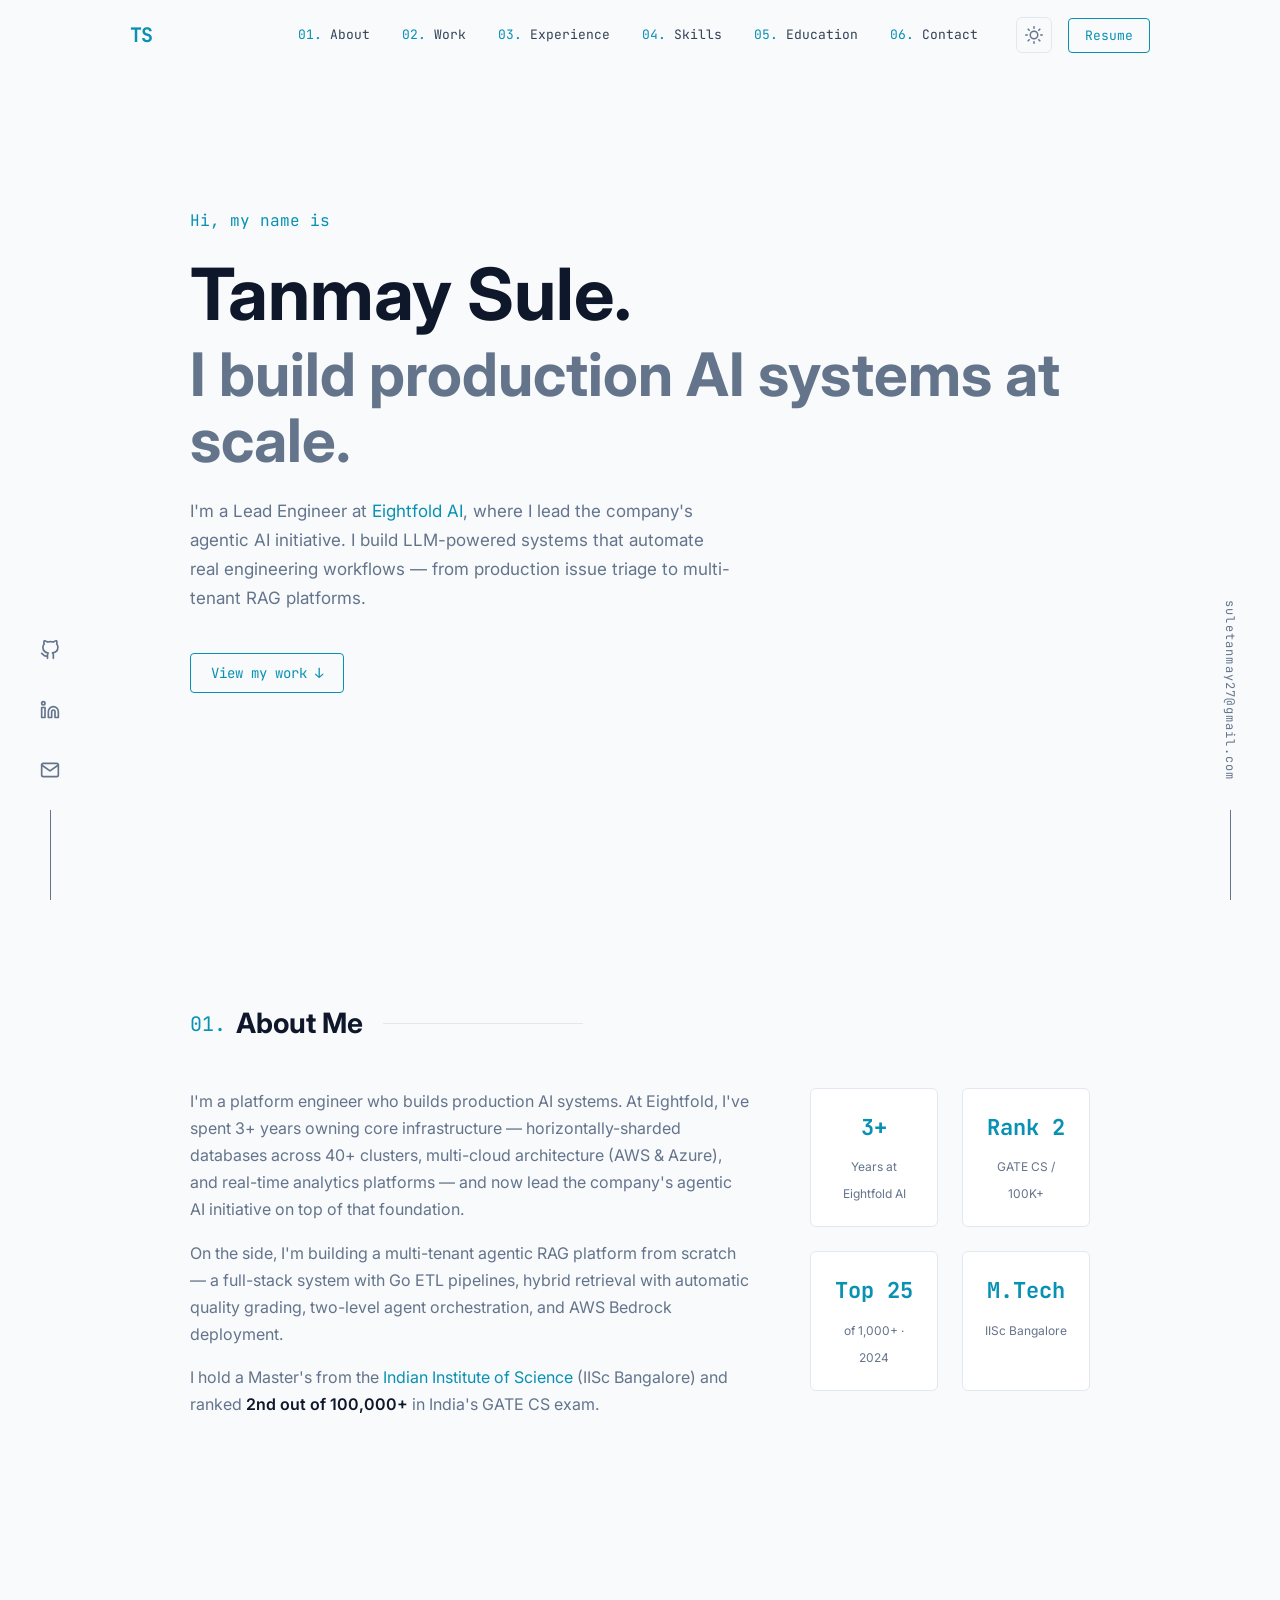
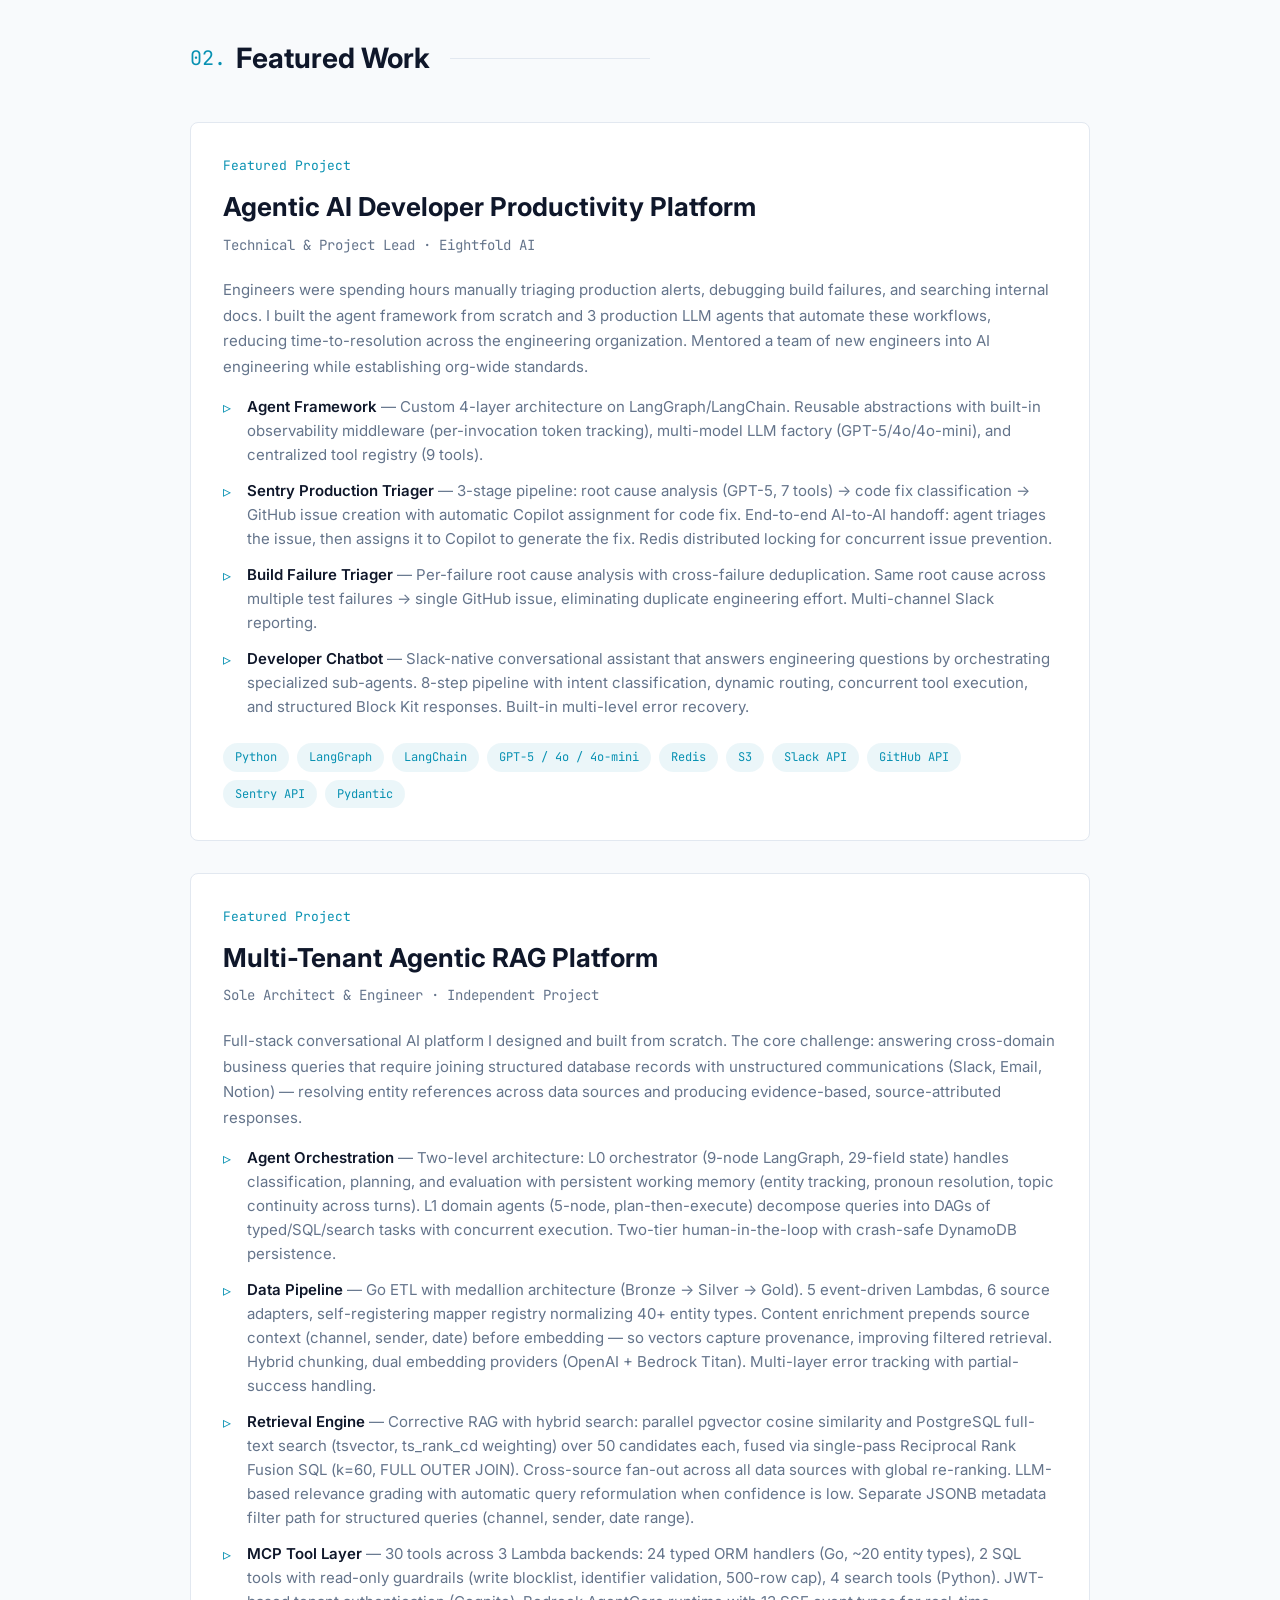
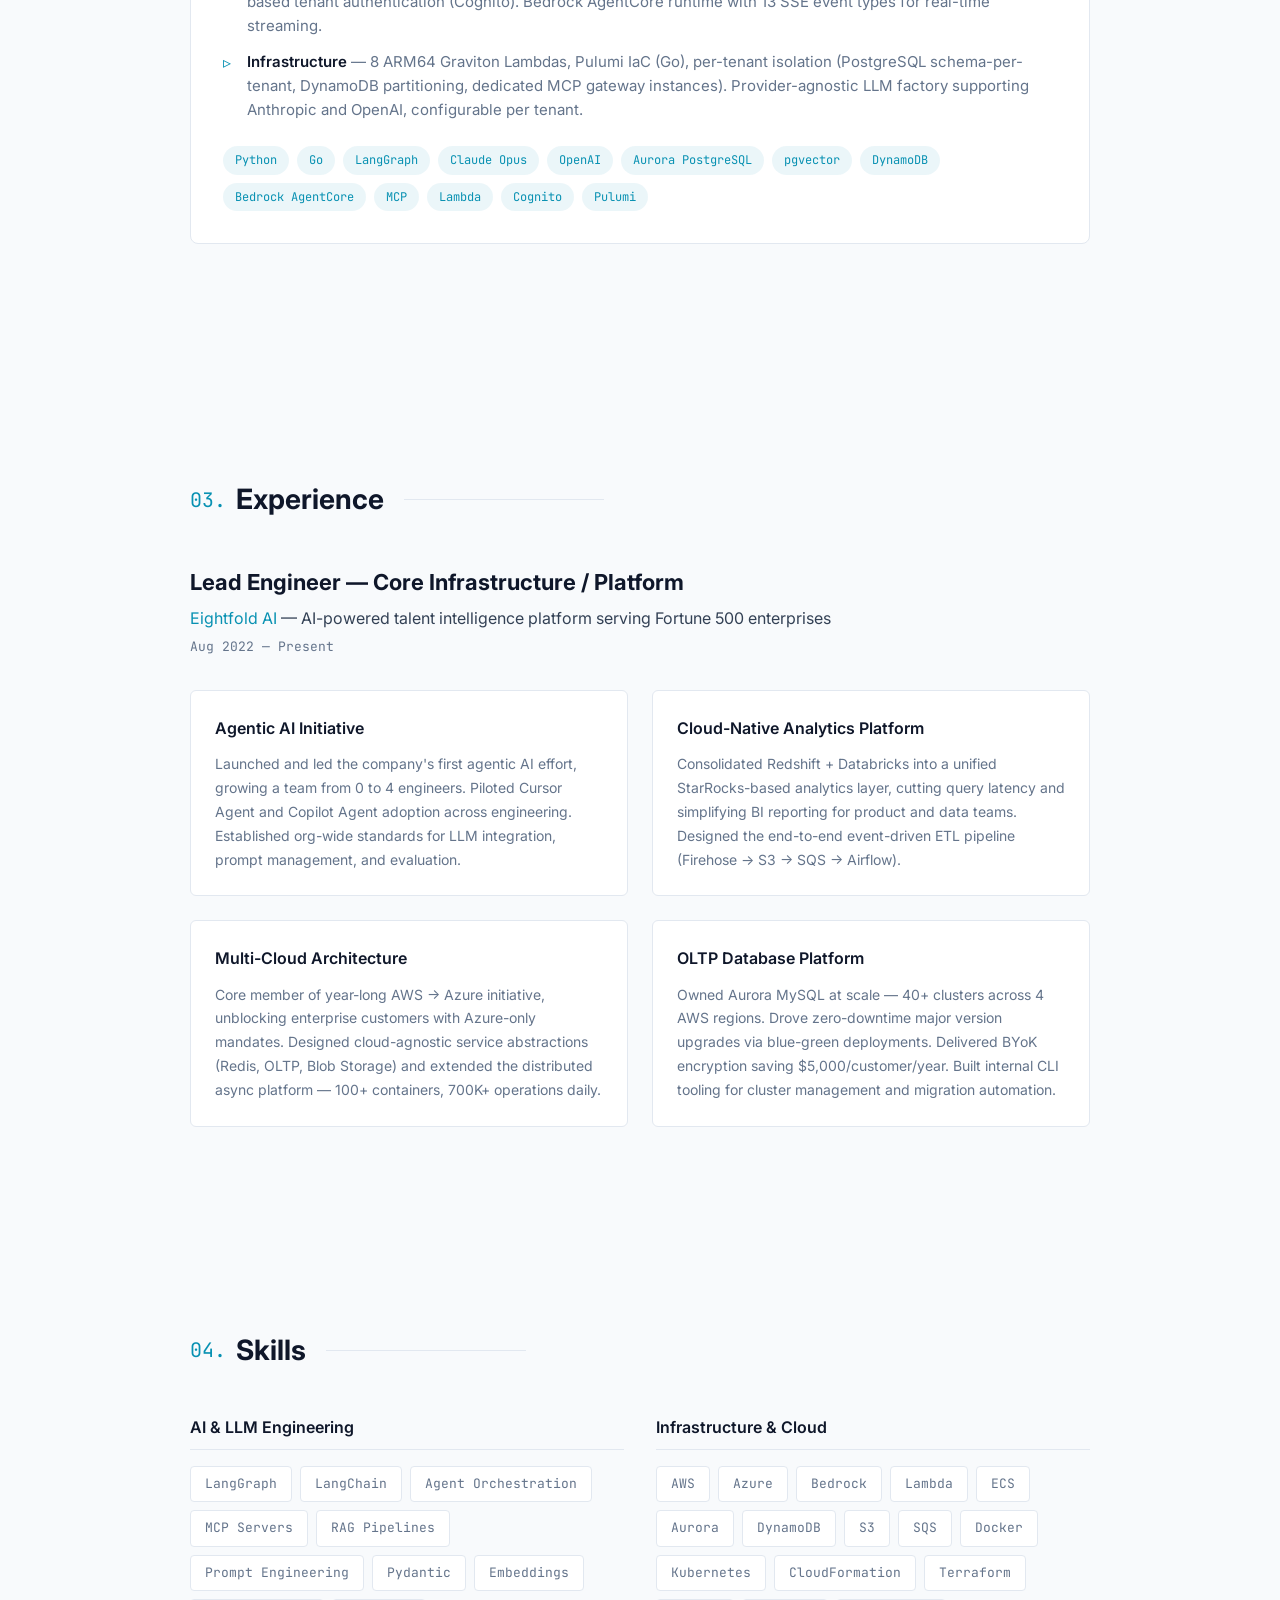
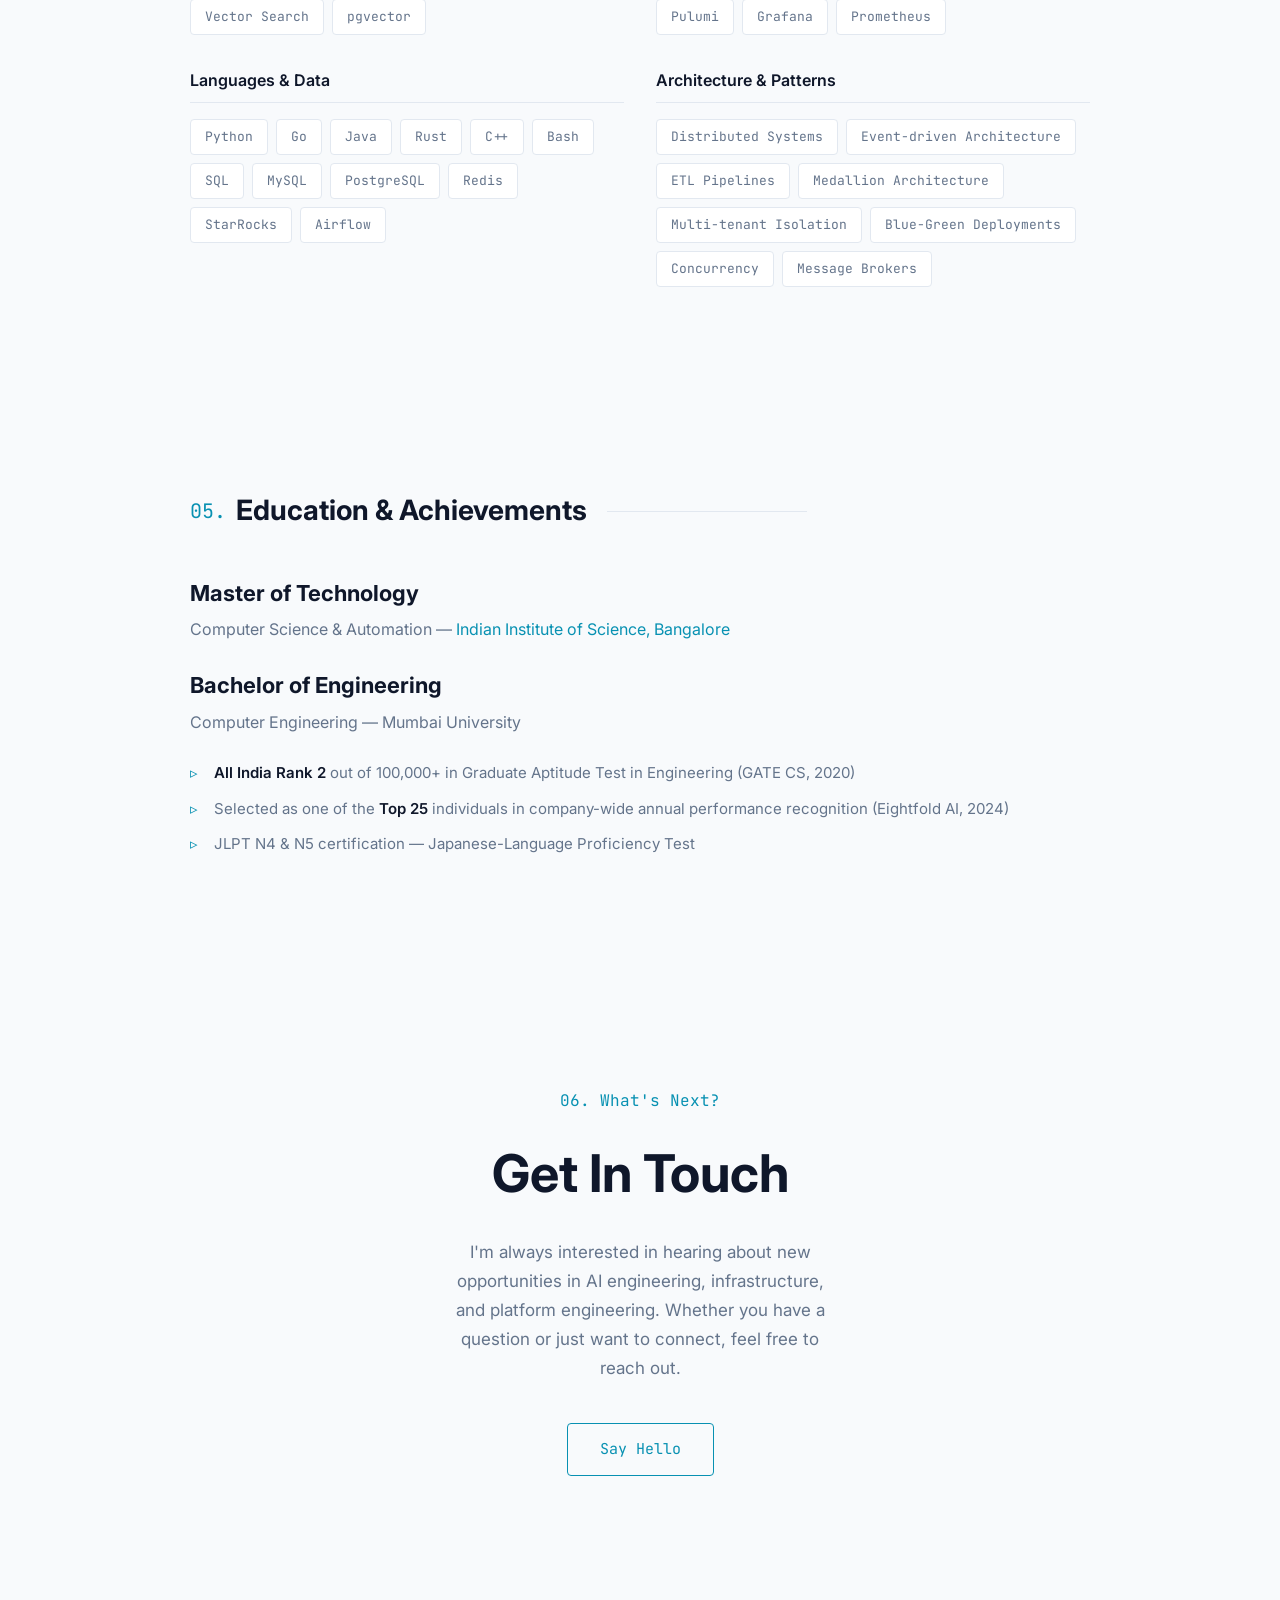
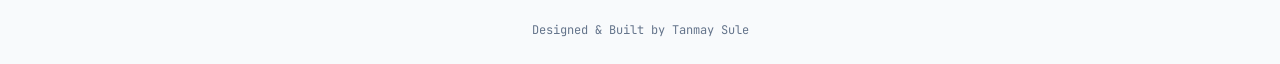
==== commit 214ccf93: "Expand Retrieval Engine with hybrid search details, update resume PDF Co-Authored-By: Claude Sonnet " ====
--- a/index.html
+++ b/index.html
@@ -200,9 +200,13 @@
                             partial-success handling.
                         </li>
                         <li>
-                            <strong>Retrieval Engine</strong> &mdash; Corrective RAG pipeline with Reciprocal Rank Fusion
-                            combining pgvector semantic search + PostgreSQL keyword search. Relevance grading with automatic
-                            query reformulation when confidence is low.
+                            <strong>Retrieval Engine</strong> &mdash; Corrective RAG with hybrid search: parallel
+                            pgvector cosine similarity and PostgreSQL full-text search (tsvector, ts_rank_cd
+                            weighting) over 50 candidates each, fused via single-pass Reciprocal
+                            Rank Fusion SQL (k=60, FULL OUTER JOIN). Cross-source fan-out across all data sources
+                            with global re-ranking. LLM-based relevance grading with automatic query reformulation
+                            when confidence is low. Separate JSONB metadata filter path for structured queries
+                            (channel, sender, date range).
                         </li>
                         <li>
                             <strong>MCP Tool Layer</strong> &mdash; 30 tools across 3 Lambda backends: 24 typed ORM handlers
